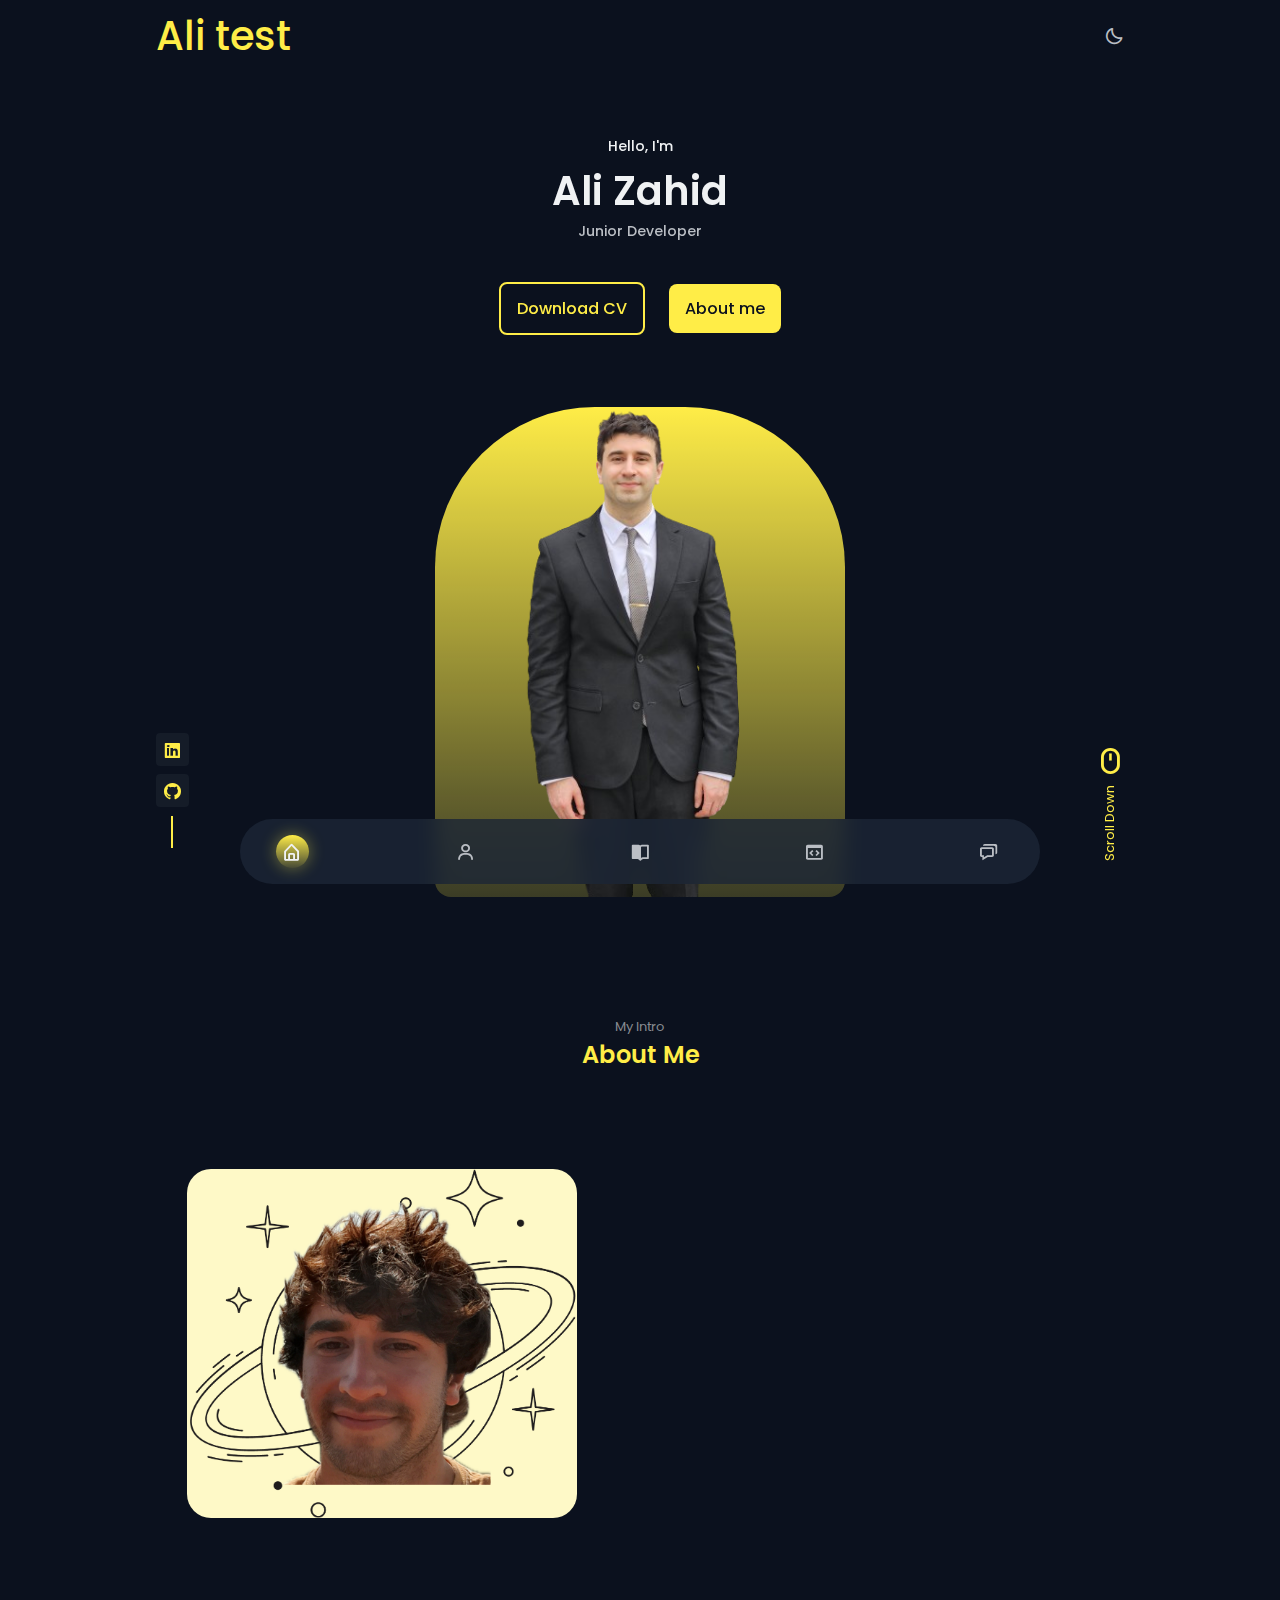
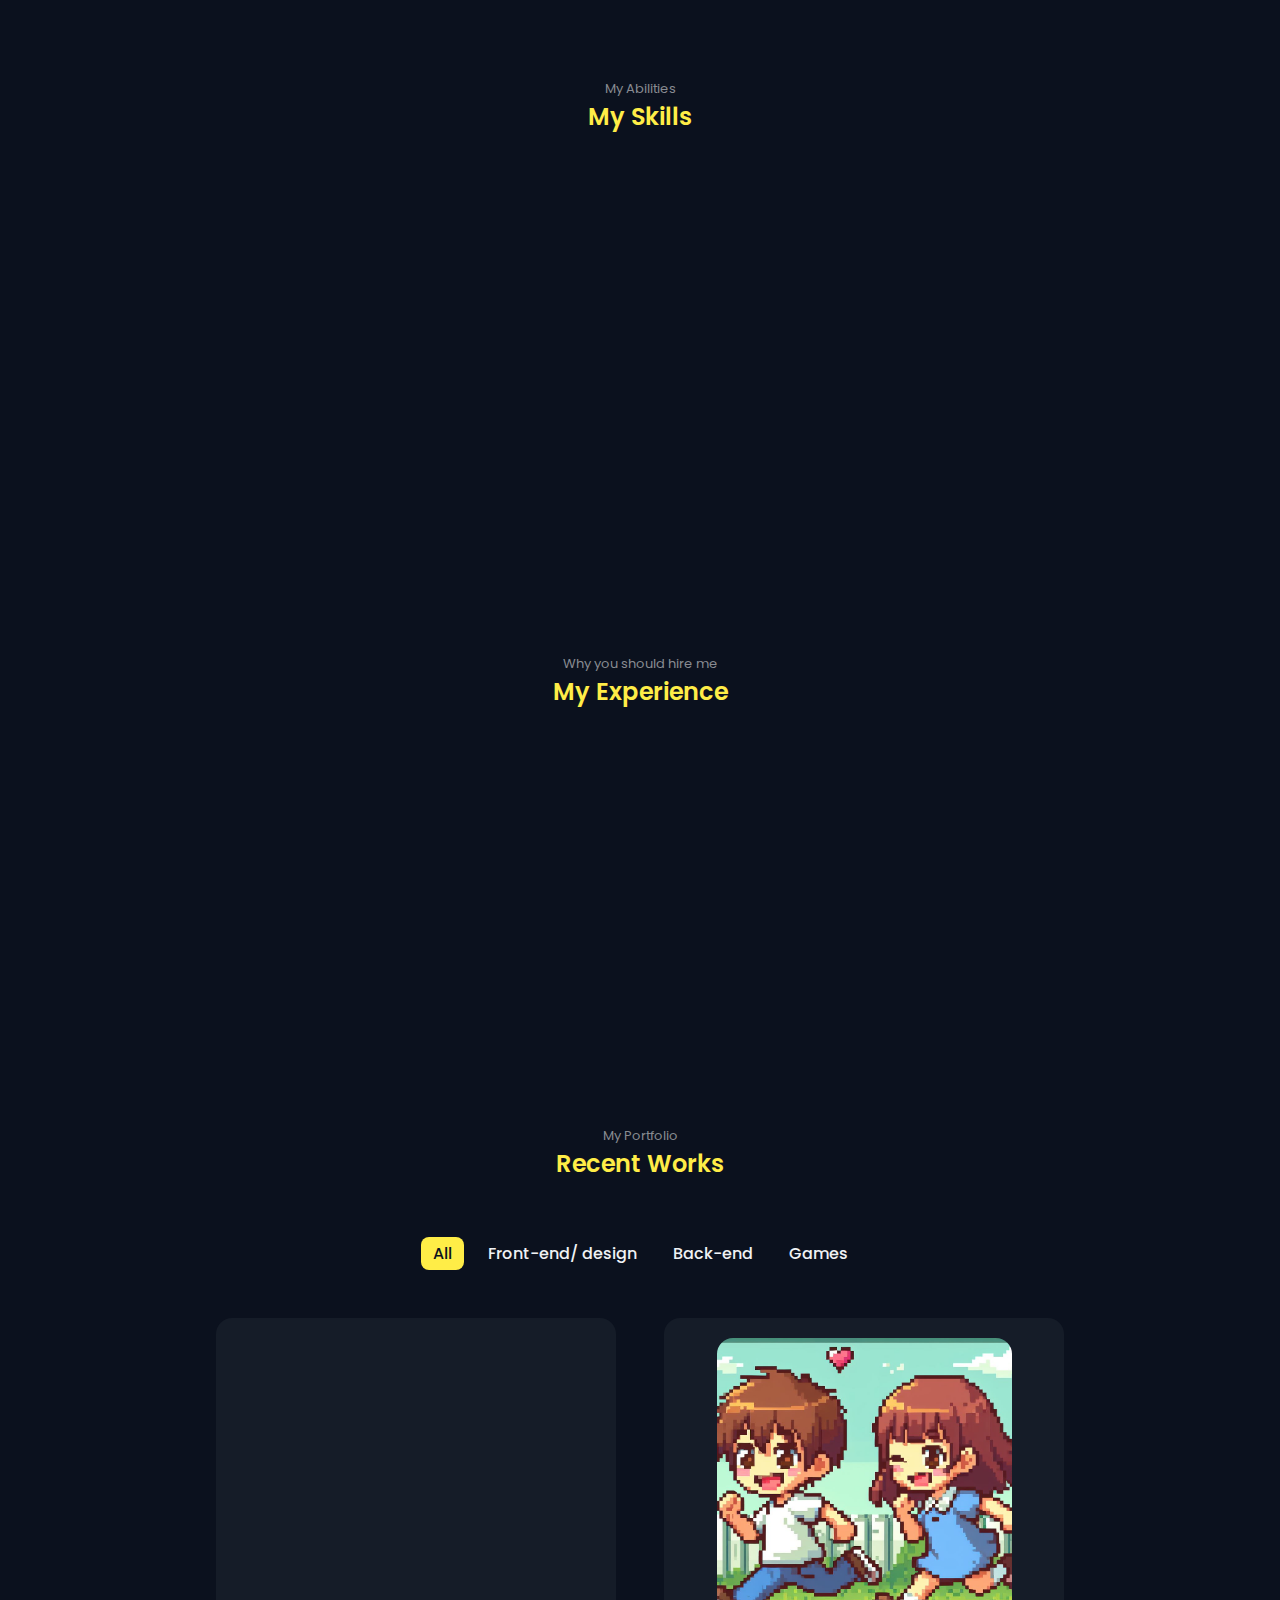
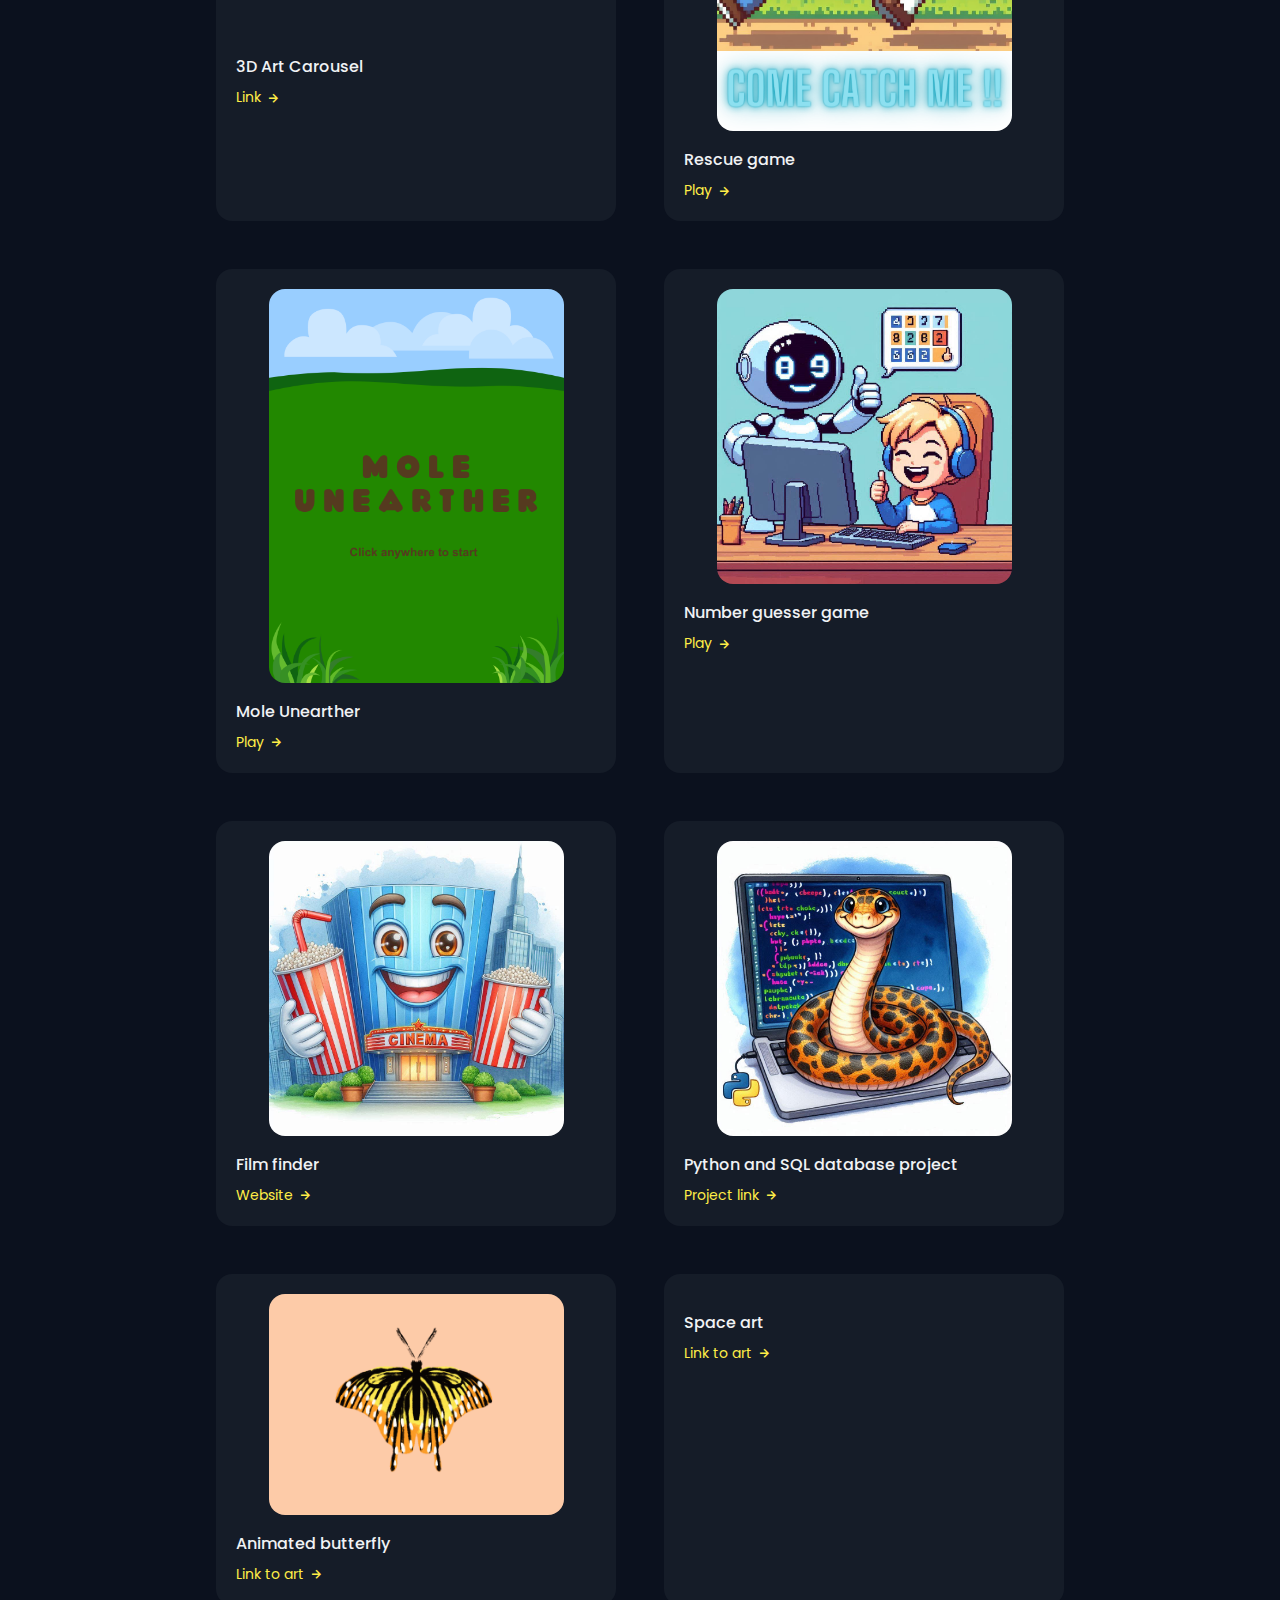
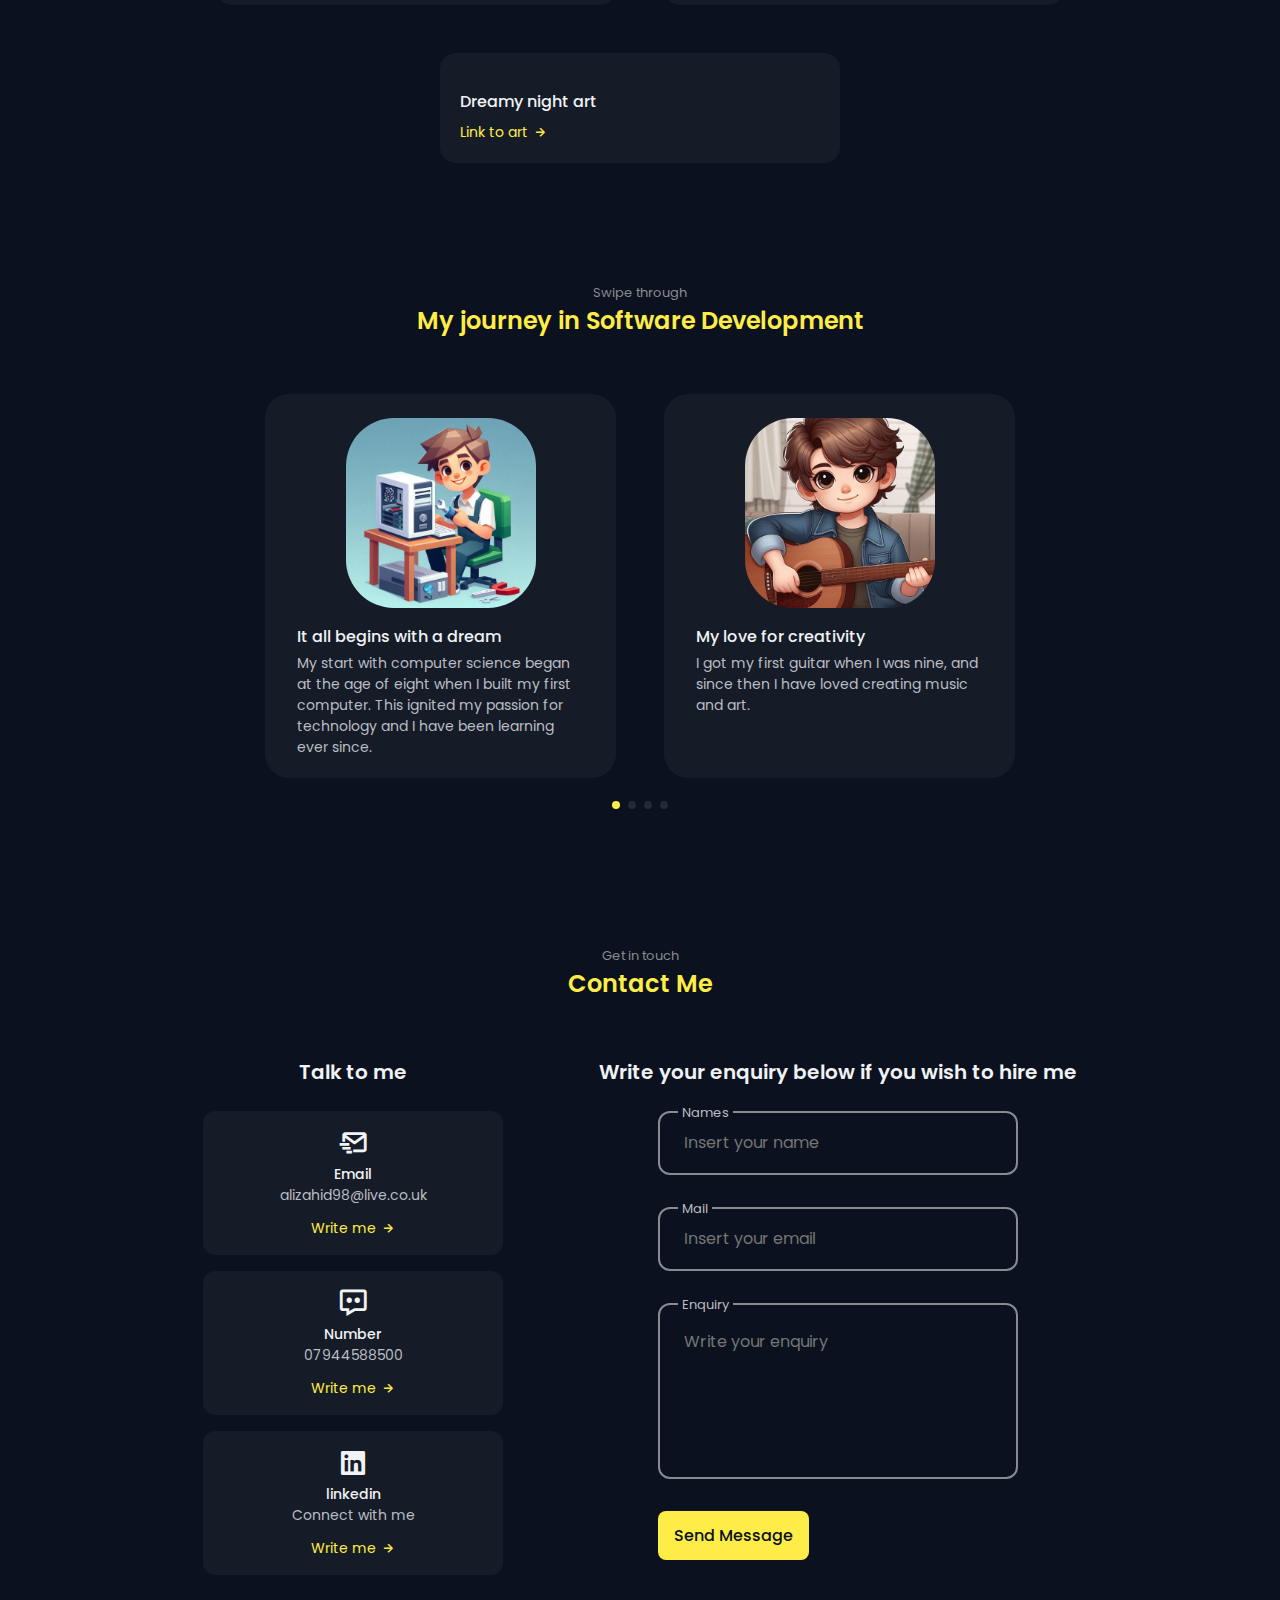
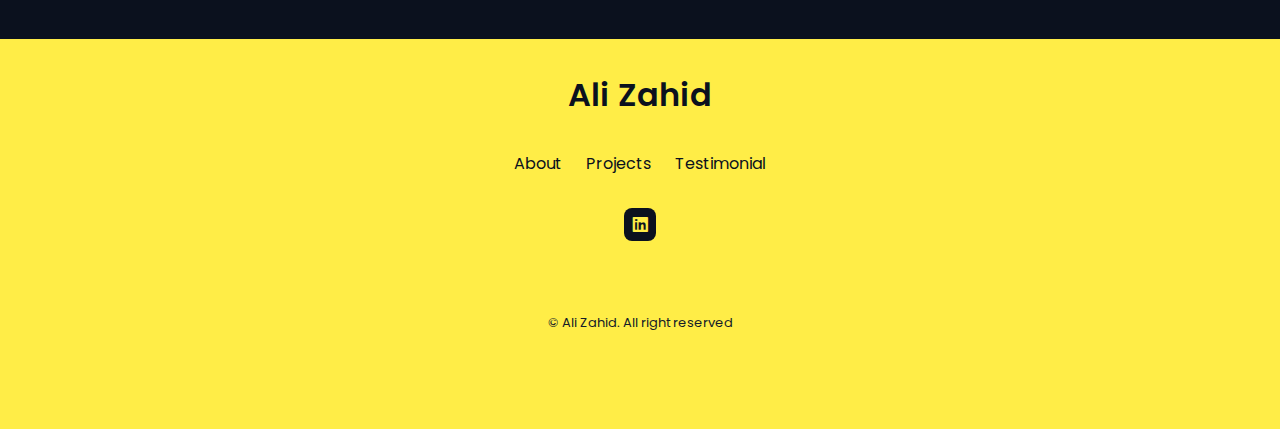
==== index.html @ b5743430 "test upload, to make sure files are all correct" ====
<!DOCTYPE html>
<html lang="en">

<head>
    <meta charset="UTF-8">
    <meta name="viewport" content="width=device-width, initial-scale=1.0">

    <!--=============== FAVICON ===============-->
    <link rel="shortcut icon" href="assets/img/favicon.ico" type="image/x-icon">

    <!--=============== BOXICONS ===============-->
    <link href='https://unpkg.com/boxicons@2.1.4/css/boxicons.min.css' rel='stylesheet'>


    <!--=============== SWIPER CSS ===============-->
    <link rel="stylesheet" href="assets/css/swiper-bundle.min.css">

    <!--=============== CSS ===============-->
    <link rel="stylesheet" href="assets/css/styles.css">

    <title>Ali Zahid Portfolio Website</title>
</head>

<body>
    <!--=============== HEADER ===============-->
    <header class="header" id="header">
        <nav class="nav container">
            <a href="#" class="nav__logo">Ali test</a>
            <div class="nav__menu">

                <ul class="nav__list">

                    <li class="nav__item">
                        <a href="#home" class="nav__link active-link">
                            <i class='bx bx-home-alt'></i>
                        </a>
                    </li>

                    <li class="nav__item">
                        <a href="#about" class="nav__link">
                            <i class='bx bx-user'></i>
                        </a>
                    </li>

                    <li class="nav__item">
                        <a href="#skills" class="nav__link">
                            <i class='bx bxs-book-open'></i>
                        </a>
                    </li>

                    <li class="nav__item">
                        <a href="#work" class="nav__link">
                            <i class='bx bx-code-block'></i>
                        </a>
                    </li>

                    <li class="nav__item">
                        <a href="#contact" class="nav__link">
                            <i class='bx bx-chat'></i>
                        </a>
                    </li>
                </ul>
            </div>
            <!-- Theme change button -->
            <i class='bx bx-moon change-theme' id="theme-button"></i>
        </nav>
    </header>

    <!--=============== MAIN ===============-->
    <main class="main">
        <!--=============== HOME ===============-->
        <section class="home section" id="home">
            <div class="home__container container grid">
                <div class="home__data">
                    <span class="home__greeting">Hello, I'm</span>
                    <h1 class="home__name">Ali Zahid</h1>
                    <h3 class="home__education">Junior Developer</h3>

                    <div class="home__buttons">
                        <a download="" href="assets/pdf/Ali_Zahid_CV.pdf" class="button button--ghost">
                            Download CV
                        </a>
                        <a href="#about" class="button">About me</a>
                    </div>
                </div>

                <div class="home__handle">
                    <img src="assets/img/My_photo.png" alt="" class="home__img">
                </div>

                <div class="home__social">
                    <a href="https://www.linkedin.com/in/ali-zahid-6a41262b8/" target="_blank"
                        class="home__social-link">
                        <i class='bx bxl-linkedin-square'></i>
                    </a>

                    <a href="https://github.com/AliZahid117?tab=repositories" target="_blank" class="home__social-link">
                        <i class='bx bxl-github'></i>
                    </a>
                </div>

                <a href="#about" class="home__scroll">
                    <i class='bx bx-mouse home__scroll-icon'></i>
                    <span class="home__scroll-name">Scroll Down</span>
                </a>
            </div>
        </section>

        <!--=============== ABOUT ===============-->
        <section class="about section" id="about">
            <span class="section__subtitle">My Intro</span>
            <h2 class="section__title">About Me</h2>

            <div class="about__container container grid">
                <img src="assets/img/My about photo.png" alt="" class="about__img">

                <div class="about__data">
                    <div class="about__info">
                        <div class="about__box">
                            <i class='bx bx-award about__icon'></i>
                            <h3 class="about__title">Experience</h3>
                            <span class="about__subtitle">1 year of development experience</span>
                        </div>

                        <div class="about__box">
                            <i class='bx bxs-briefcase-alt-2 about__icon'></i>
                            <h3 class="about__title">Completed</h3>
                            <span class="about__subtitle">20 + Projects</span>
                        </div>

                        <div class="about__box">
                            <i class='bx bx-support about__icon'></i>
                            <h3 class="about__title">Contact me for hiring</h3>
                            <span class="about__subtitle">Email or call me below</span>
                        </div>
                    </div>

                    <p class="about__description">
                        I am a junior developer with 1 year of experience in web development, python and machine
                        learning.
                        I am a hardworking and passionate about all things computer science related.
                        I enjoy making products that users will love and enjoy using.
                    </p>

                    <a href="#contact" class="button">Contact Me</a>
                </div>
            </div>
        </section>

        <!--=============== SKILLS ===============-->
        <section class="skills section" id="skills">
            <span class="section__subtitle">My Abilities</span>
            <h2 class="section__title">My Skills</h2>


            <div class="skills__container container grid">
                <!--!--------------Frontend skills below---------------------->
                <div class="skills__content">
                    <h3 class="skills__title">Front-end developer</h3>

                    <div class="skills__box">
                        <div class="skills__group">
                            <div class="skills__data">
                                <i class='bx bxs-badge-check'></i>

                                <div>
                                    <h3 class="skills__name">HTML</h3>
                                    <span class="skills__level">Advanced</span>
                                </div>
                            </div>

                            <div class="skills__data">
                                <i class='bx bxs-badge-check'></i>

                                <div>
                                    <h3 class="skills__name">CSS</h3>
                                    <span class="skills__level">Advanced</span>
                                </div>
                            </div>

                            <div class="skills__data">
                                <i class='bx bxs-badge-check'></i>

                                <div>
                                    <h3 class="skills__name">JavaScript</h3>
                                    <span class="skills__level">Advanced</span>
                                </div>
                            </div>
                        </div>

                        <div class="skills__group">
                            <div class="skills__data">
                                <i class='bx bxs-badge-check'></i>

                                <div>
                                    <h3 class="skills__name">Git</h3>
                                    <span class="skills__level">Advanced</span>
                                </div>
                            </div>

                            <div class="skills__data">
                                <i class='bx bxs-badge-check'></i>

                                <div>
                                    <h3 class="skills__name">React</h3>
                                    <span class="skills__level">Basic</span>
                                </div>
                            </div>

                            <div class="skills__data">
                                <i class='bx bxs-badge-check'></i>

                                <div>
                                    <h3 class="skills__name">GitHub</h3>
                                    <span class="skills__level">Advanced</span>
                                </div>
                            </div>
                        </div>
                    </div>
                </div>


                <!--!--------------Backend skills below---------------------->
                <div class="skills__content">
                    <h3 class="skills__title">Back-end developer</h3>

                    <div class="skills__box">
                        <div class="skills__group">
                            <div class="skills__data">
                                <i class='bx bxs-badge-check'></i>

                                <div>
                                    <h3 class="skills__name">Python</h3>
                                    <span class="skills__level">Advanced</span>
                                </div>
                            </div>

                            <div class="skills__data">
                                <i class='bx bxs-badge-check'></i>

                                <div>
                                    <h3 class="skills__name">SQL</h3>
                                    <span class="skills__level">Advanced</span>
                                </div>
                            </div>

                            <div class="skills__data">
                                <i class='bx bxs-badge-check'></i>

                                <div>
                                    <h3 class="skills__name">AI</h3>
                                    <span class="skills__level">Intermediate</span>
                                </div>
                            </div>
                        </div>

                        <div class="skills__group">
                            <div class="skills__data">
                                <i class='bx bxs-badge-check'></i>

                                <div>
                                    <h3 class="skills__name">Tensor flow</h3>
                                    <span class="skills__level">Advanced</span>
                                </div>
                            </div>

                            <div class="skills__data">
                                <i class='bx bxs-badge-check'></i>

                                <div>
                                    <h3 class="skills__name">Chatbot design</h3>
                                    <span class="skills__level">Basic</span>
                                </div>
                            </div>

                            <div class="skills__data">
                                <i class='bx bxs-badge-check'></i>

                                <div>
                                    <h3 class="skills__name">Machine learning</h3>
                                    <span class="skills__level">Advanced</span>
                                </div>
                            </div>
                        </div>
                    </div>
                </div>
            </div>
        </section>

        <!--=============== SERVICES / my skills  ===============-->
        <section class="services section">
            <span class="section__subtitle">Why you should hire me</span>
            <h2 class="section__title">My Experience</h2>

            <div class="services__container container grid">
                <!--!---------services card below, change later to my own data-->
                <div class="services__card">
                    <h3 class="services__title">Front-end <br> Developer</h3>

                    <span class="services__button">
                        See more <i class='bx bx-right-arrow-alt services__icon'></i>
                    </span>
                    <!--!-------------first set of services modal below card that pops up -->
                    <div class="services__modal">
                        <div class="services__modal-content">
                            <i class='bx bx-x services__modal-close'></i>

                            <h3 class="services__modal-title">Front-end Developer</h3>
                            <p class="services__modal-description">
                                1 year of experience with front-end technologies.
                            </p>

                            <ul class="services__modal-list">
                                <li class="services__modal-item">
                                    <i class='bx bx-check services__modal-icon'></i>
                                    <p class="services__modal-info">
                                        Experience in designing user interfaces
                                    </p>
                                </li>

                                <li class="services__modal-item">
                                    <i class='bx bx-check services__modal-icon'></i>
                                    <p class="services__modal-info">
                                        Front end stack skills
                                    </p>
                                </li>

                                <li class="services__modal-item">
                                    <i class='bx bx-check services__modal-icon'></i>
                                    <p class="services__modal-info">
                                        Experience in UX design
                                    </p>
                                </li>

                                <li class="services__modal-item">
                                    <i class='bx bx-check services__modal-icon'></i>
                                    <p class="services__modal-info">
                                        My expertise helps position your company brand
                                    </p>
                                </li>

                                <li class="services__modal-item">
                                    <i class='bx bx-check services__modal-icon'></i>
                                    <p class="services__modal-info">
                                        Design and mockups of products
                                    </p>
                                </li>
                            </ul>
                        </div>
                    </div>
                </div>

                <div class="services__card">
                    <h3 class="services__title">Back-end <br> Developer</h3>

                    <span class="services__button">
                        See more <i class='bx bx-right-arrow-alt services__icon'></i>
                    </span>

                    <!--!-------------second set of services modal below card that pops up  -->
                    <div class="services__modal">
                        <div class="services__modal-content">
                            <i class='bx bx-x services__modal-close'></i>

                            <h3 class="services__modal-title">Back-end Developer</h3>
                            <p class="services__modal-description">
                                Experience in backend development and machine learning.
                            </p>

                            <ul class="services__modal-list">
                                <li class="services__modal-item">
                                    <i class='bx bx-check services__modal-icon'></i>
                                    <p class="services__modal-info">
                                        proficient in python and SQL
                                    </p>
                                </li>

                                <li class="services__modal-item">
                                    <i class='bx bx-check services__modal-icon'></i>
                                    <p class="services__modal-info">
                                        Experience in AI and machine learning
                                    </p>
                                </li>

                                <li class="services__modal-item">
                                    <i class='bx bx-check services__modal-icon'></i>
                                    <p class="services__modal-info">
                                        Experience in Tensor flow and chatbot design
                                    </p>
                                </li>
                                <!--* Add back later with more skills
                                <li class="services__modal-item">
                                    <i class='bx bx-check services__modal-icon'></i>
                                    <p class="services__modal-info">
                                        
                                    </p>
                                </li> -->


                                <!--* Add back later with more skills
                                <li class="services__modal-item">
                                    <i class='bx bx-check services__modal-icon'></i>
                                    <p class="services__modal-info">
                                        
                                    </p>
                                </li> -->

                            </ul>
                        </div>
                    </div>
                </div>

                <div class="services__card">
                    <h3 class="services__title">My <br> Experience</h3>

                    <span class="services__button">
                        See more <i class='bx bx-right-arrow-alt services__icon'></i>
                    </span>

                    <!--!-------------third set of services modal below card that pops up  -->
                    <div class="services__modal">
                        <div class="services__modal-content">
                            <i class='bx bx-x services__modal-close'></i>

                            <h3 class="services__modal-title">My experience</h3>
                            <p class="services__modal-description">
                                More than 8 years of business management experience.
                            </p>

                            <ul class="services__modal-list">
                                <li class="services__modal-item">
                                    <i class='bx bx-check services__modal-icon'></i>
                                    <p class="services__modal-info">
                                        I ran a successful property management business for 8 years
                                    </p>
                                </li>

                                <li class="services__modal-item">
                                    <i class='bx bx-check services__modal-icon'></i>
                                    <p class="services__modal-info">
                                        Problem solving skills
                                    </p>
                                </li>

                                <li class="services__modal-item">
                                    <i class='bx bx-check services__modal-icon'></i>
                                    <p class="services__modal-info">
                                        Leadership and team management skills
                                    </p>
                                </li>

                                <li class="services__modal-item">
                                    <i class='bx bx-check services__modal-icon'></i>
                                    <p class="services__modal-info">
                                        Business development skills
                                    </p>
                                </li>

                                <li class="services__modal-item">
                                    <i class='bx bx-check services__modal-icon'></i>
                                    <p class="services__modal-info">
                                        Revenue growth and business strategy
                                    </p>
                                </li>
                            </ul>
                        </div>
                    </div>
                </div>
            </div>
        </section>

        <!--=============== WORK/ my portfolio ===============-->
        <section class="work section" id="work">
            <span class="section__subtitle">My Portfolio</span>
            <h2 class="section__title">Recent Works</h2>

            <div class="work__filters">
                <!--! These button act as the filter for the work cards .web for example will filter by web design cards-->
                <span class="work__item active-work" data-filter='all'>All</span>
                <span class="work__item" data-filter='.design'>Front-end/ design</span>
                <span class="work__item" data-filter='.back-end'>Back-end</span> <!--* .movil is for Backend-->
                <span class="work__item" data-filter='.web'>Games</span> <!--* .web is for games-->
                <!--* .design is for Front-end/ design-->
            </div>

            <div class="work__container container grid">
                <!--!-------work cards below, change later to my own data-->
                <!--! filter tags at the end correspond to above for examle .web will filter web from below-->
                <!--! 1st work card-->
                <div class="work__card mix design">
                    <!--<iframe src="http://127.0.0.1:3000/assets/Art%20carousel/index.html" class="work__img"
                        style="width:300px; height:350px;"></iframe> -->
                    <!--<img src="assets/Art carousel/second_image_preview.jpg" alt="" class="work__img">-->
                    <video width="300" height="300" autoplay muted loop class="work__img">
                        <source src="assets/Art carousel/Video_preview_2.mov" type="video/mp4">
                        Your browser does not support the video tag.
                    </video>
                    <h3 class="work__title">3D Art Carousel</h3>
                    <a href="assets/Art carousel/index.html" target="_blank" class="work__button">
                        Link <i class='bx bx-right-arrow-alt work__icon'></i>
                    </a>
                </div>
                <!--! 2nd work card-->
                <div class="work__card mix web">
                    <img src="assets/Games/Romeo and Juliet game/Start_screen_2.png" alt="" class="work__img">

                    <h3 class="work__title">Rescue game</h3>

                    <a href="assets/Games/Romeo and Juliet game/index.html" target="_blank" class="work__button">
                        Play <i class='bx bx-right-arrow-alt work__icon'></i>
                    </a>
                </div>
                <!--! 3rd work card-->
                <div class="work__card mix web">
                    <img src="assets/Games/Mole Game/Assets/start.webp" alt="" class="work__img">

                    <h3 class="work__title">Mole Unearther</h3>

                    <a href="assets/Games/Mole Game/index.html" target="_blank" class="work__button">
                        Play <i class='bx bx-right-arrow-alt work__icon'></i>
                    </a>
                </div>
                <!--! 4th work card-->
                <div class="work__card mix web">
                    <img src="assets/Games/Beat the computer game/Beat the computer art.jpeg" alt="" class="work__img">

                    <h3 class="work__title">Number guesser game</h3>

                    <a href="assets/Games/Beat the computer game/index.html" target="_blank" class="work__button">
                        Play <i class='bx bx-right-arrow-alt work__icon'></i>
                    </a>
                </div>
                <!--! 5th work card-->
                <div class="work__card mix back-end">
                    <img src="assets/Film finder/Film finder art.JPG" alt="" class="work__img">

                    <h3 class="work__title">Film finder</h3>

                    <a href="assets/Film finder/index.html" target="_blank" class="work__button">
                        Website <i class='bx bx-right-arrow-alt work__icon'></i>
                    </a>
                </div>
                <!--! 6th work card-->
                <div class="work__card mix back-end">
                    <img src="assets/Python and SQL project/IMG_0009.JPG" alt="" class="work__img">

                    <h3 class="work__title">Python and SQL database project</h3>

                    <a href="https://replit.com/@alizahid98/Python-SQL-database-menu-project#main.py" target="_blank"
                        class="work__button">
                        Project link <i class='bx bx-right-arrow-alt work__icon'></i>
                    </a>
                </div>
                <!--! 7th work card-->
                <div class="work__card mix design">
                    <img src="assets/Art/Animated butterfly.GIF" alt="" class="work__img">

                    <h3 class="work__title">Animated butterfly</h3>

                    <a href="assets/Art/Animated butterfly.GIF" target="_blank" class="work__button">
                        Link to art <i class='bx bx-right-arrow-alt work__icon'></i>
                    </a>
                </div>
                <!--! 8th work card-->
                <div class="work__card mix design">
                    <img src="assets/Art/space art.PNG" alt="" class="work__img">

                    <h3 class="work__title">Space art</h3>

                    <a href="assets/Art/space art.PNG" target="_blank" class="work__button">
                        Link to art <i class='bx bx-right-arrow-alt work__icon'></i>
                    </a>
                </div>
                <!--! 9th work card-->
                <div class="work__card mix design">
                    <img src="assets/Art/Dream art.PNG" alt="" class="work__img">

                    <h3 class="work__title">Dreamy night art</h3>

                    <a href="assets/Art/Dream art.PNG" target="_blank" class="work__button">
                        Link to art <i class='bx bx-right-arrow-alt work__icon'></i>
                    </a>
                </div>
            </div>
        </section>

        <!--=============== TESTIMONIALS/ My journey ===============-->
        <section class="testimonial section">
            <span class="section__subtitle">Swipe through</span>
            <h2 class="section__title"> My journey in Software Development</h2>

            <div class="testimonial__container container swiper">
                <div class="swiper-wrapper">
                    <!--! Testimonial cards below, change later to my own data-->
                    <!--! first testimonial card-->
                    <div class="testimonial__card swiper-slide">
                        <img src="assets/My journey art/My journey art 1.JPG" alt="" class="testimonial__img">

                        <h3 class="testimonial__name">It all begins with a dream</h3>
                        <p class="testimonial__description">
                            My start with computer science began at the age of eight when I built my first computer.
                            This ignited my passion for technology and I have been learning ever since.
                        </p>
                    </div>
                    <!--! second testimonial card-->
                    <div class="testimonial__card swiper-slide">
                        <img src="assets/My journey art/Creative picture.JPG" alt="" class="testimonial__img">
                        <h3 class="testimonial__name">My love for creativity</h3>
                        <p class="testimonial__description">
                            I got my first guitar when I was nine, and since then I have loved creating music and art.
                        </p>
                    </div>
                    <!--! third testimonial card-->
                    <div class="testimonial__card swiper-slide">
                        <img src="assets/My journey art/Business picture.JPG" alt="" class="testimonial__img">
                        <h3 class="testimonial__name">Its just business</h3>
                        <p class="testimonial__description">
                            I ran a successful property management business for 8 years before deciding to pursue a
                            career in
                            software development. This allowed me to develop my leadership and business skills.
                        </p>
                    </div>
                    <!--! fourth testimonial card-->
                    <div class="testimonial__card swiper-slide">
                        <img src="assets/My journey art/Combining picture.JPG" alt="" class="testimonial__img">
                        <h3 class="testimonial__name">Enlightenment - putting it all together</h3>
                        <p class="testimonial__description">
                            The final stage in my journey was to combine my love for technology and creativity to become
                            a software developer.
                        </p>
                    </div>
                </div>

                <div class="swiper-pagination"></div>
            </div>
        </section>

        <!--=============== CONTACT ===============-->
        <section class="contact section" id="contact">
            <span class="section__subtitle">Get in touch</span>
            <h2 class="section__title">Contact Me</h2>

            <div class="contact__container container grid">
                <!--! contact info below-->
                <div class="contact__content">
                    <h3 class="contact__title">Talk to me</h3>

                    <div class="contact__info">
                        <!--! contact card 1-->
                        <div class="contact__card">
                            <i class='bx bx-mail-send contact__card-icon'></i>
                            <h3 class="contact__card-title">Email</h3>
                            <span class="contact__card-data">alizahid98@live.co.uk</span>
                            <!--! Will open the users email client and to send me an email-->
                            <a href="mailto:alizahid98@live.co.uk" target="_blank" class="contact__button">
                                Write me <i class='bx bx-right-arrow-alt contact__button-icon'></i>
                            </a>
                        </div>
                        <!--! contact card 2-->
                        <div class="contact__card">
                            <i class='bx bx-message-dots contact__card-icon'></i>
                            <h3 class="contact__card-title">Number</h3>
                            <span class="contact__card-data">07944588500</span>
                            <!--! Will open whatsapp for the user and message me-->
                            <a href="https://api.whatsapp.com/send?phone=+447944588500&text=Hello, I would like some information about you."
                                target="_blank" class="contact__button">
                                Write me <i class='bx bx-right-arrow-alt contact__button-icon'></i>
                            </a>
                        </div>
                        <!--! contact card 3-->
                        <div class="contact__card">
                            <i class='bx bxl-linkedin-square contact__card-icon'></i>
                            <h3 class="contact__card-title">linkedin</h3>
                            <span class="contact__card-data">Connect with me</span>
                            <a href="https://www.linkedin.com/in/ali-zahid-6a41262b8/" target="_blank"
                                class="contact__button">
                                Write me <i class='bx bx-right-arrow-alt contact__button-icon'></i>
                            </a>
                        </div>
                    </div>
                </div>

                <!--! contact form below-->
                <div class="contact__content">
                    <h3 class="contact__title">Write your enquiry below if you wish to hire me</h3>
                    <form action="https://formspree.io/f/mrbzzgwj" method="post" class="contact__form">
                        <div class="contact__form-div">
                            <label for="name" class="contact__form-tag">Names</label>
                            <input type="text" name="name" placeholder="Insert your name" class="contact__form-input">
                        </div>

                        <div class="contact__form-div">
                            <label for="email" class="contact__form-tag">Mail</label>
                            <input type="email" name="email" placeholder="Insert your email"
                                class="contact__form-input">
                        </div>

                        <div class="contact__form-div contact__form-area">
                            <label for="enquiry" class="contact__form-tag">Enquiry</label>
                            <textarea name="enquiry" id="" cols="30" rows="10" placeholder="Write your enquiry"
                                class="contact__form-input"></textarea>
                        </div>

                        <button type="submit" class="button">Send Message</button>
                    </form>
                </div>
            </div>
        </section>
    </main>

    <!--=============== FOOTER ===============-->
    <footer class="footer">
        <div class="footer__container container">
            <h1 class="footer__title">Ali Zahid</h1>

            <ul class="footer__list">
                <li>
                    <a href="#about" class="footer__link">About</a>
                </li>

                <li>
                    <a href="#work" class="footer__link">Projects</a>
                </li>

                <li>
                    <a href="#testimonial" class="footer__link">Testimonial</a>
                </li>
            </ul>
            <!--! Social media links below-->
            <ul class="footer__social">
                <a href="https://www.linkedin.com/in/ali-zahid-6a41262b8/" target="_blank" class="footer__social-link">
                    <i class='bx bxl-linkedin-square'></i>
                </a>
                <!--! Add other social media links here/ remove if needed below-->
                <!--
                <a href="https://www.instagram.com/" target="_blank" class="footer__social-link">
                    <i class='bx bxl-instagram'></i>
                </a>

                <a href="https://x.com/?lang=en" target="_blank" class="footer__social-link">
                    <i class='bx bxl-twitter'></i>
                </a>
                !-->
            </ul>

            <span class="footer__copy">
                &copy; Ali Zahid. All right reserved
            </span>
        </div>
    </footer>

    <!--=============== SCROLLREVEAL ===============-->
    <script src="assets/js/scrollreveal.min.js"></script>

    <!--=============== SWIPER JS ===============-->
    <script src="assets/js/swiper-bundle.min.js"></script>

    <!--=============== MIXITUP FILTER ===============-->
    <script src="assets/js/mixitup.min.js"></script>

    <!--=============== MAIN JS ===============-->
    <script src="assets/js/main.js"></script>
</body>

</html>
---- assets/css/styles.css ----
/*=============== GOOGLE FONTS ===============*/
@import url('https://fonts.googleapis.com/css2?family=Poppins:wght@400;500;600&display=swap');

/*=============== VARIABLES CSS ===============*/
:root {
  --header-height: 3.5rem;

  /*========== Colors ==========*/
  /*Adjust when I want to change the theme*/
  /*Color mode HSL(hue, saturation, lightness)*/
  /*               
        Purple: hsl(250, 66%, 75%)
        Blue: hsl(207, 90%, 72%)
        Pink: hsl(356, 66%, 75%)
        Teal: hsl(174, 63%, 62%)
        Yellow: hsl(48, 100%, 64%)
  */
  /*! first-hue, sat, lig match above to change color*/
  --first-hue: 54;
  --sat: 100%;
  --lig: 64%;
  /** -4% the lig number value from the first-color-alt percentage below */
  --second-hue: 219;
  --first-color: hsl(var(--first-hue), var(--sat), var(--lig));
  --first-color-alt: hsl(var(--first-hue), var(--sat), 60%);
  /** -4% the end percentage*/
  /** -4% above to whatever lig value is set to for example lig: 64% will make the above end number into 60% */
  --title-color: hsl(var(--second-hue), 15%, 95%);
  --text-color: hsl(var(--second-hue), 8%, 75%);
  --text-color-light: hsl(var(--second-hue), 4%, 55%);
  --body-color: hsl(var(--second-hue), 48%, 8%);
  --container-color: hsl(var(--second-hue), 32%, 12%);

  /*========== Font and typography ==========*/
  /*.5rem = 8px | 1rem = 16px ...*/
  --body-font: 'Poppins', sans-serif;
  --biggest-font-size: 1.75rem;
  --h1-font-size: 1.5rem;
  --h2-font-size: 1.25rem;
  --h3-font-size: 1rem;
  --normal-font-size: .938rem;
  --small-font-size: .813rem;
  --smaller-font-size: .75rem;
  --tiny-font-size: .625rem;

  /*========== Font weight ==========*/
  --font-medium: 500;
  --font-semibold: 600;

  /*========== z index ==========*/
  --z-tooltip: 10;
  --z-fixed: 100;
  --z-modal: 1000;
}

/* Responsive typography */
@media screen and (min-width: 968px) {
  :root {
    --biggest-font-size: 2.5rem;
    --h1-font-size: 2.25rem;
    --h2-font-size: 1.5rem;
    --h3-font-size: 1.25rem;
    --normal-font-size: 1rem;
    --small-font-size: .875rem;
    --smaller-font-size: .813rem;
  }
}

/*=============== BASE ===============*/
* {
  box-sizing: border-box;
  padding: 0;
  margin: 0;
}

html {
  scroll-behavior: smooth;
}

body,
button,
input,
textarea {
  font-family: var(--body-font);
  font-size: var(--normal-font-size);
}

body {
  background-color: var(--body-color);
  color: var(--text-color);
  transition: .4s;
  /* for light mode animation */
}

h1,
h2,
h3 {
  color: var(--title-color);
  font-weight: var(--font-semibold);
}

ul {
  list-style: none;
}

a {
  text-decoration: none;
}

button {
  cursor: pointer;
  border: none;
  outline: none;
}

img {
  max-width: 100%;
  height: auto;
}

/*=============== THEME ===============*/
.change-theme {
  font-size: 1.25rem;
  cursor: pointer;
  transition: .3s;
}

.change-theme:hover {
  color: var(--first-color);
}

/*========== Variables Light theme ==========*/
body.light-theme {
  --title-color: hsl(var(--second-hue), 15%, 15%);
  --text-color: hsl(var(--second-hue), 8%, 35%);
  --body-color: hsl(var(--second-hue), 100%, 99%);
  --container-color: #fff;
}


/*========== 
    Color changes in some parts of 
    the website, in light theme
==========*/
.light-theme .scroll-header {
  box-shadow: 0 2px 4px hsla(0, 0%, 1%, .1);
}

.light-theme .nav__menu {
  background-color: hsla(var(--second-hue), 32%, 90%, .8);
}

.light-theme .section__subtitle {
  color: var(--text-color);
}

.light-theme .home__social-link {
  box-shadow: 0 2px 8px hsla(var(--second-hue), 48%, 8%, .1);
}

.light-theme .home__social::after,
.light-theme .footer__social-link {
  background-color: var(--title-color);
}

.light-theme .home__social-link,
.light-theme .home__scroll,
.light-theme .button,
.light-theme .button:hover,
.light-theme .active-work,
.light-theme .footer__title,
.light-theme .footer__link,
.light-theme .footer__copy {
  color: var(--title-color);
}

.light-theme .about__box {
  box-shadow: 0 2px 8px hsla(var(--second-hue), 48%, 8%, .1);
}

.light-theme .skills__content,
.light-theme .services__card,
.light-theme .work__card,
.light-theme .testimonial__card,
.light-theme .contact__card {
  box-shadow: 0 2px 16px hsla(var(--second-hue), 48%, 8%, .1);
}

.light-theme::-webkit-scrollbar {
  background-color: hsla(var(--second-hue), 8%, 66%);
}

.light-theme::-webkit-scrollbar-thumb {
  background-color: hsla(var(--second-hue), 8%, 54%);
}

.light-theme::-webkit-scrollbar-thumb:hover {
  background-color: hsla(var(--second-hue), 8%, 44%);
}

/*=============== REUSABLE CSS CLASSES ===============*/
/*! container class below will adjust all container widths so I can center each element */
.container {
  max-width: 968px;
  margin-left: 1rem;
  margin-right: 1rem;
}

.grid {
  display: grid;
  gap: 1.25rem;
}

.main {
  overflow: hidden;
}

.section {
  padding: 4.5rem 0 1rem;
}

.section__title,
.section__subtitle {
  text-align: center;
}

.section__title {
  font-size: var(--h2-font-size);
  color: var(--first-color);
  margin-bottom: 2rem;
}

.section__subtitle {
  display: block;
  font-size: var(--smaller-font-size);
  color: var(--text-color-light);
}

/*=============== HEADER & NAV===============*/
.header {
  position: fixed;
  top: 0;
  left: 0;
  width: 100%;
  background-color: var(--body-color);
  z-index: var(--z-fixed);
  transition: .4s;
  /* for light mode animation */
}

.nav {
  height: var(--header-height);
  display: flex;
  justify-content: space-between;
  align-items: center;
}

.nav__logo {
  color: var(--first-color);
  font-weight: var(--font-medium);
  transition: .4s;
  font-size: var(--biggest-font-size);
}

.nav__logo:hover {
  color: var(--first-color-alt);
}

.nav__menu {
  position: fixed;
  bottom: 1rem;
  background-color: hsla(var(--second-hue), 32%, 16%, .8);
  width: 90%;
  border-radius: 4rem;
  padding: 1rem 2.25rem;
  backdrop-filter: blur(10px);
  transition: .4s;
  /* for light mode animation */
}

.nav__list {
  display: flex;
  justify-content: space-between;
  align-items: center;
}

.nav__link {
  color: var(--text-color);
  font-size: 1.25rem;
  padding: .4rem;
  display: flex;
  border-radius: 5rem;
}

/*? Active link */
/* The active link is what controls the menu  */
.active-link {
  background: linear-gradient(180deg, hsla(var(--first-hue), var(--sat), var(--lig), 1), hsla(var(--first-hue), var(--sat), var(--lig), .2));

  box-shadow: 0 0 16px hsla(var(--first-hue), var(--sat), var(--lig), .4);
  color: var(--title-color);
}

/* Change background header */
.scroll-header {
  box-shadow: 0 4px 4px hsla(0, 0%, 4%, .3);
}


/*=============== HOME ===============*/
.home__container {
  position: relative;
  row-gap: 4.5rem;
  padding-top: 2rem;
}

/* experimnental code to center home container, but not needed anymore*/
/*
#home{
  display: grid;
  place-content: center;
}
 */

.home__data {
  text-align: center;
}

.home__greeting,
.home__education {
  font-size: var(--small-font-size);
  font-weight: var(--font-medium);
}

.home__greeting {
  display: block;
  color: var(--title-color);
  margin-bottom: .25rem;
}

.home__education {
  color: var(--text-color);
  margin-bottom: 2.5rem;
}

.home__name {
  font-size: var(--biggest-font-size);
}

.home__img {
  width: 290px;
}

.home__handle {
  justify-self: center;
  width: 290px;
  height: 350px;
  background: linear-gradient(180deg, hsla(var(--first-hue), var(--sat), var(--lig), 1), hsla(var(--first-hue), var(--sat), var(--lig), .2));
  border-radius: 10rem 10rem 1rem 1rem;
  display: flex;
  align-items: flex-end;
  justify-content: center;
  overflow: hidden;
}

.home__buttons {
  display: flex;
  justify-content: center;
  align-items: center;
  gap: 1.5rem;
}

.home__social,
.home__scroll {
  position: absolute;
}

.home__social {
  bottom: 5rem;
  left: 0;
  display: grid;
  row-gap: .5rem;
}

.home__social-link {
  width: max-content;
  background-color: var(--container-color);
  color: var(--first-color);
  padding: .25rem;
  border-radius: .25rem;
  display: flex;
  font-size: 1rem;
  transition: .4s;
}

.home__social-link:hover {
  background-color: var(--first-color);
  color: #fff;
}

.home__social::after {
  content: '';
  width: 32px;
  height: 2px;
  background-color: var(--first-color);
  transform: rotate(90deg) translate(16px, 3px);
}

.home__scroll {
  color: var(--first-color);
  right: -1.5rem;
  bottom: 4rem;
  display: grid;
  row-gap: 2.25rem;
  justify-items: center;
}

.home__scroll-icon {
  font-size: 1.25rem;
}

.home__scroll-name {
  font-size: var(--smaller-font-size);
  transform: rotate(-90deg);
}

/*=============== BUTTONS ===============*/
.button {
  display: inline-block;
  background-color: var(--first-color);
  color: var(--body-color);
  padding: .75rem 1rem;
  border-radius: .5rem;
  font-weight: var(--font-medium);
  transition: .4s;
}

.button:hover {
  background-color: var(--first-color-alt);
  color: var(--body-color);
}

.button--ghost {
  background-color: transparent;
  border: 2px solid var(--first-color);
  color: var(--first-color);
}

/*=============== ABOUT ===============*/
.about__container {
  row-gap: 2.5rem;
}

.about__img {
  width: 320px;
  border-radius: 1.5rem;
  justify-self: center;
}

.about__data {
  text-align: center;
}

.about__info {
  display: grid;
  grid-template-columns: repeat(3, 1fr);
  gap: .5rem;
  margin-bottom: 2rem;
}

.about__box {
  background-color: var(--container-color);
  border-radius: .75rem;
  padding: .75rem .5rem;
}

.about__icon {
  font-size: 1.5rem;
  color: var(--first-color);
  margin-bottom: .5rem;
}

.about__title {
  font-size: var(--small-font-size);
}

.about__subtitle {
  font-size: var(--tiny-font-size);
}

.about__description {
  margin-top: 2rem;
}

/*=============== SKILLS ===============*/
.skills__container {
  row-gap: 2rem;
  padding-top: 1rem;
}

.skills__content {
  background-color: var(--container-color);
  padding: 1.5rem;
  border-radius: 1.25rem;
}

.skills__title {
  font-size: var(--normal-font-size);
  font-weight: var(--font-medium);
  color: var(--first-color);
  text-align: center;
  margin-bottom: 1.5rem;
}

.skills__box {
  display: flex;
  justify-content: center;
  column-gap: 2.5rem;
}

.skills__group {
  display: grid;
  align-content: flex-start;
  row-gap: 1rem;
}

.skills__data {
  display: flex;
  column-gap: .5rem;
}

.skills .bxs-badge-check {
  font-size: 1rem;
  color: var(--first-color);
}

.skills__name {
  font-size: var(--normal-font-size);
  font-weight: var(--font-medium);
  line-height: 18px;
}

.skills__level {
  font-size: var(--tiny-font-size);
}

/*=============== SERVICES ===============*/
.services__container {
  grid-template-columns: repeat(2, 1fr);
  gap: 1.5rem;
  padding-top: 1rem;
}

.services__card {
  background-color: var(--container-color);
  padding: 3rem 1.5rem 1.5rem;
  border-radius: 1rem;
}

.services__title {
  font-size: var(--h3-font-size);
  margin-bottom: 2.5rem;
}

.services__button {
  color: var(--first-color);
  font-size: var(--small-font-size);
  display: flex;
  align-items: center;
  column-gap: .25rem;
  cursor: pointer;
}

.services__button:hover .services__icon {
  transform: translateX(.25rem);
}

.services__icon {
  font-size: 1rem;
  transition: .4s;
}

/** Services modal */
.services__modal {
  position: fixed;
  inset: 0;
  background-color: hsla(var(--second-hue), 28%, 16%, .7);
  padding: 2rem 1rem;
  display: grid;
  place-items: center;
  visibility: hidden;
  opacity: 0;
  transition: .4s;
  z-index: var(--z-modal);
}

.services__modal-content {
  position: relative;
  background-color: var(--body-color);
  padding: 4.5rem 1.5rem 2.5rem;
  border-radius: 1.5rem;
}

.services__modal-title,
.services__modal-description {
  text-align: center;
}

.services__modal-title {
  font-size: var(--h3-font-size);
  color: var(--first-color);
  margin-bottom: 1rem;
}

.services__modal-description {
  font-size: var(--small-font-size);
  margin-bottom: 2rem;
}

.services__modal-list {
  display: grid;
  row-gap: .75rem;
}

.services__modal-item {
  display: flex;
  align-items: flex-start;
  column-gap: .5rem;
}

.services__modal-icon {
  font-size: 1.5rem;
  color: var(--first-color);
}

.services__modal-info {
  font-size: var(--small-font-size);
}

.services__modal-close {
  position: absolute;
  top: 1.5rem;
  right: 1.5rem;
  color: var(--first-color);
  font-size: 2.0rem;
  cursor: pointer;
}

/** JS services animation*/
/** Active modal*/
.active-modal {
  opacity: 1;
  visibility: visible;
}


/*=============== WORK ===============*/
.work__container {
  padding-top: 1rem;
  display: flex;
  /* Add this */
  justify-content: center;
  /* Add this */
  flex-wrap: wrap;
  /* Add this */
}

.work__filters {
  display: flex;
  justify-content: center;
  align-items: center;
  column-gap: .75rem;
  margin-bottom: 2rem;
}

.work__item {
  cursor: pointer;
  color: var(--title-color);
  padding: .25rem .75rem;
  font-weight: var(--font-medium);
  border-radius: .5rem;
}

.work__card {
  background-color: var(--container-color);
  padding: 1rem;
  border-radius: 1rem;
  overflow-wrap: break-word;
  width: 400px;
  /* Adjust this value as needed */
  white-space: normal;
}

.work__img {
  border-radius: 1rem;
  display: block;
  /* Add this */
  margin: 0 auto .75rem auto;
  /* Adjust this */
}


.work__title {
  font-size: var(--normal-font-size);
  font-weight: var(--font-medium);
  margin-bottom: .25rem;
}

.work__button {
  width: max-content;
  color: var(--first-color);
  font-size: var(--small-font-size);
  display: flex;
  align-items: center;
  column-gap: .25rem;
}

.work__button:hover .work__icon {
  transform: translateX(.25rem);
}

.work__icon {
  font-size: 1rem;
  transition: .4s;
}

/** Active item work*/
.active-work {
  background-color: var(--first-color);
  color: var(--body-color);
}

/*=============== TESTIMONIAL ===============*/
.testimonial__card {
  background-color: var(--container-color);
  padding: 1.25rem 1.5rem;
  border-radius: 1.5rem;
  margin-bottom: 3rem;
  height: 24rem;
  /*! to adjust the hight of the card, this gives it a fixed hight */
}

.testimonial__img {
  display: block;
  margin-left: auto;
  margin-right: auto;
  /*? remove margin left, right and display to un center image, going back to default */
  width: 190px;
  border-radius: 3rem;
  margin-bottom: 1rem;
}

.testimonial__name {
  font-size: var(--normal-font-size);
  font-weight: var(--font-medium);
  margin-bottom: .25rem;
}

.testimonial__description {
  font-size: var(--small-font-size);
}

/* Swiper animation class */
.swiper-pagination-bullet {
  background-color: var(--text-color-light);
}

.swiper-pagination-bullet-active {
  background-color: var(--first-color);
}

/*=============== CONTACT ===============*/
.contact__container {
  row-gap: 3rem;
  padding-bottom: 3rem;
}

.contact__title {
  text-align: center;
  font-size: var(--h3-font-size);
  margin-bottom: 1.5rem;
}

.contact__info {
  display: grid;
  gap: 1rem;
}

.contact__card {
  background-color: var(--container-color);
  padding: 1rem;
  border-radius: .75rem;
  text-align: center;
}

.contact__card-icon {
  font-size: 2rem;
  color: var(--title-color);
  margin-bottom: .25rem;
}

.contact__card-title,
.contact__card-data {
  font-size: var(--small-font-size);
}

.contact__card-title {
  font-weight: var(--font-medium);
}

.contact__card-data {
  display: block;
  margin-bottom: .75rem;
}

.contact__button {
  color: var(--first-color);
  font-size: var(--small-font-size);
  display: flex;
  align-items: center;
  justify-content: center;
  column-gap: .25rem;
}

.contact__button:hover .contact__button-icon {
  transform: translateX(.25rem);
}

.contact__button-icon {
  font-size: 1rem;
  transition: .4s;
}

.contact__form-div {
  position: relative;
  margin-bottom: 2rem;
  height: 4rem;
}

.contact__form-input {
  position: absolute;
  top: 0;
  left: 0;
  width: 100%;
  height: 100%;
  border: 2px solid var(--text-color-light);
  background: none;
  color: var(--text-color);
  outline: none;
  padding: 1.5rem;
  border-radius: .75rem;
  z-index: 1;
}

.contact__form-tag {
  position: absolute;
  top: -.75rem;
  left: 1.25rem;
  font-size: var(--smaller-font-size);
  padding: .25rem;
  background-color: var(--body-color);
  z-index: 10;
}

.contact__form-area {
  height: 11rem;
}

.contact__form-area textarea {
  resize: none;
}

/*=============== FOOTER ===============*/
.footer {
  background-color: var(--first-color);
}

.footer__container {
  padding: 2rem 0 6rem;
}

.footer__title,
.footer__link {
  color: var(--body-color);
}

.footer__title {
  text-align: center;
  margin-bottom: 2rem;
}

.footer__list {
  display: flex;
  justify-content: center;
  column-gap: 1.5rem;
  margin-bottom: 2rem;
}

.footer__social {
  display: flex;
  justify-content: center;
  column-gap: 1.25rem;
}

.footer__social-link {
  background-color: var(--body-color);
  color: var(--first-color);
  padding: .25rem;
  border-radius: .25rem;
  font-size: 1rem;
  display: inline-flex;
}

.footer__copy {
  display: block;
  margin-top: 4.5rem;
  color: var(--container-color);
  text-align: center;
  font-size: var(--smaller-font-size);
}

/*=============== SCROLL BAR ===============*/
::-webkit-scrollbar {
  width: .6rem;
  border-radius: .5rem;
  background-color: hsla(var(--second-hue), 8%, 38%);
}

::-webkit-scrollbar-thumb {
  background-color: hsla(var(--second-hue), 8%, 26%);
  border-radius: .5rem;
}

::-webkit-scrollbar-thumb:hover {
  background-color: hsla(var(--second-hue), 8%, 20%);
}

/*!=============== BREAKPOINTS/ Media screens ===============*/
/*? For small devices */
@media screen and (max-width: 320px) {
  .nav__menu {
    padding: 1rem 1.5rem;
  }

  .home__buttons {
    flex-direction: column;
  }

  /** to adjust the home image*/
  .home__handle {
    width: 230px;
    height: 290px;
  }

  /** .home__img{
        width: 150px;
      }  If I want to adjust the size of my home screen image*/

  .about__info {
    grid-template-columns: repeat(2, 1fr);
  }

  .skills__box {
    column-gap: 1rem;
  }

  .skills__name {
    font-size: var(--small-font-size);
  }

  .services__container {
    grid-template-columns: 145px;
    justify-content: center;
  }

  .work__item {
    font-size: var(--small-font-size);
  }

  .work__filters {
    column-gap: .25rem;
  }
}

/*? For medium devices */
@media screen and (min-width:576px) {
  .nav__menu {
    width: 328px;
    left: 0;
    right: 0;
    margin: 0 auto;
  }

  .about__info {
    grid-template-columns: repeat(3, 140px);
    justify-content: center;
  }

  .about__description {
    padding: 0 5rem;
  }

  .skills__container {
    justify-content: center;
  }

  .skills__content {
    padding: 2rem 4rem;
  }

  .services__container {
    grid-template-columns: repeat(2, 160px);
    justify-content: center;
  }

  .services__modal-content {
    width: 500px;
    padding: 4.5rem 2.5rem 2.5rem;
  }

  .services__modal-description {
    padding: 0 3.5rem;
  }

  .work__container {
    justify-content: center;
  }

  .work__img {
    width: 295px;
  }

  .contact__info {
    grid-template-columns: 300px;
    justify-content: center;
  }

  .contact__form {
    width: 360px;
    margin: 0 auto;
  }
}

@media screen and (min-width: 767px) {
  .work__container {
    grid-template-columns: repeat(2, max-content);
  }

  .contact__container {
    grid-template-columns: repeat(2, max-content);
    justify-content: center;
    column-gap: 3rem;
  }
}

/*? For large devices */
@media screen and (min-width: 992px) {
  .container {
    margin-left: auto;
    margin-right: auto;
  }

  .nav__menu {
    width: 800px;
  }

  .section {
    padding: 6.5rem 0 1rem;
  }

  .section__title {
    margin-bottom: 3.5rem;
  }

  .nav {
    height: calc(var(--header-height) + 1rem);
  }

  /** adjust bottom two to change image size */
  .home__handle {
    width: 410px;
    height: 490px;
  }

  .home__img {
    width: 410px;
  }

  .home__social-link {
    padding: .4rem;
    font-size: 1.25rem;
  }

  .home__social::after {
    transform: rotate(90deg) translate(16px, 0px);
  }

  .home__scroll-icon {
    font-size: 2rem;
  }

  .about__container {
    grid-template-columns: repeat(2, 1fr);
    align-items: center;
    column-gap: 4rem;
  }

  .about__img {
    width: 390px;
  }

  .about__data {
    text-align: initial;
  }

  .about__info {
    justify-content: initial;
  }

  .about__box {
    text-align: center;
    padding: 1rem 1.25rem;
  }

  .about__description {
    padding: 0 4rem 0 0;
    margin-bottom: 2.5rem;
  }

  .skills__container {
    grid-template-columns: repeat(2, 350px);
    column-gap: 3rem;
  }

  .services__container {
    grid-template-columns: repeat(3, 192px);
    column-gap: 3rem;
  }

  .services__card {
    padding: 5rem 2rem 1.5rem;
  }

  .work__container {
    gap: 3rem;
  }

  .work__card {
    padding: 1.25rem;
  }

  /*! adjust this to change portfolio work size cards - but set for a larger screen */
  .work__img {
    margin-bottom: 1rem;
  }

  .work__title {
    margin-bottom: .5rem;
  }

  .testimonial__container {
    width: 750px;
  }

  .testimonial__card {
    padding: 1.5rem 2rem;
  }

  .contact__container {
    column-gap: 6rem;
  }

  .footer__social-link {
    font-size: 1.25rem;
    padding: .4rem;
    border-radius: .5rem;
  }
}
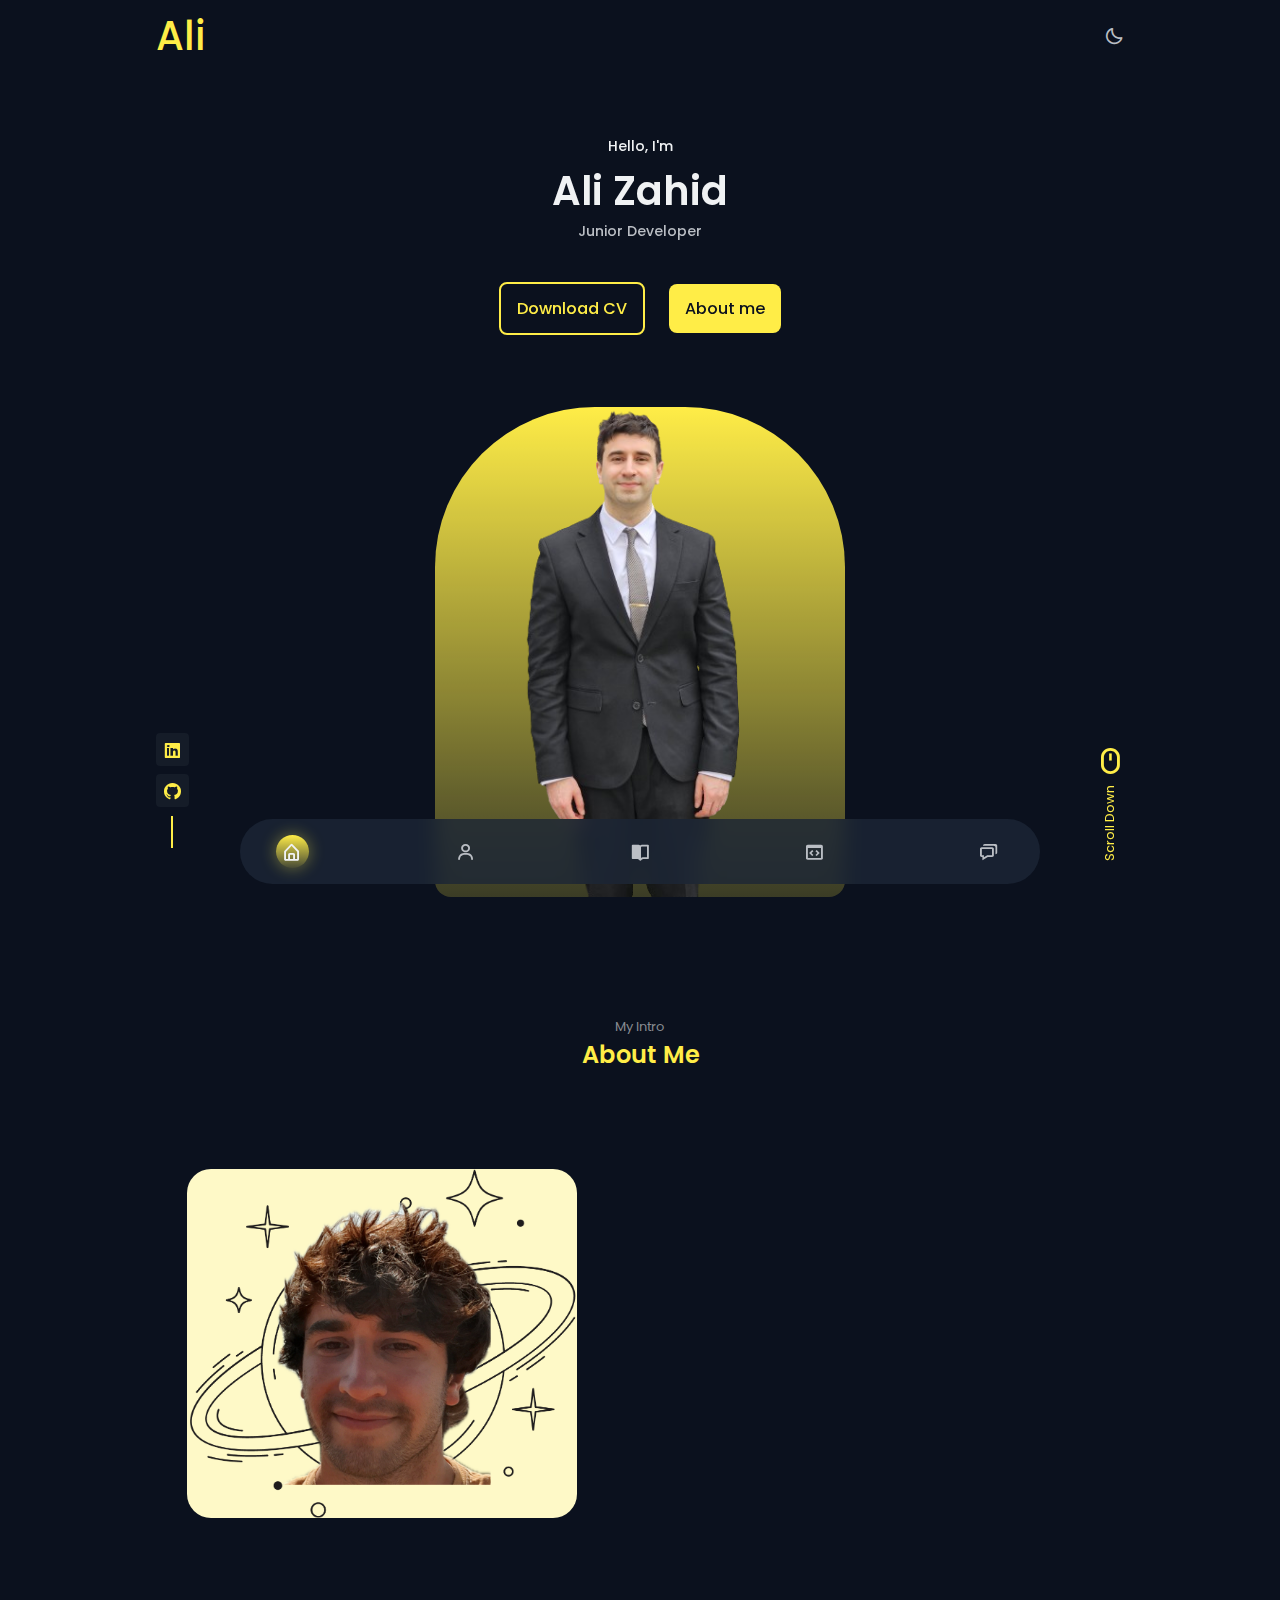
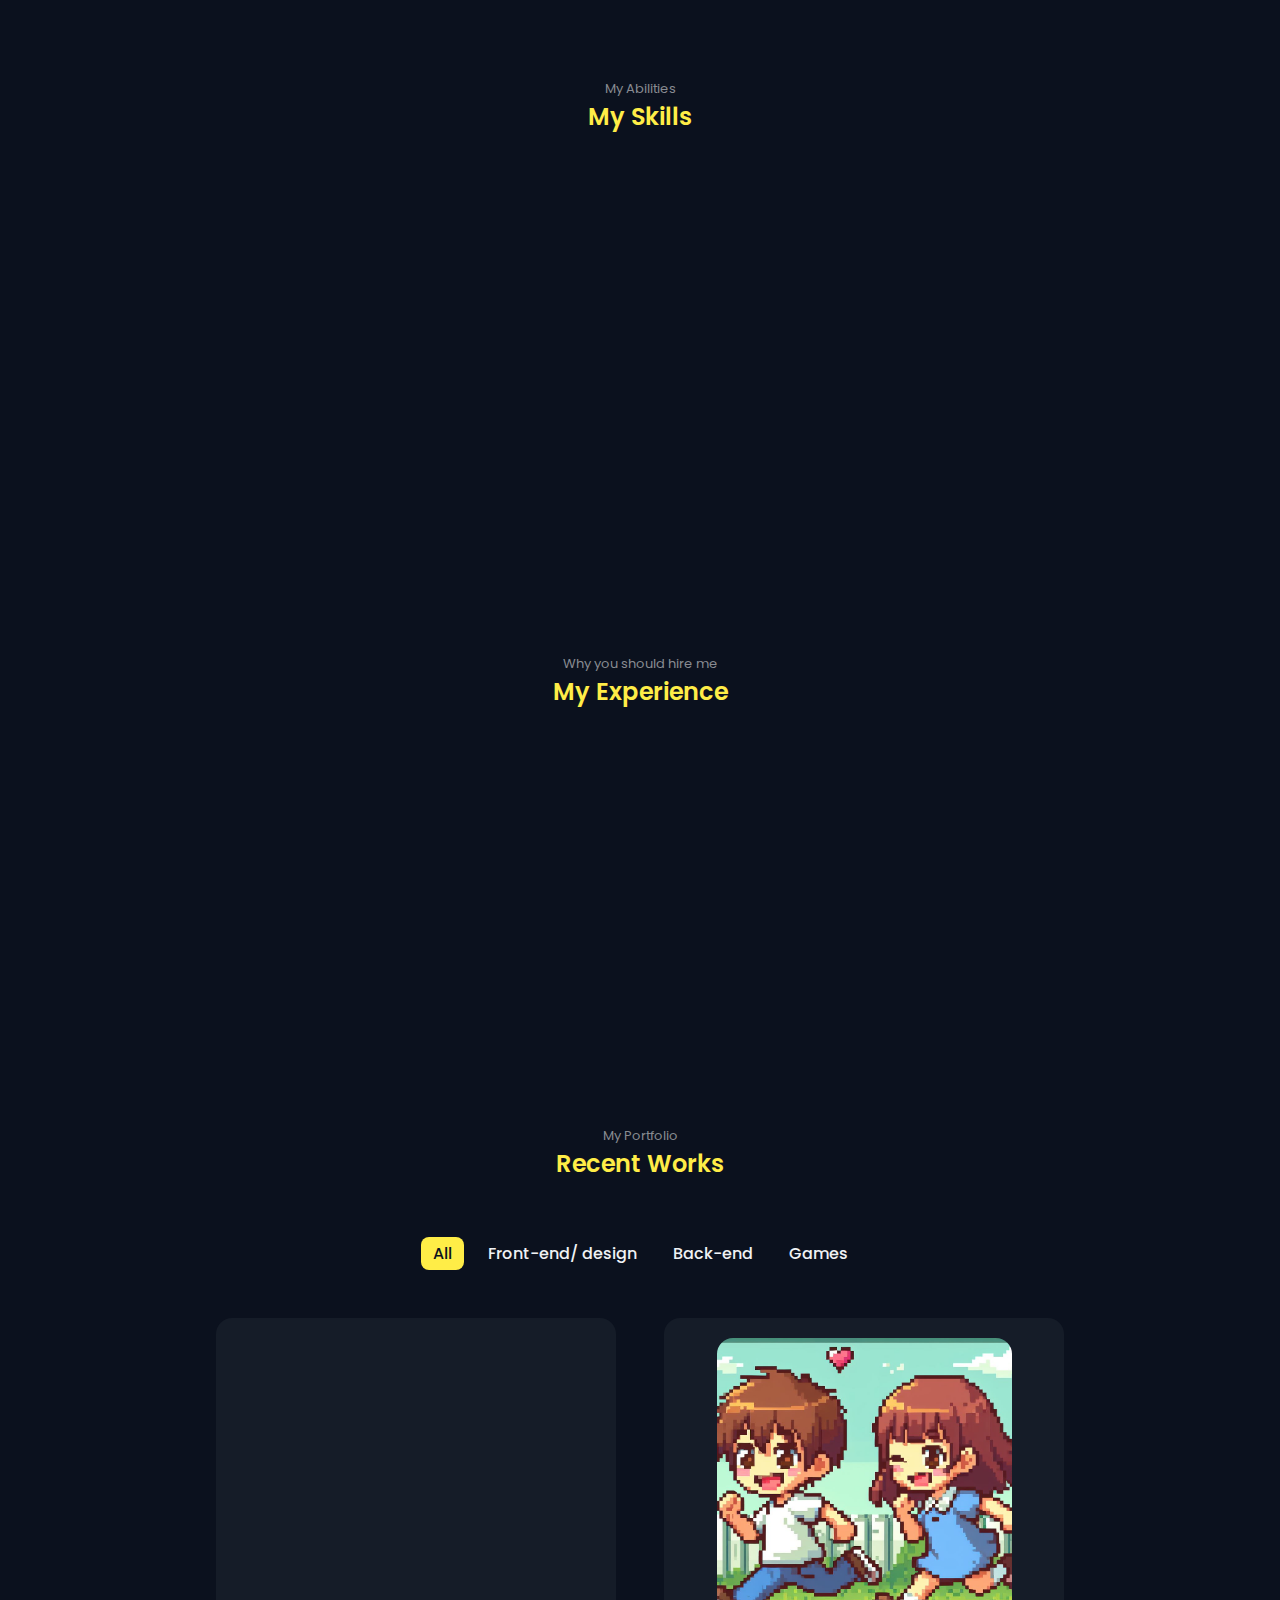
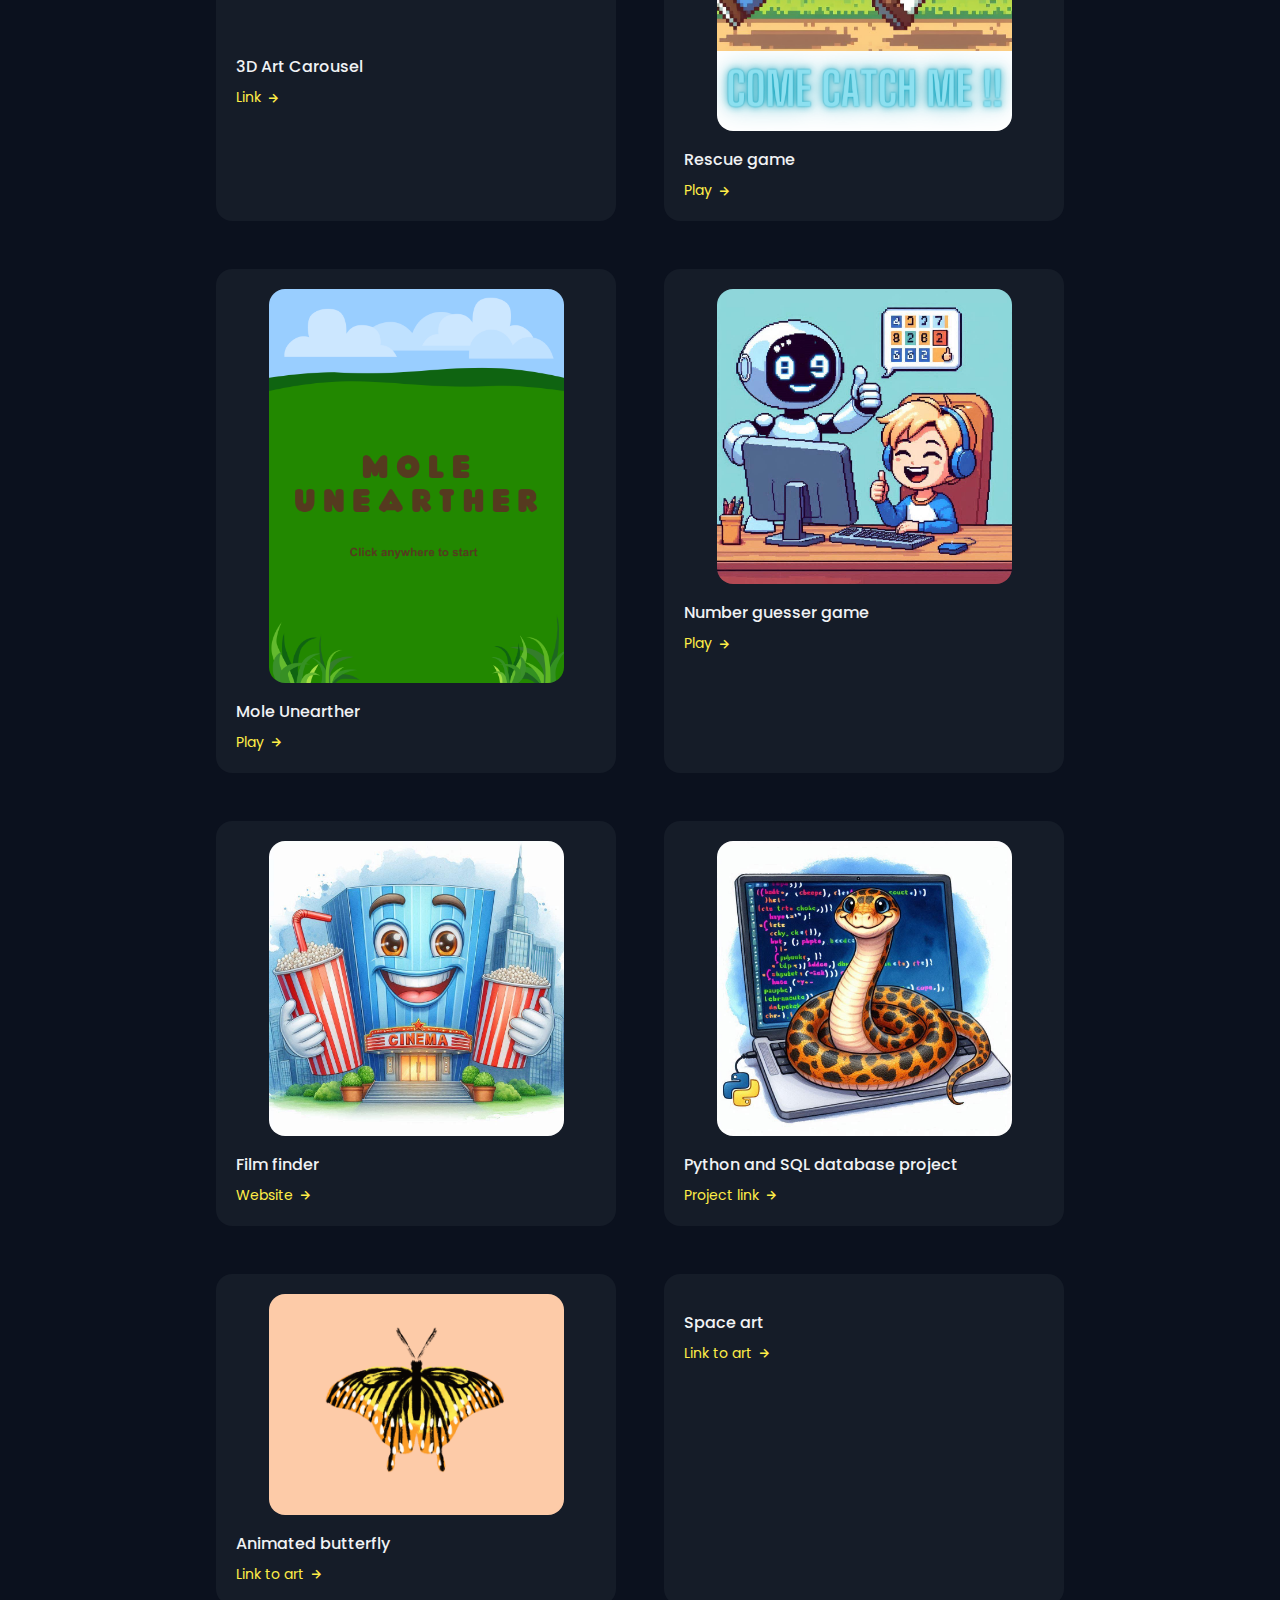
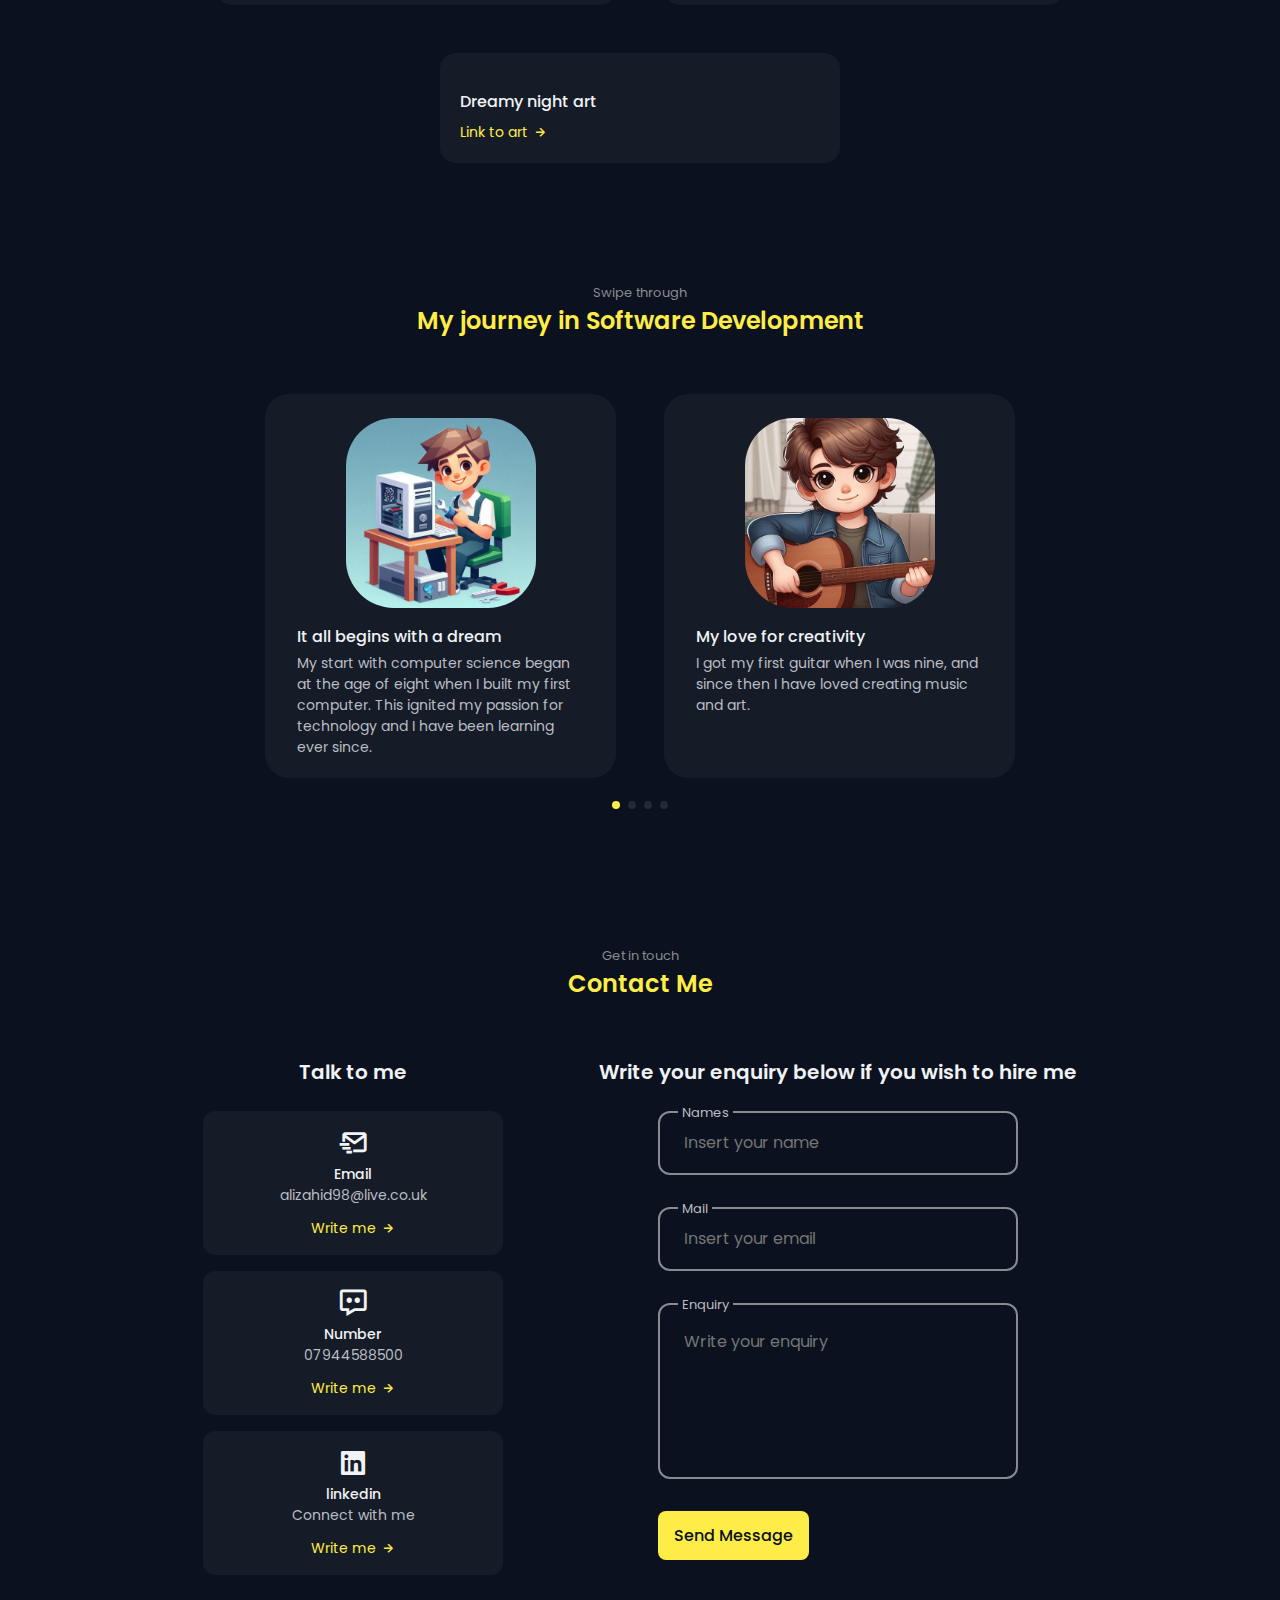
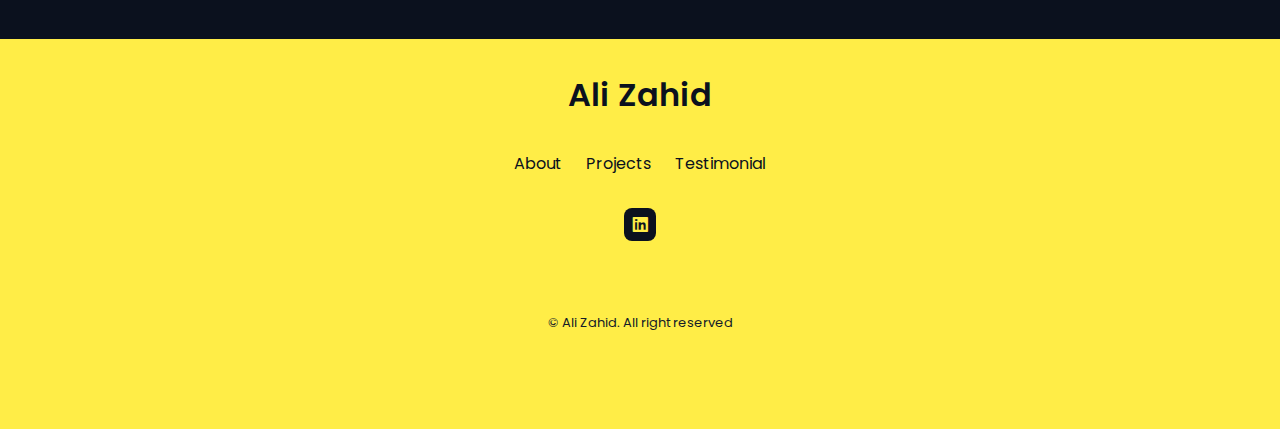
==== commit 5f37a00b: "Test complete" ====
--- a/index.html
+++ b/index.html
@@ -25,7 +25,7 @@
     <!--=============== HEADER ===============-->
     <header class="header" id="header">
         <nav class="nav container">
-            <a href="#" class="nav__logo">Ali test</a>
+            <a href="#" class="nav__logo">Ali</a>
             <div class="nav__menu">
 
                 <ul class="nav__list">
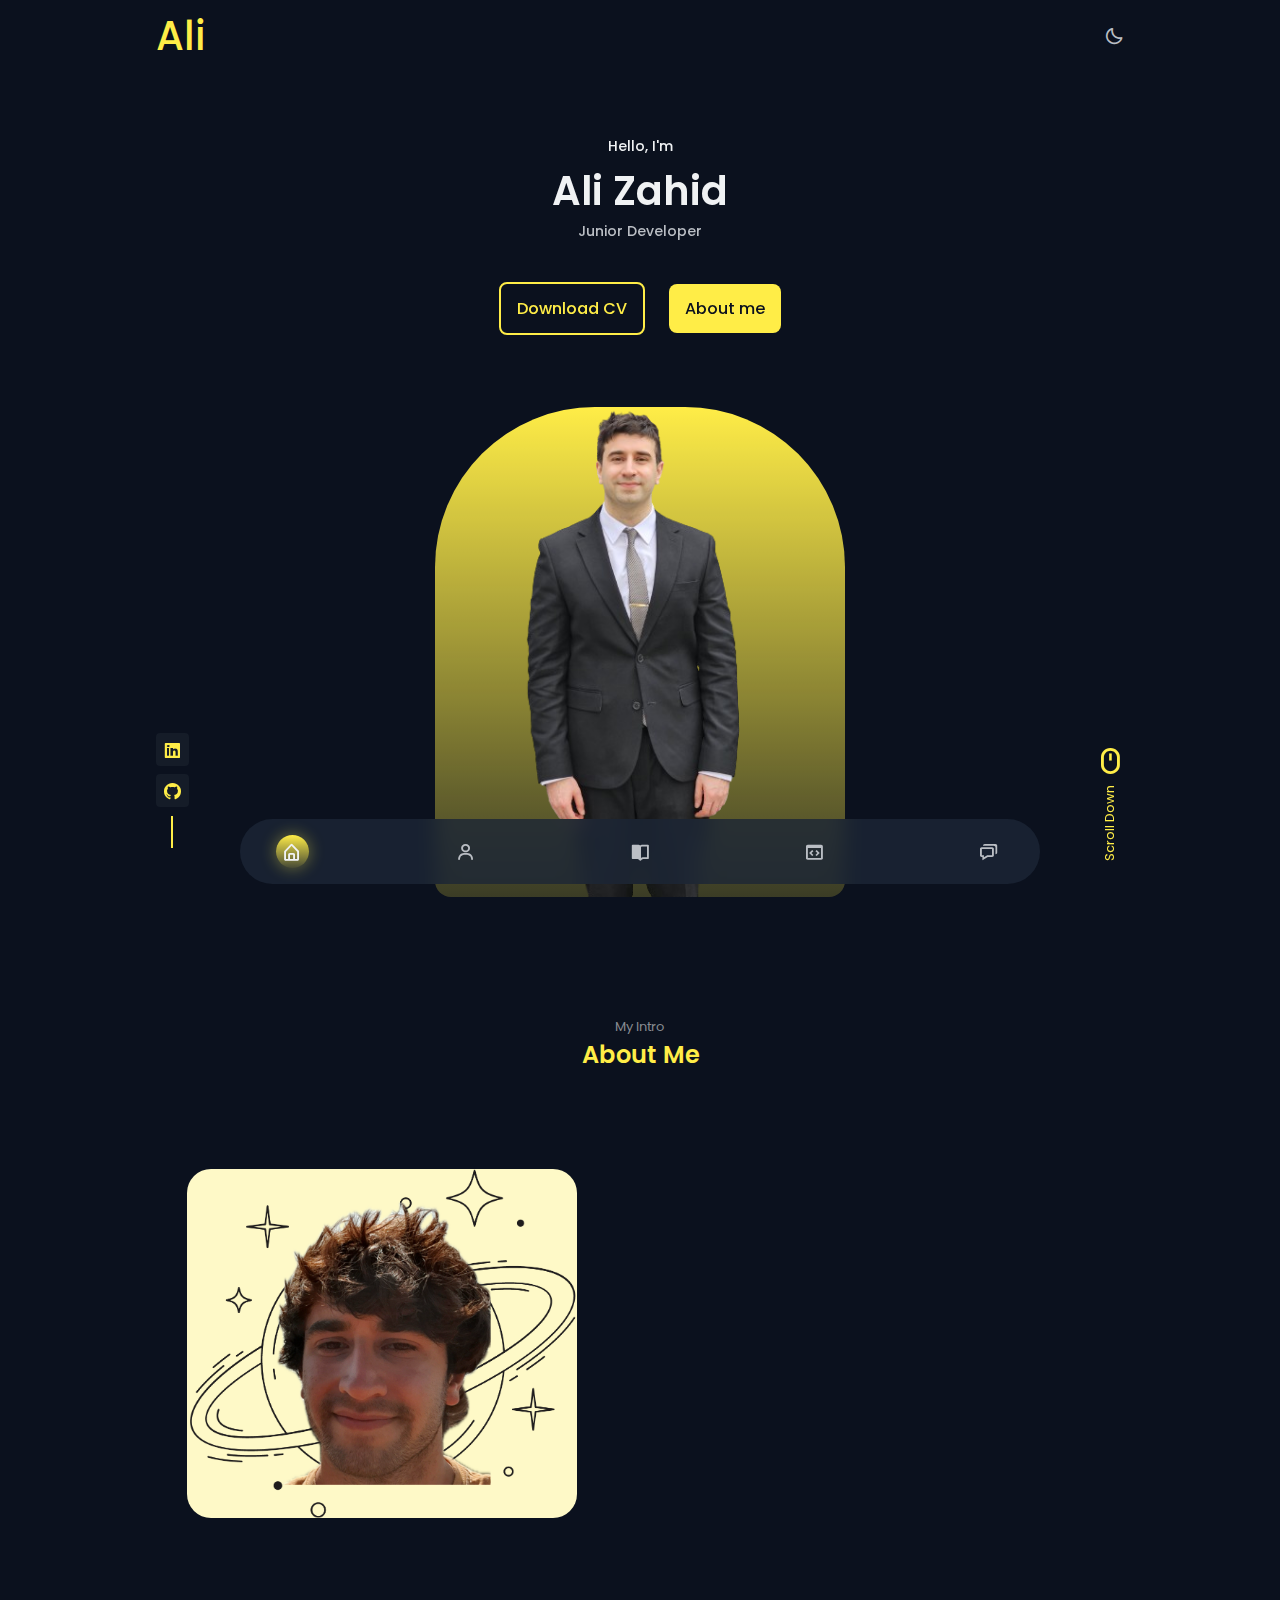
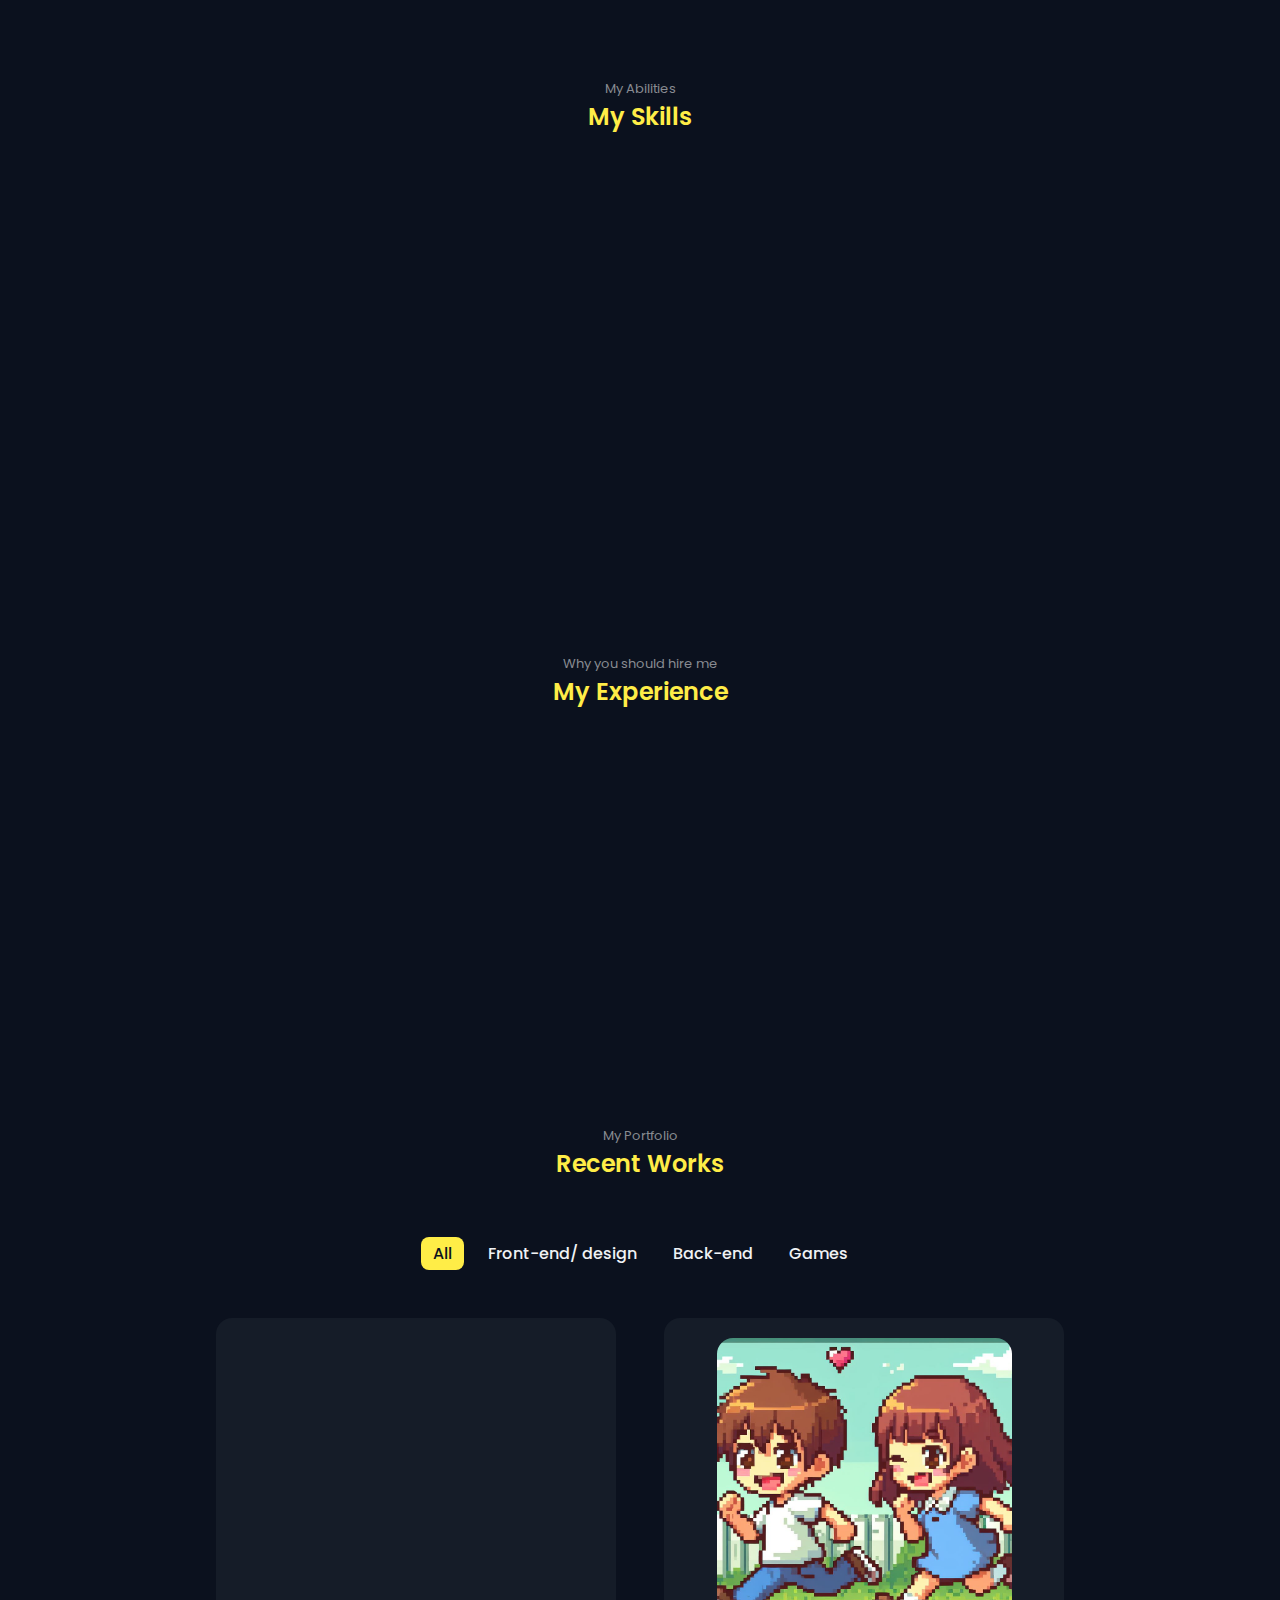
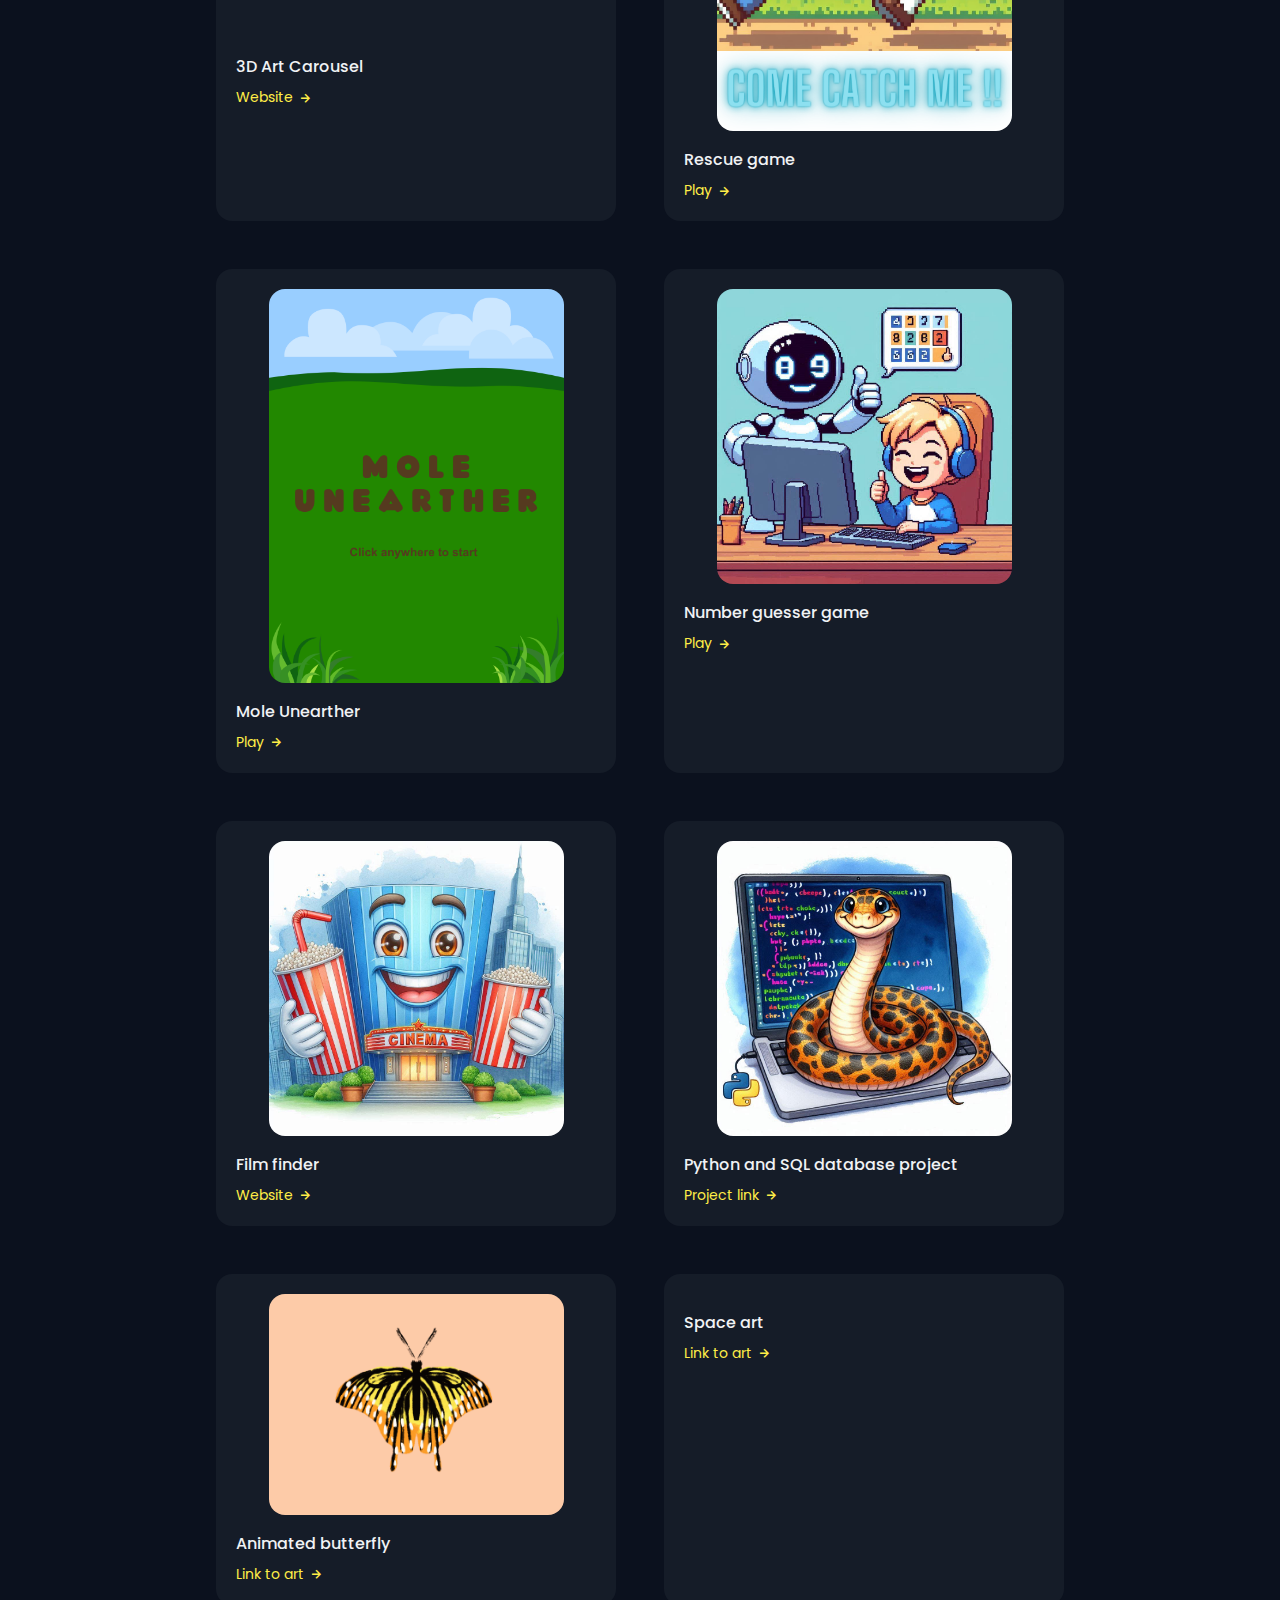
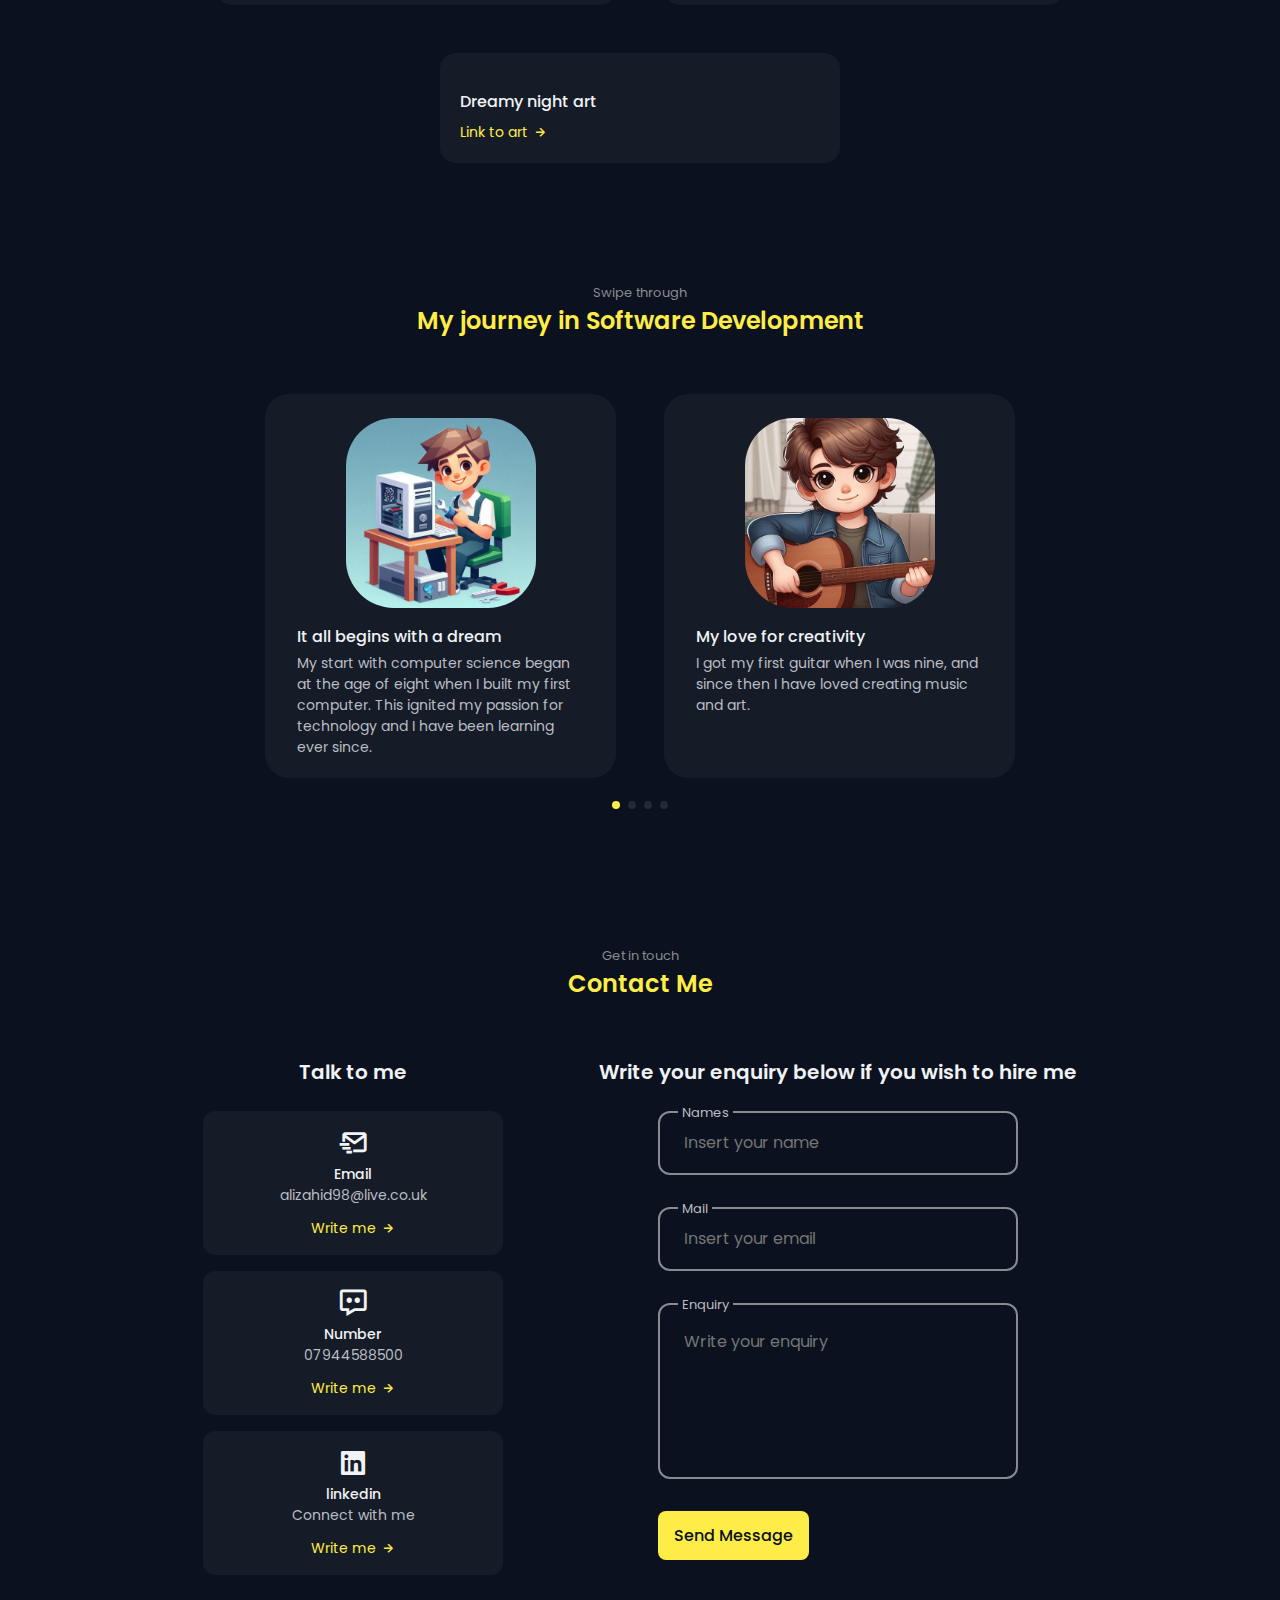
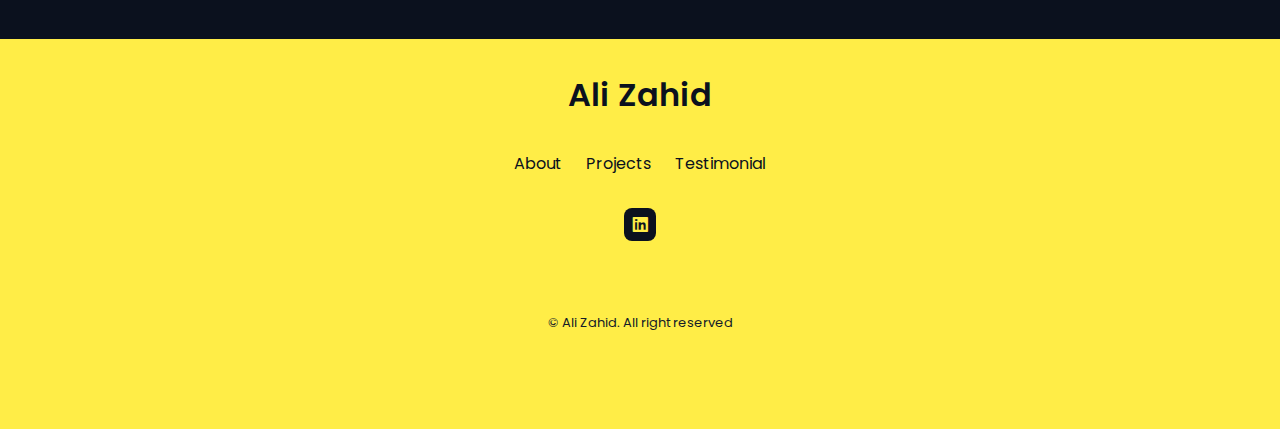
==== commit 82e0e748: "Update link text in Art carousel project" ====
--- a/index.html
+++ b/index.html
@@ -497,7 +497,7 @@
                     </video>
                     <h3 class="work__title">3D Art Carousel</h3>
                     <a href="assets/Art carousel/index.html" target="_blank" class="work__button">
-                        Link <i class='bx bx-right-arrow-alt work__icon'></i>
+                        Website <i class='bx bx-right-arrow-alt work__icon'></i>
                     </a>
                 </div>
                 <!--! 2nd work card-->
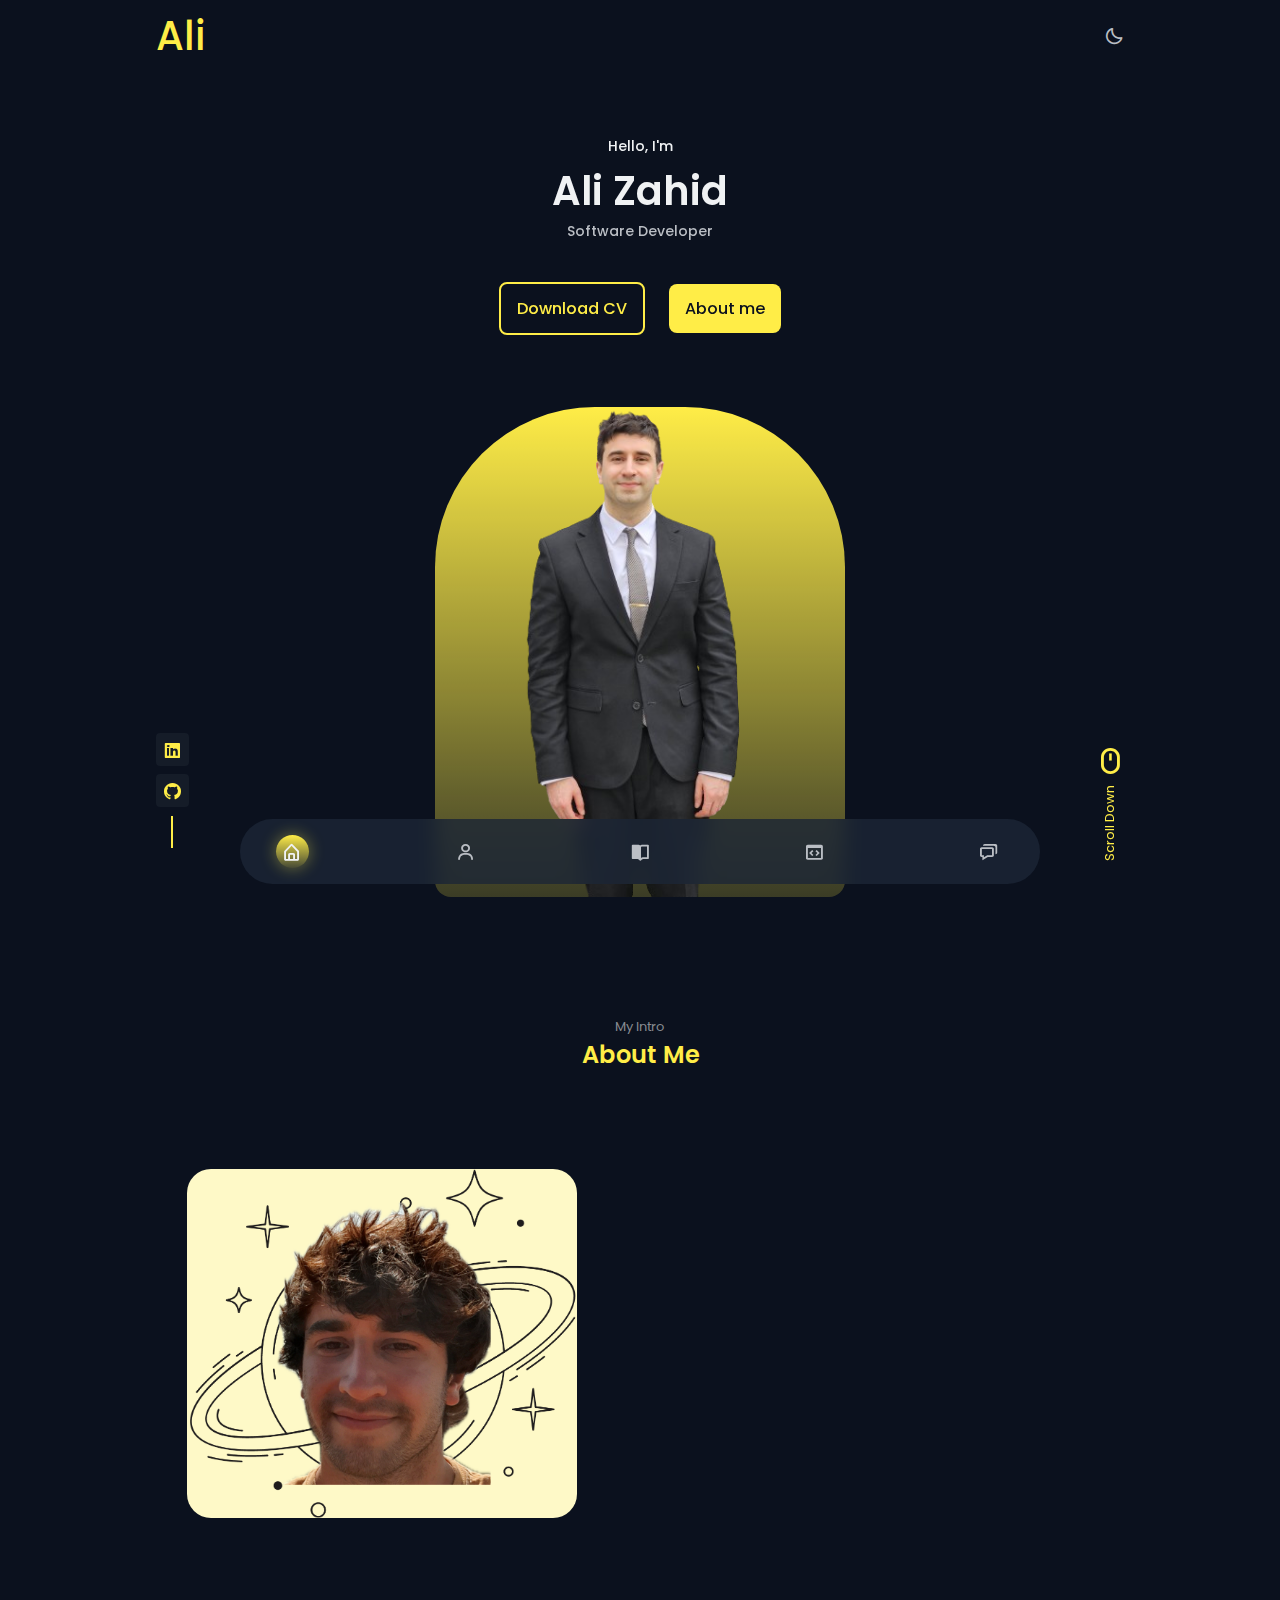
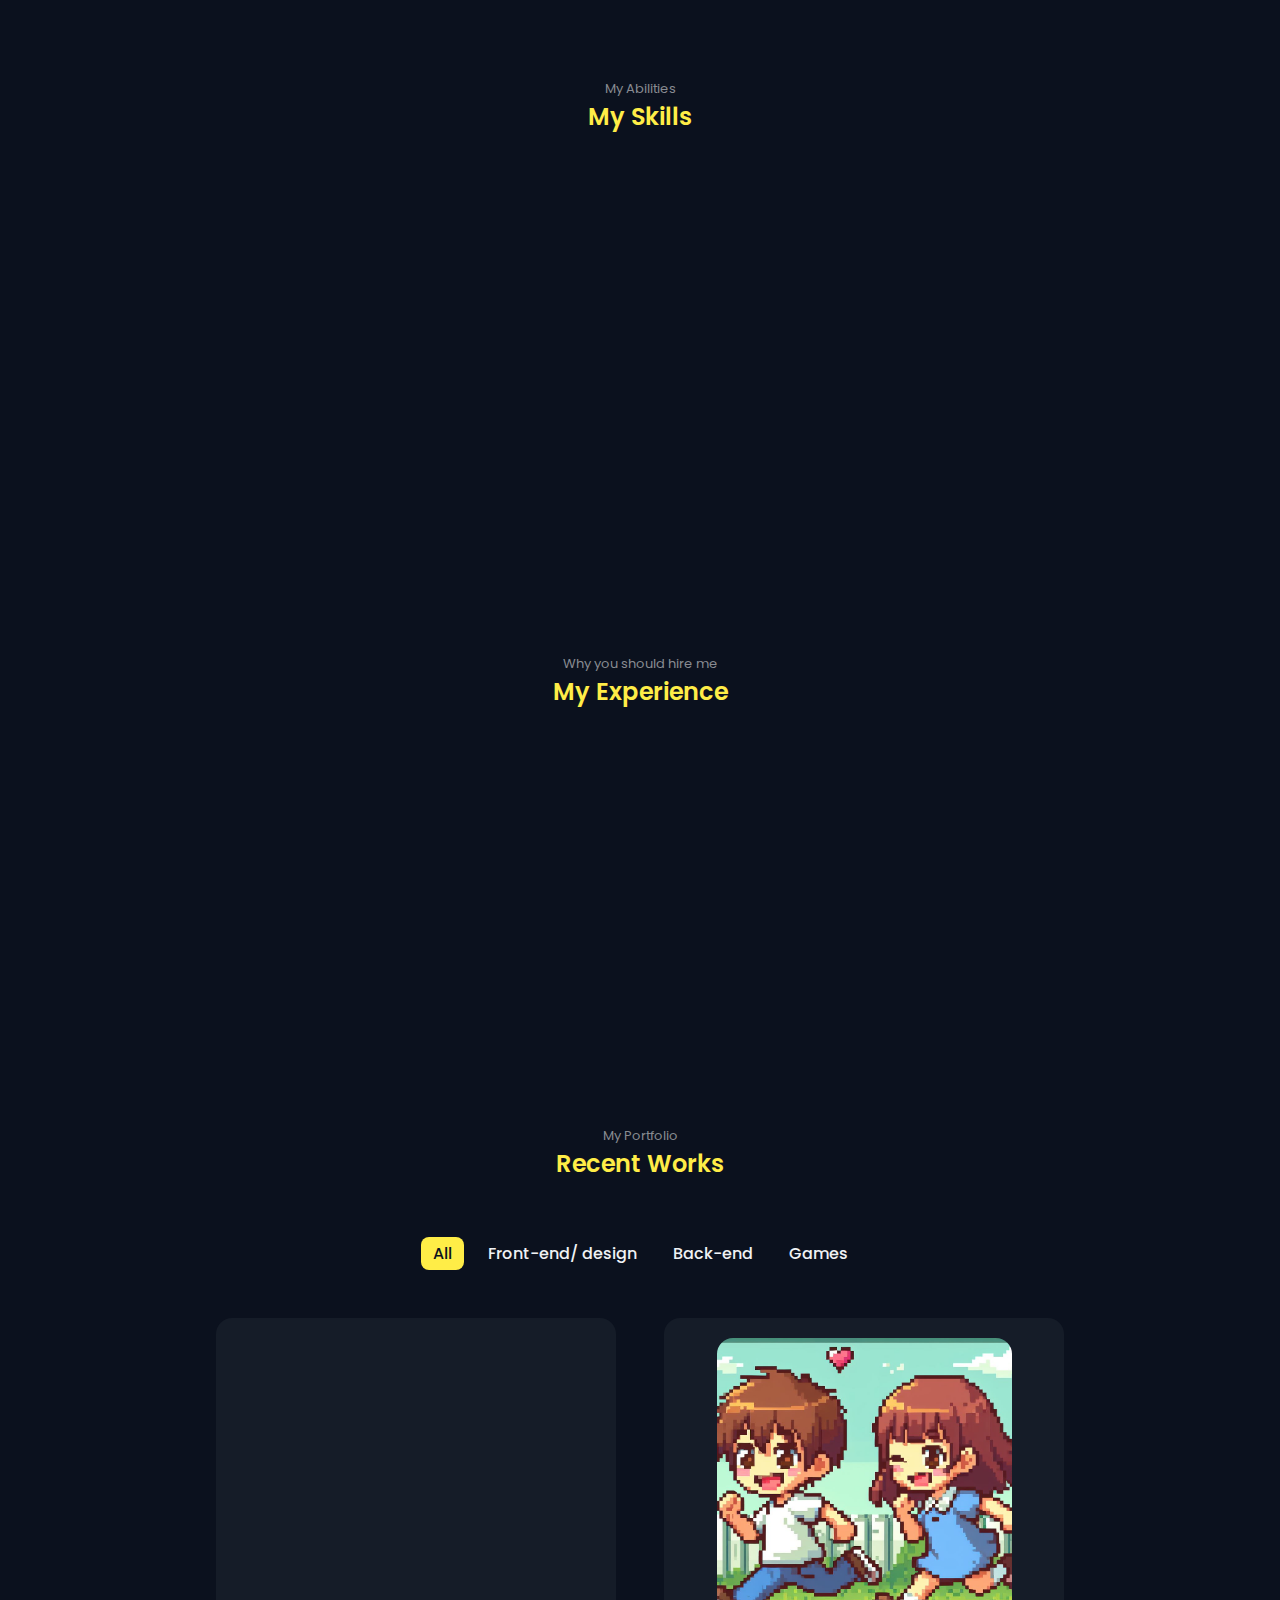
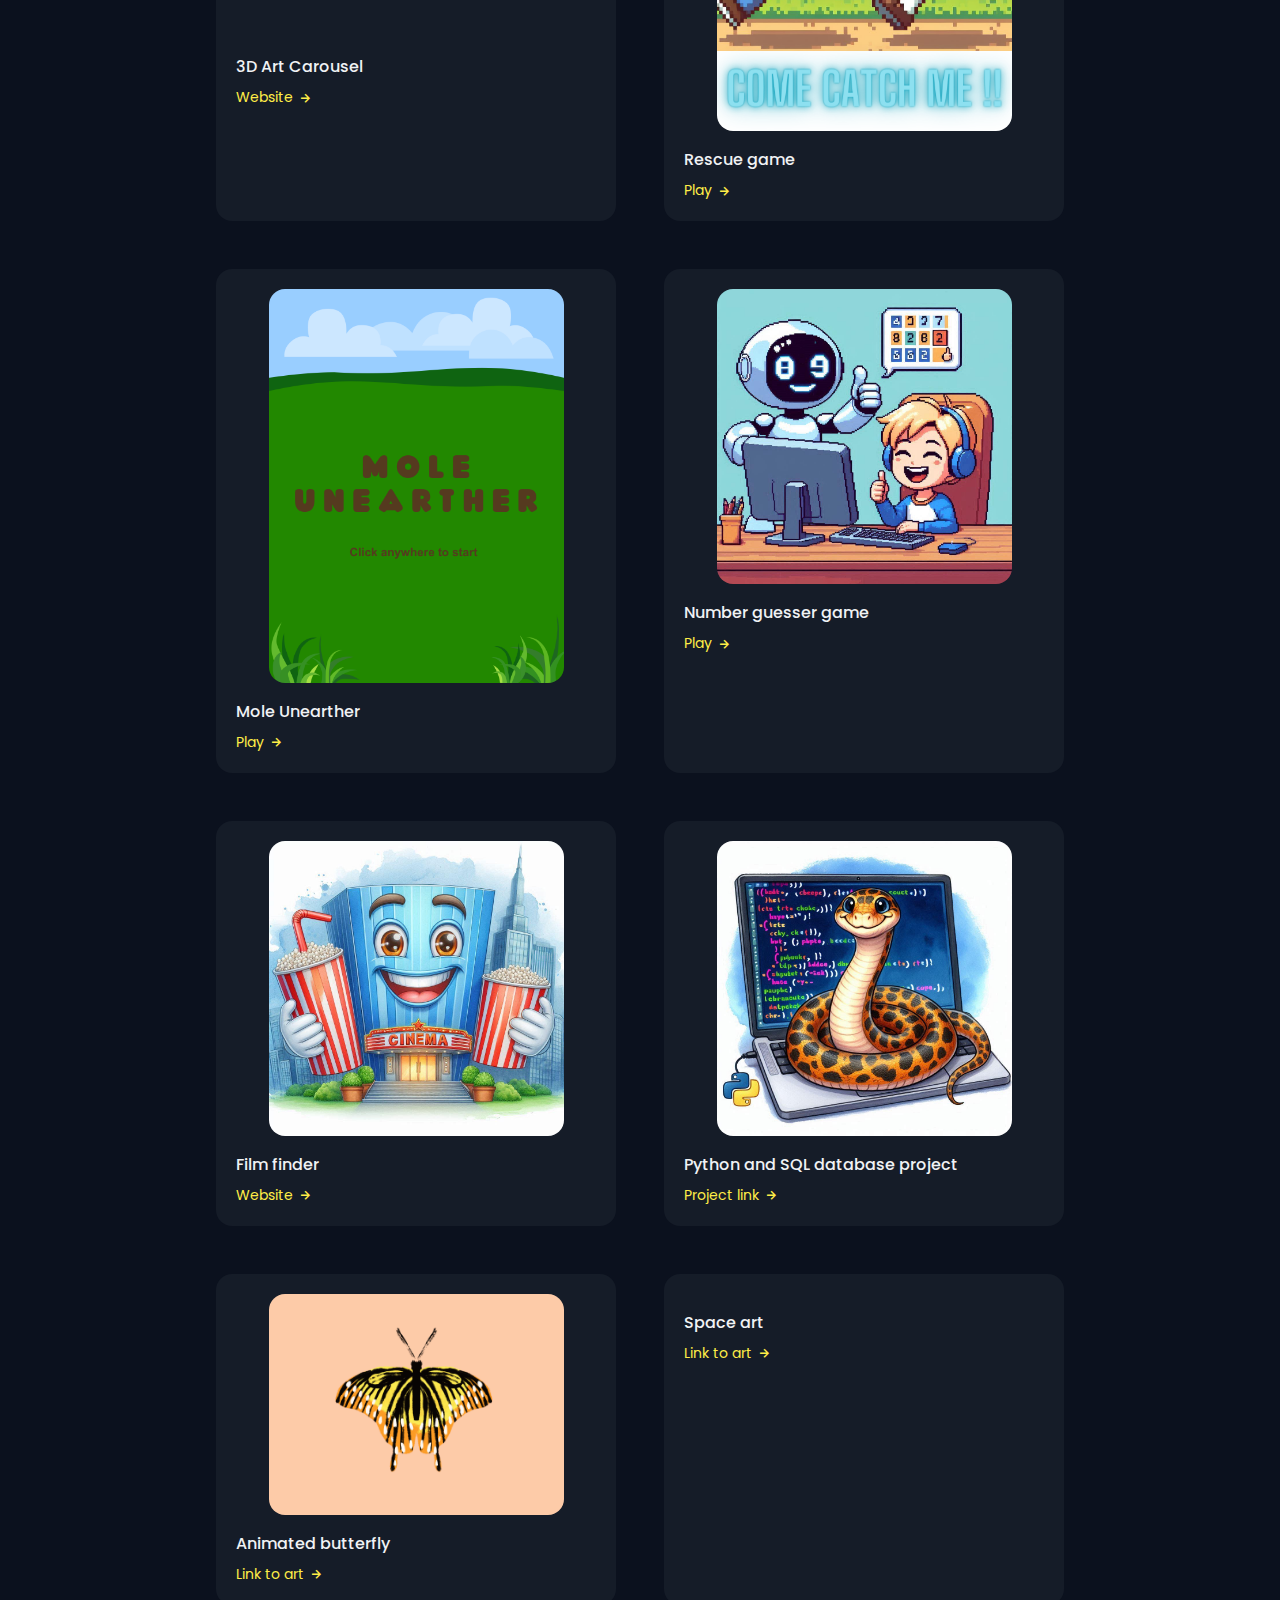
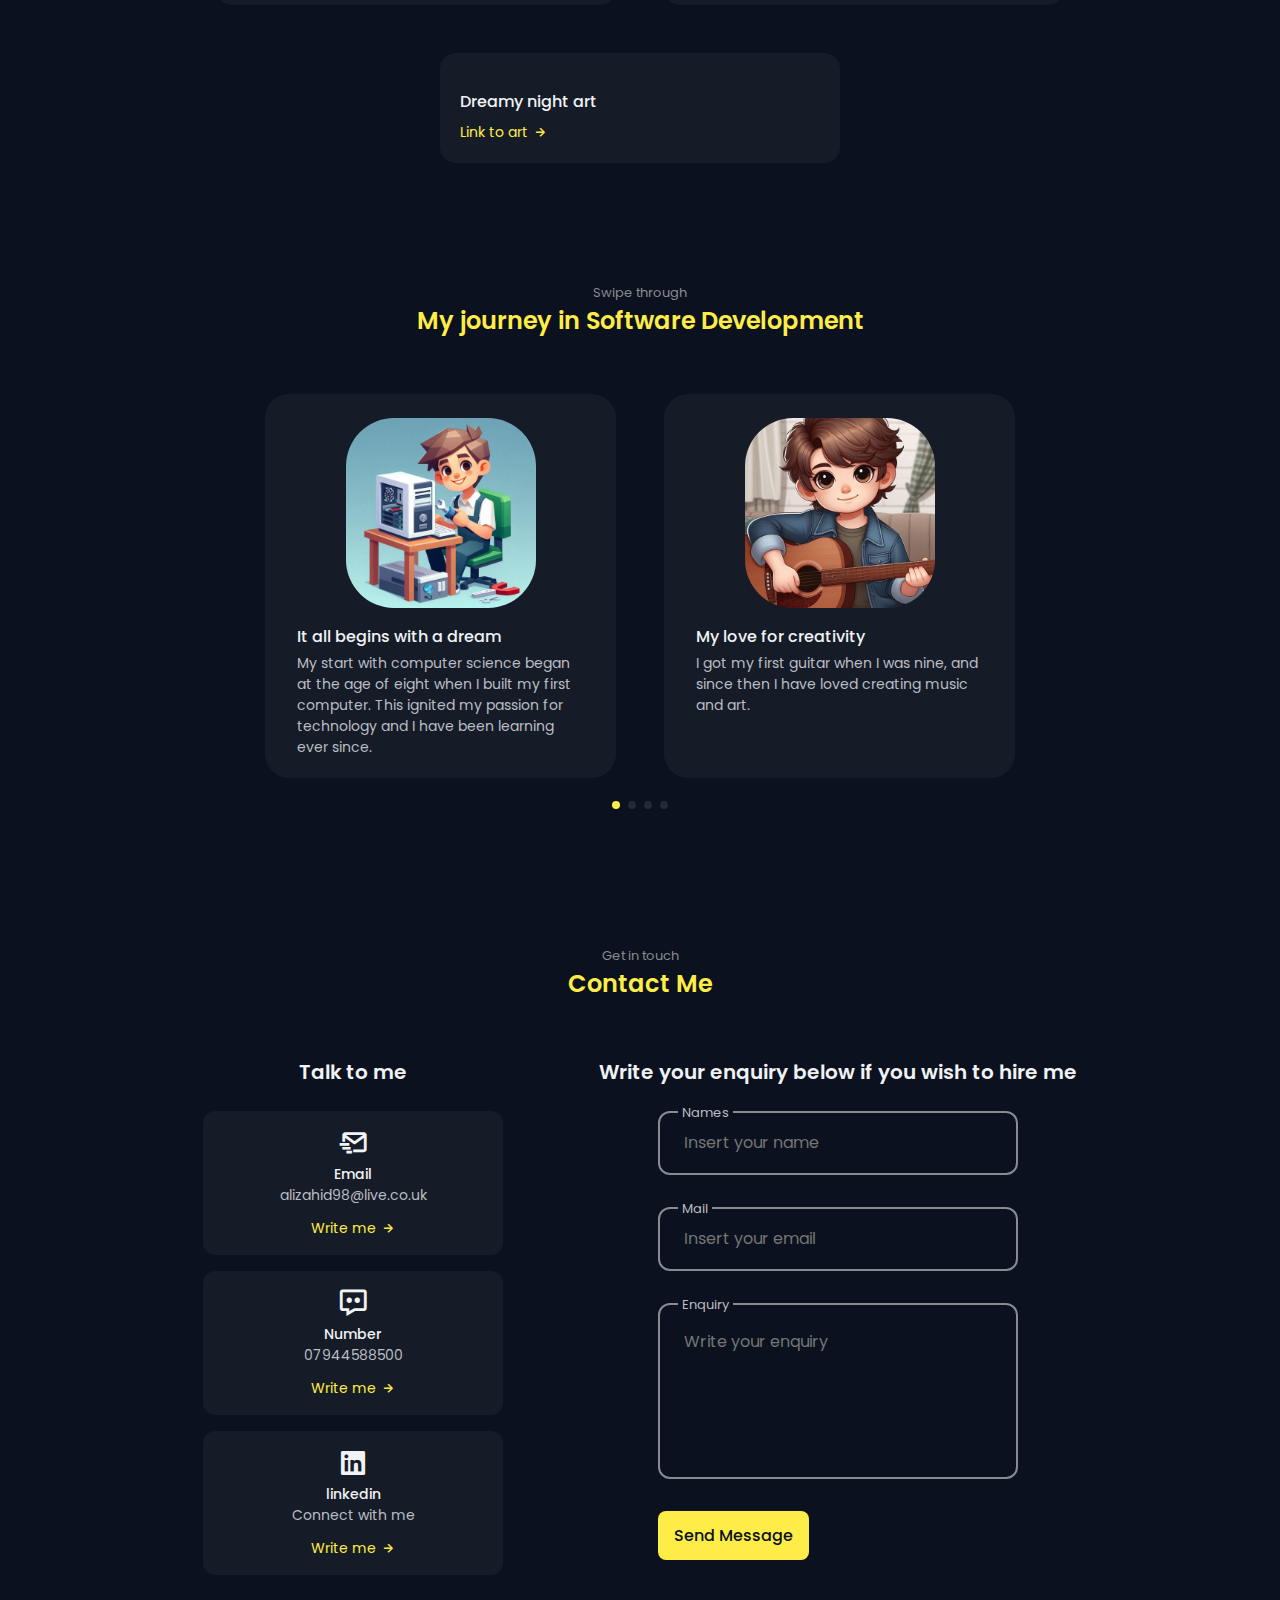
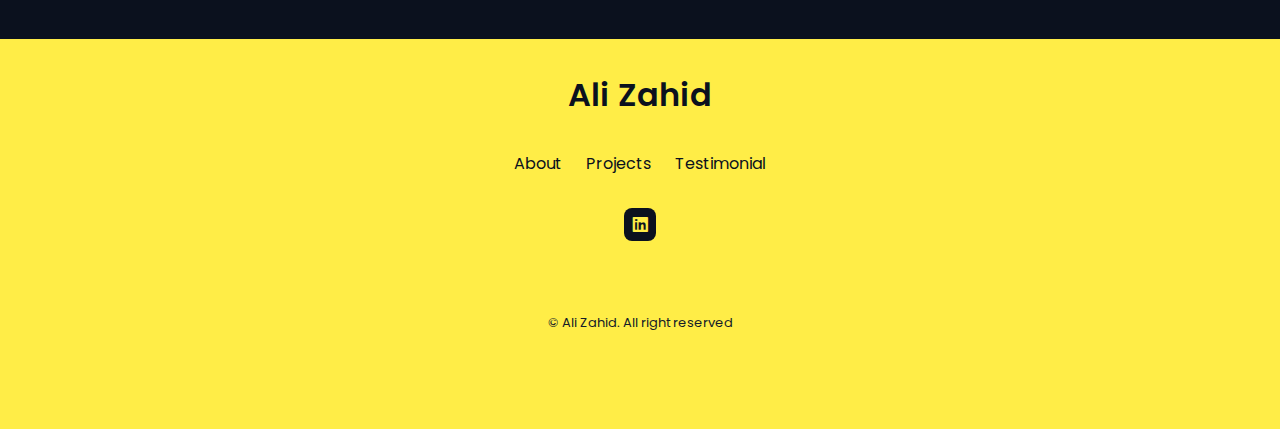
==== commit cd8bd72c: "chore: Update education title in index.html" ====
--- a/index.html
+++ b/index.html
@@ -74,7 +74,7 @@
                 <div class="home__data">
                     <span class="home__greeting">Hello, I'm</span>
                     <h1 class="home__name">Ali Zahid</h1>
-                    <h3 class="home__education">Junior Developer</h3>
+                    <h3 class="home__education">Software Developer</h3>
 
                     <div class="home__buttons">
                         <a download="" href="assets/pdf/Ali_Zahid_CV.pdf" class="button button--ghost">
@@ -136,7 +136,7 @@
                     </div>
 
                     <p class="about__description">
-                        I am a junior developer with 1 year of experience in web development, python and machine
+                        I am a software developer with 1 year of experience in web development, python and machine
                         learning.
                         I am a hardworking and passionate about all things computer science related.
                         I enjoy making products that users will love and enjoy using.
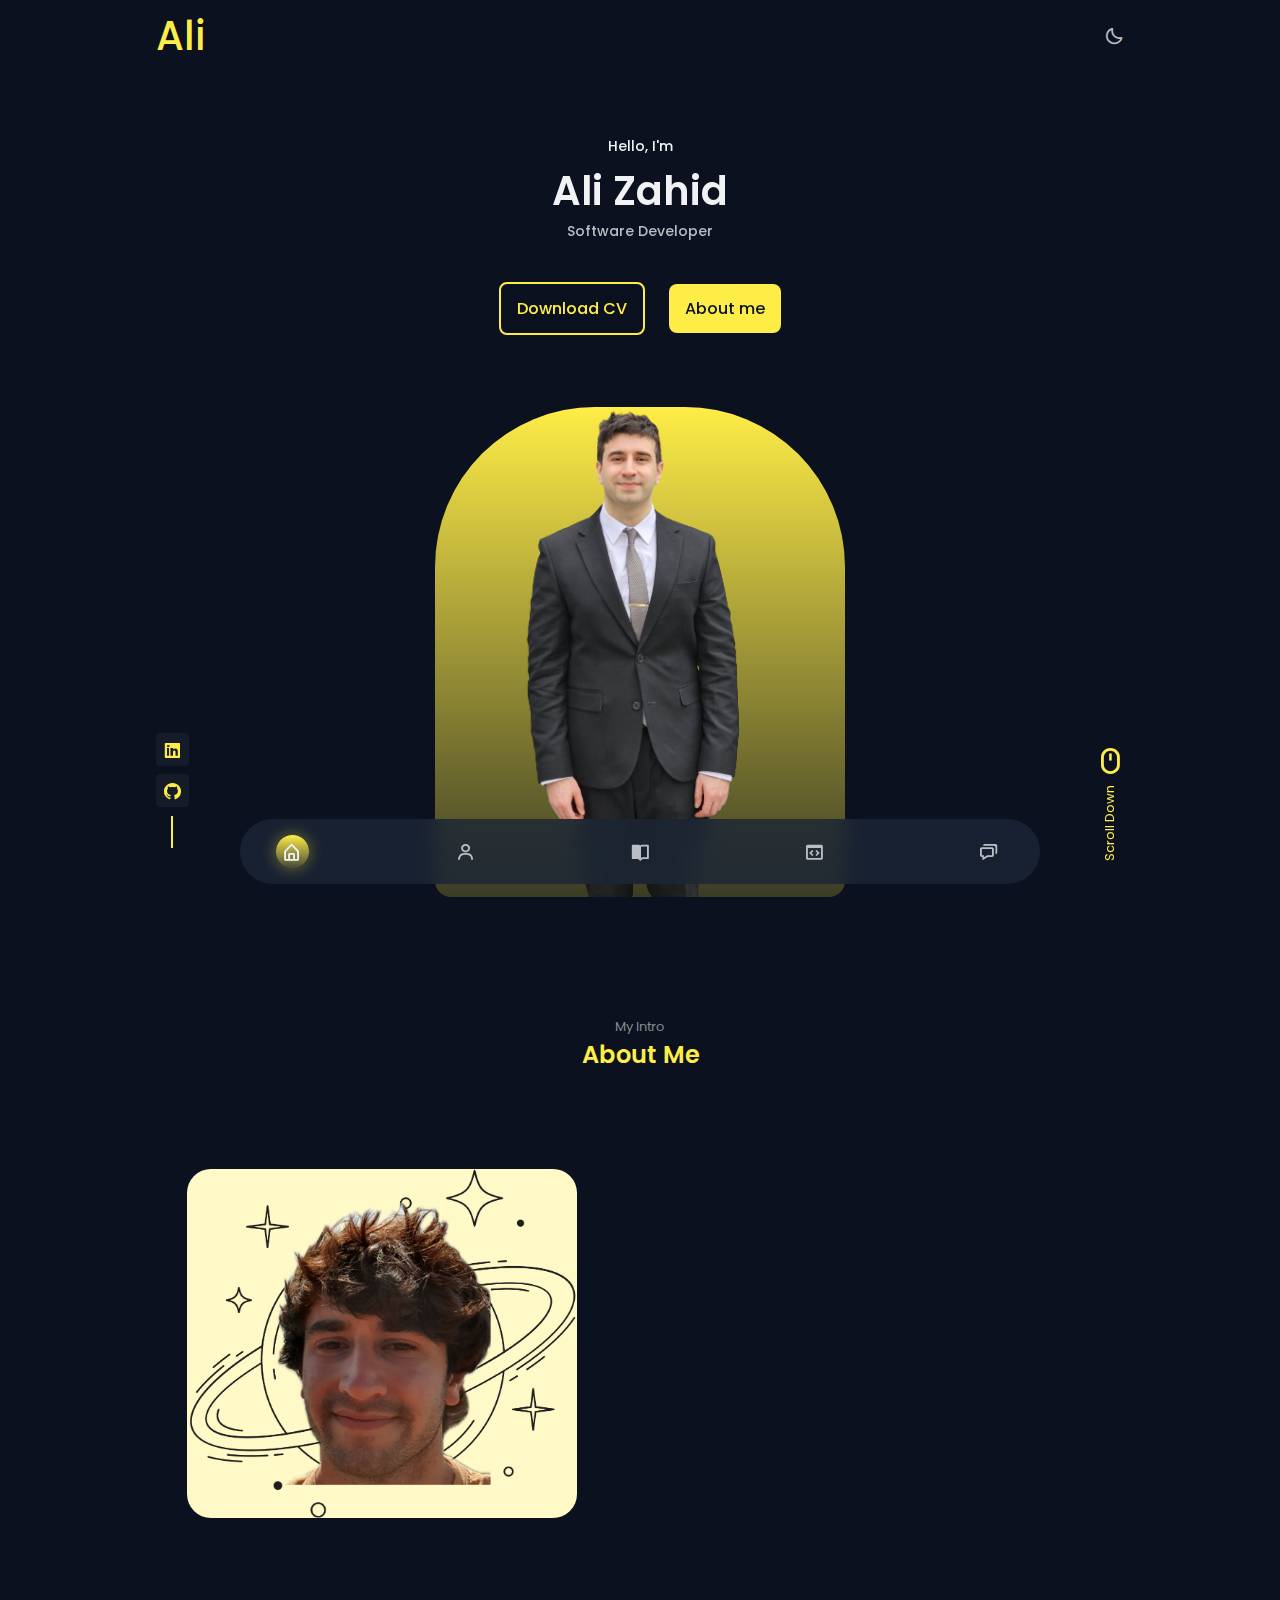
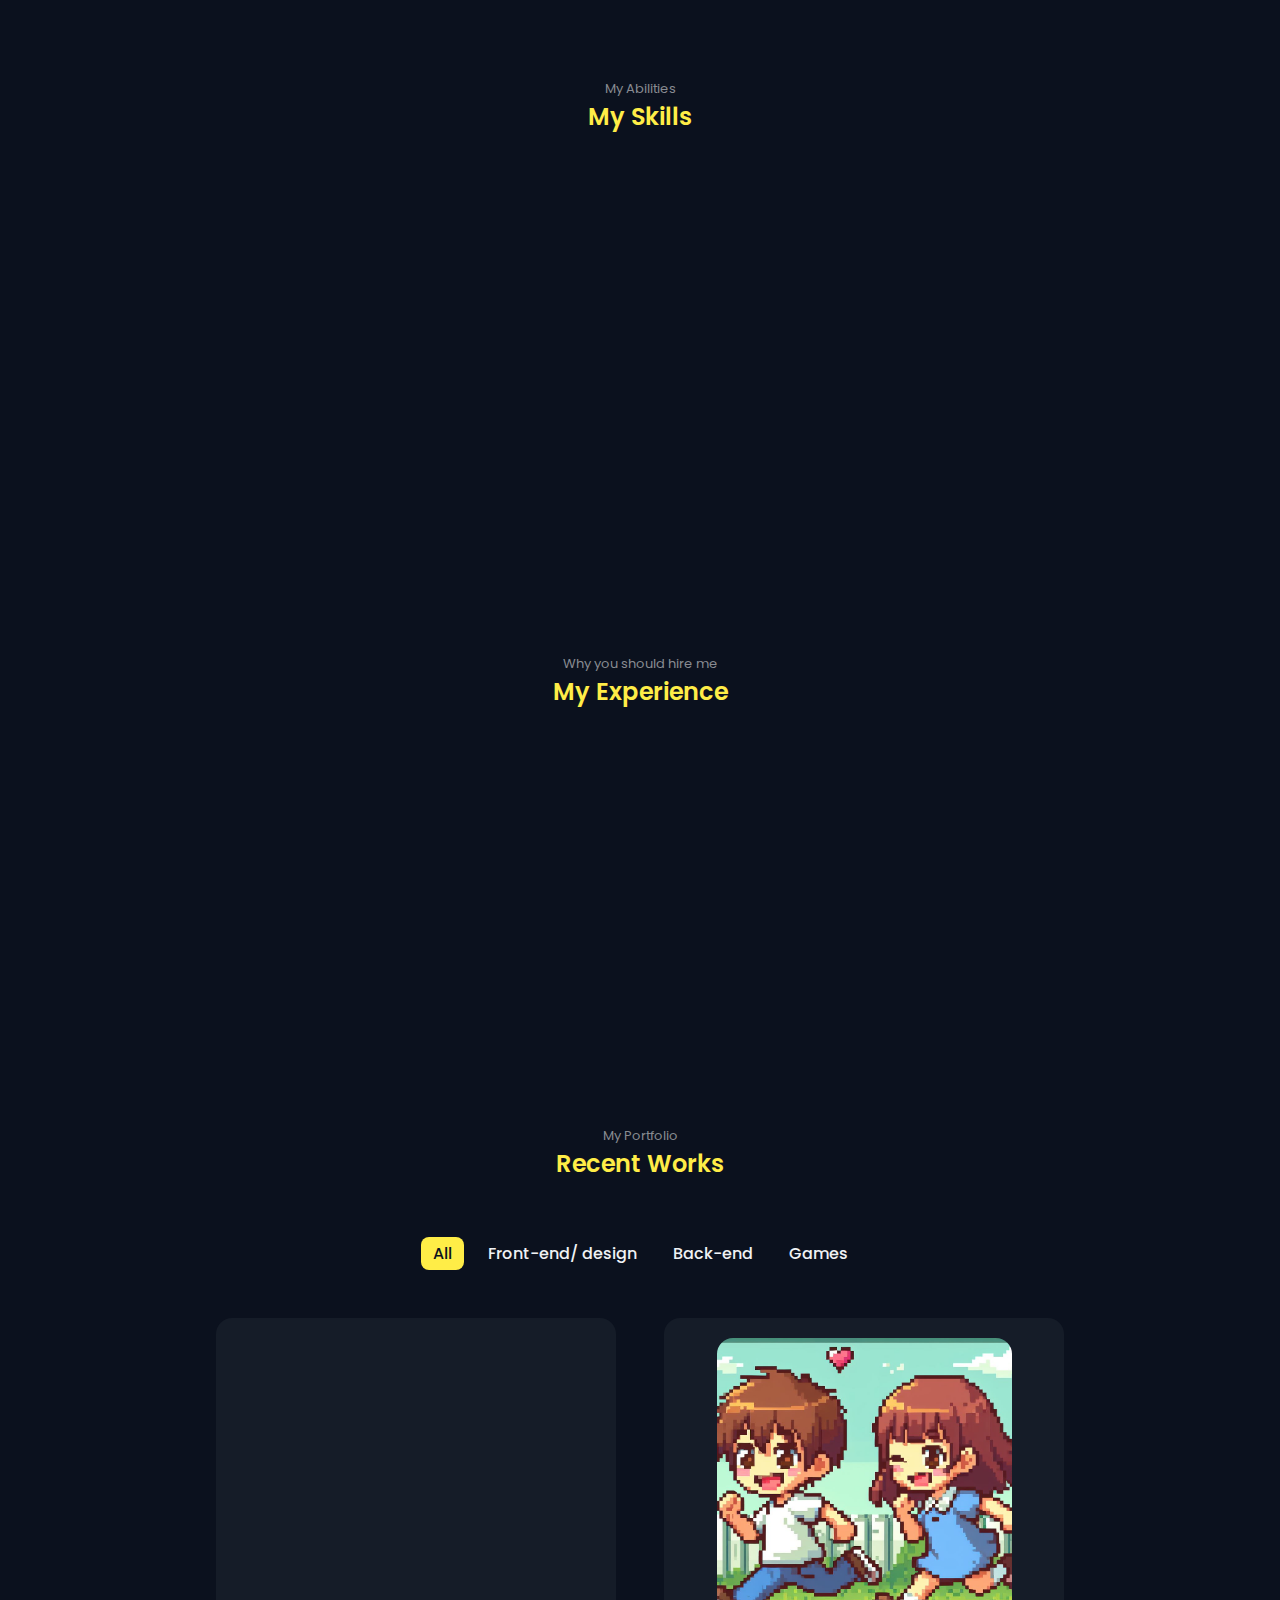
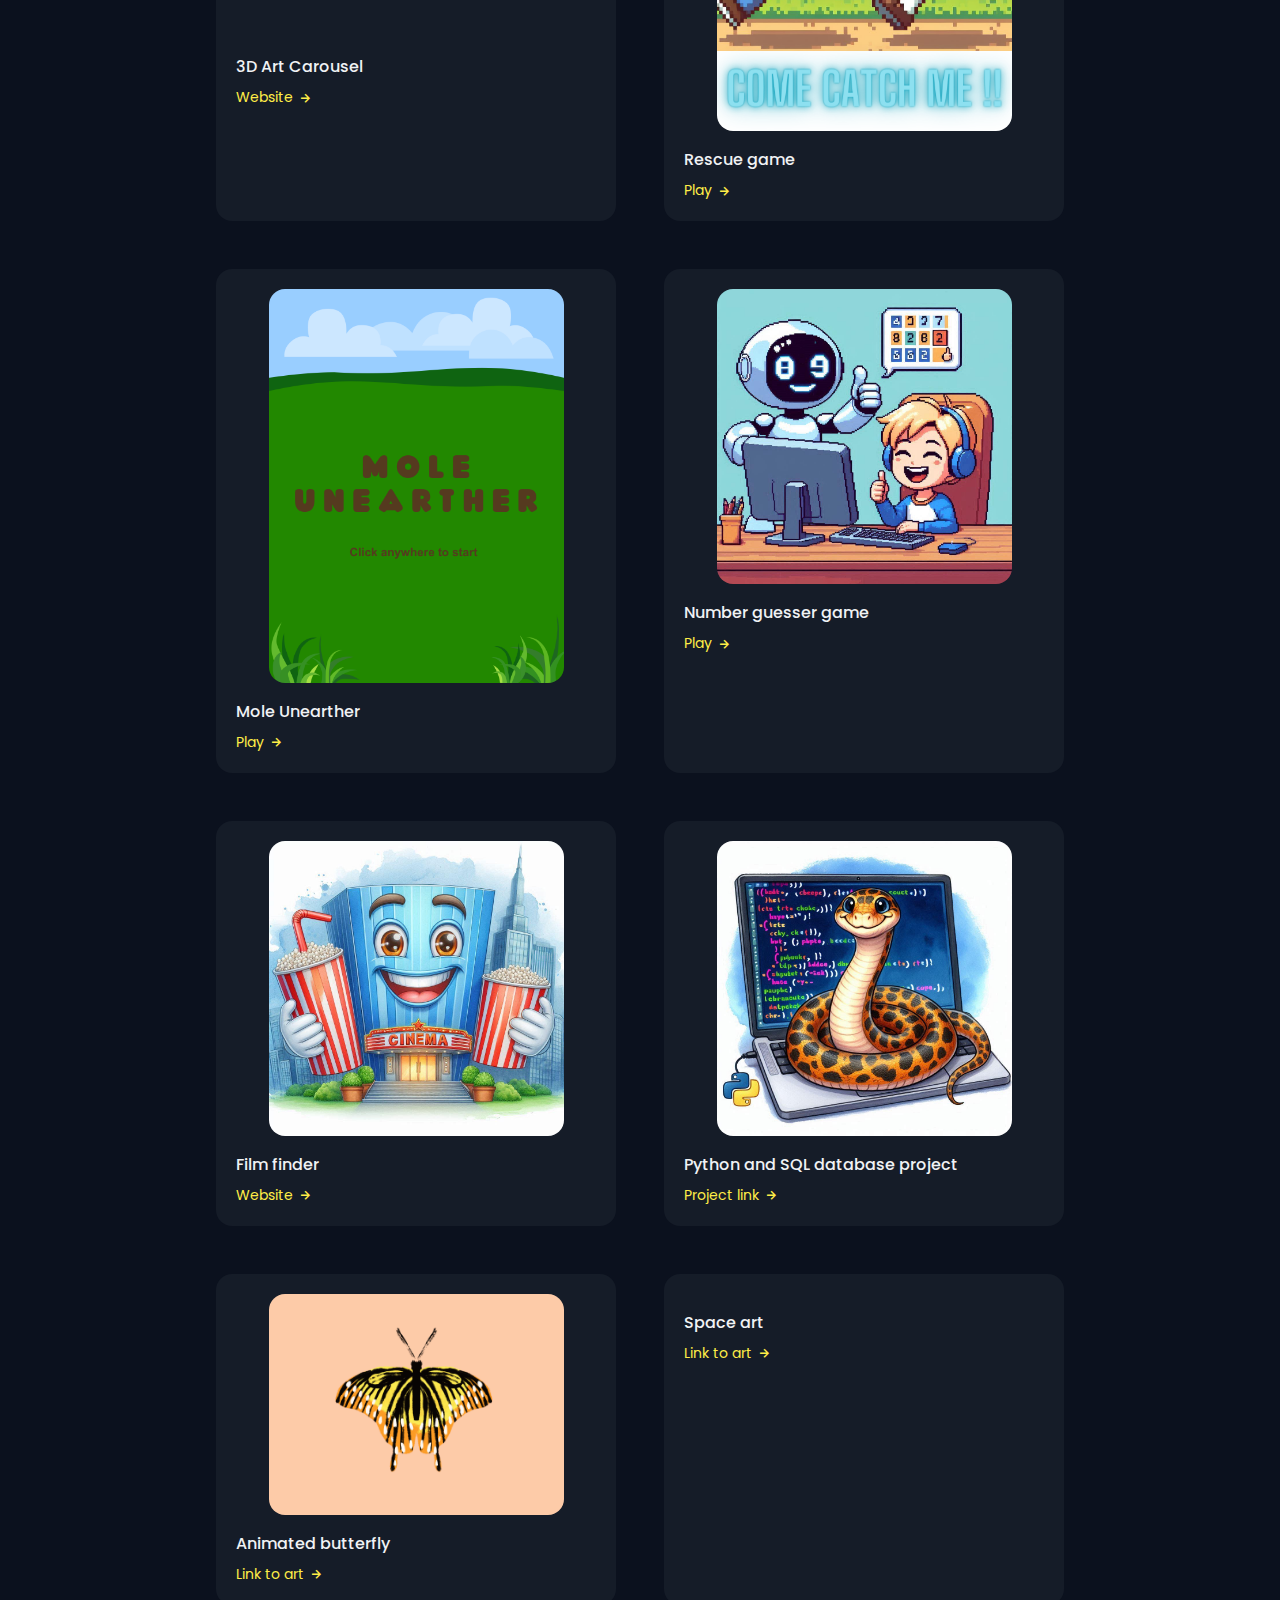
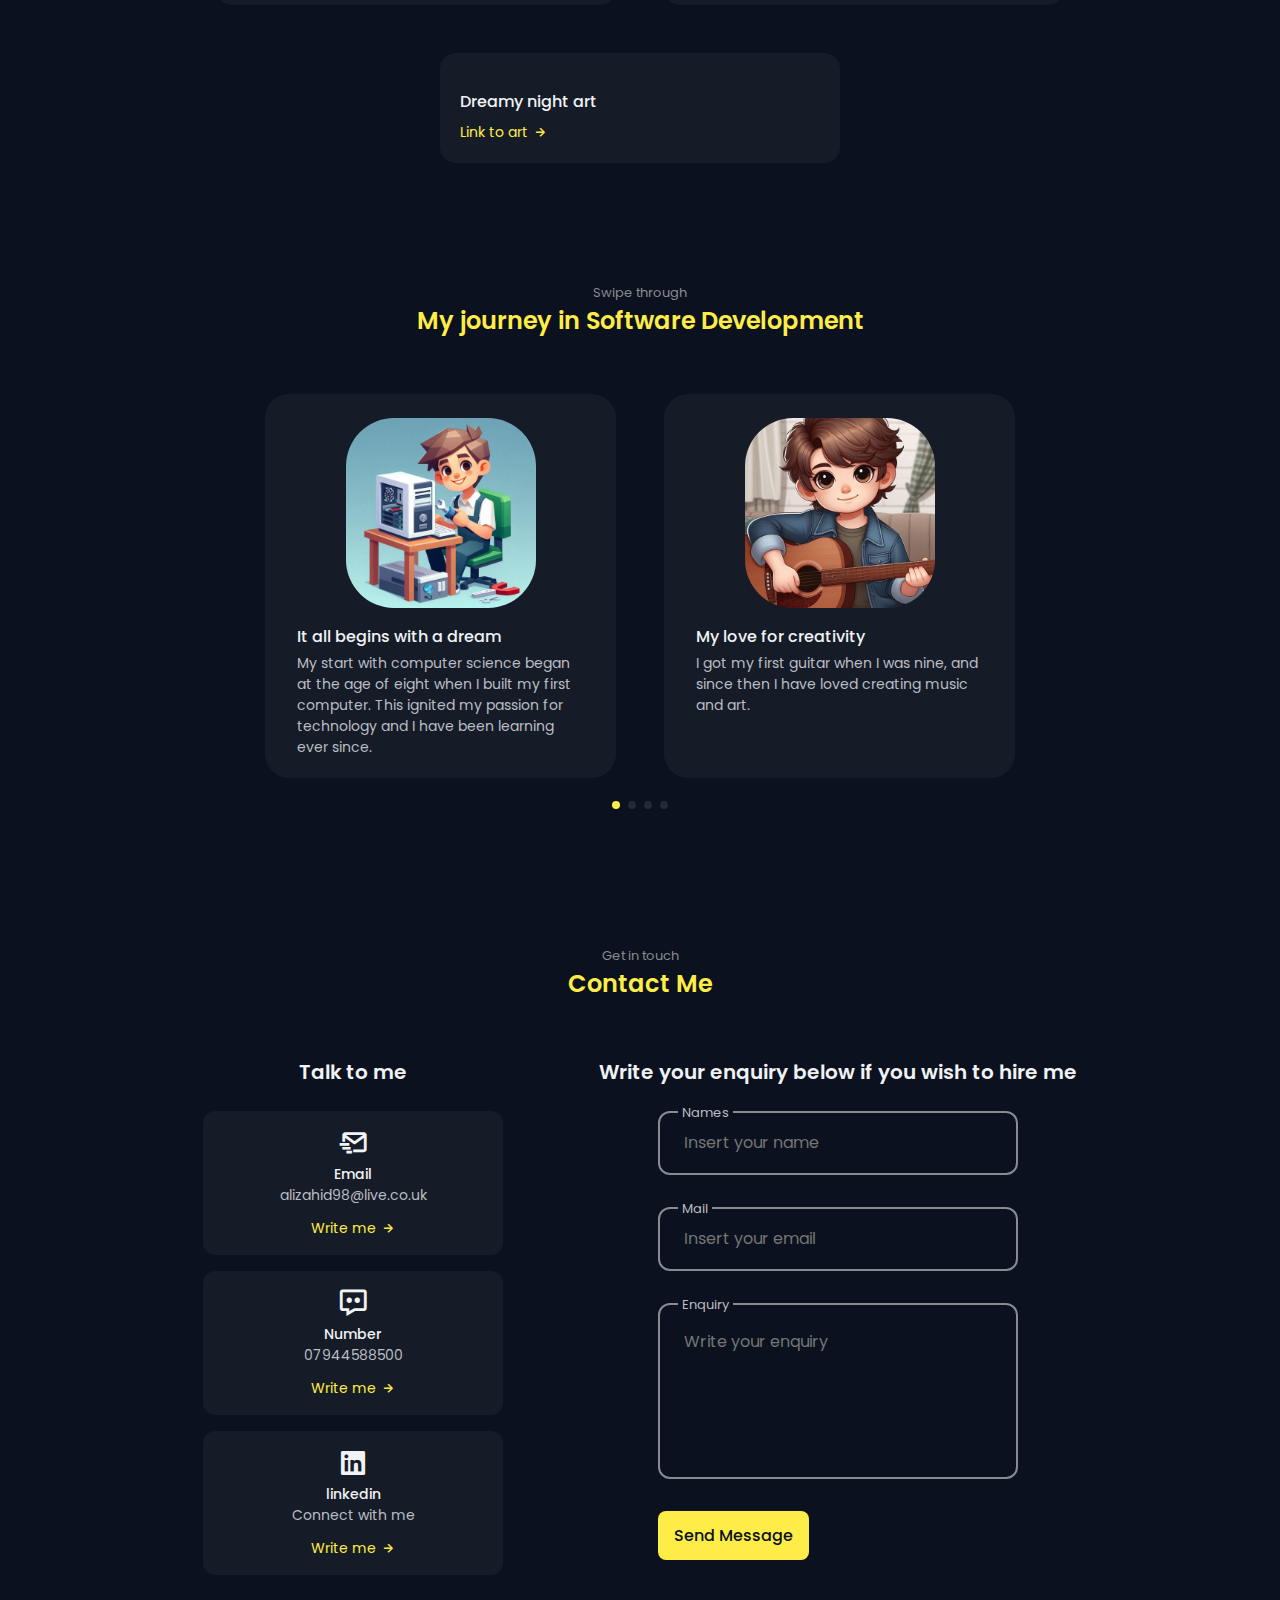
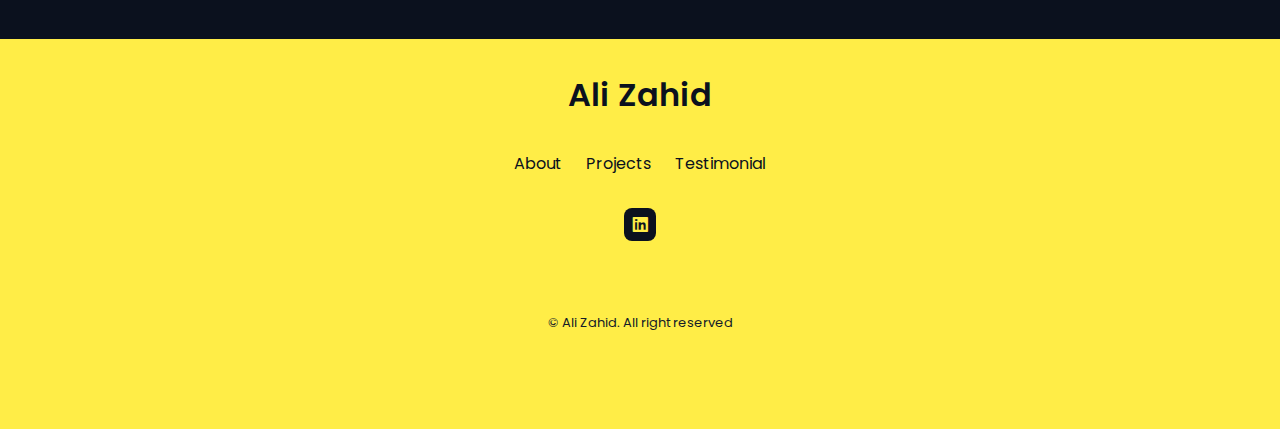
==== commit 1285cf5e: "Update about section in index.html" ====
--- a/index.html
+++ b/index.html
@@ -138,7 +138,7 @@
                     <p class="about__description">
                         I am a software developer with 1 year of experience in web development, python and machine
                         learning.
-                        I am a hardworking and passionate about all things computer science related.
+                        I am hardworking and passionate about all things computer science related.
                         I enjoy making products that users will love and enjoy using.
                     </p>
 
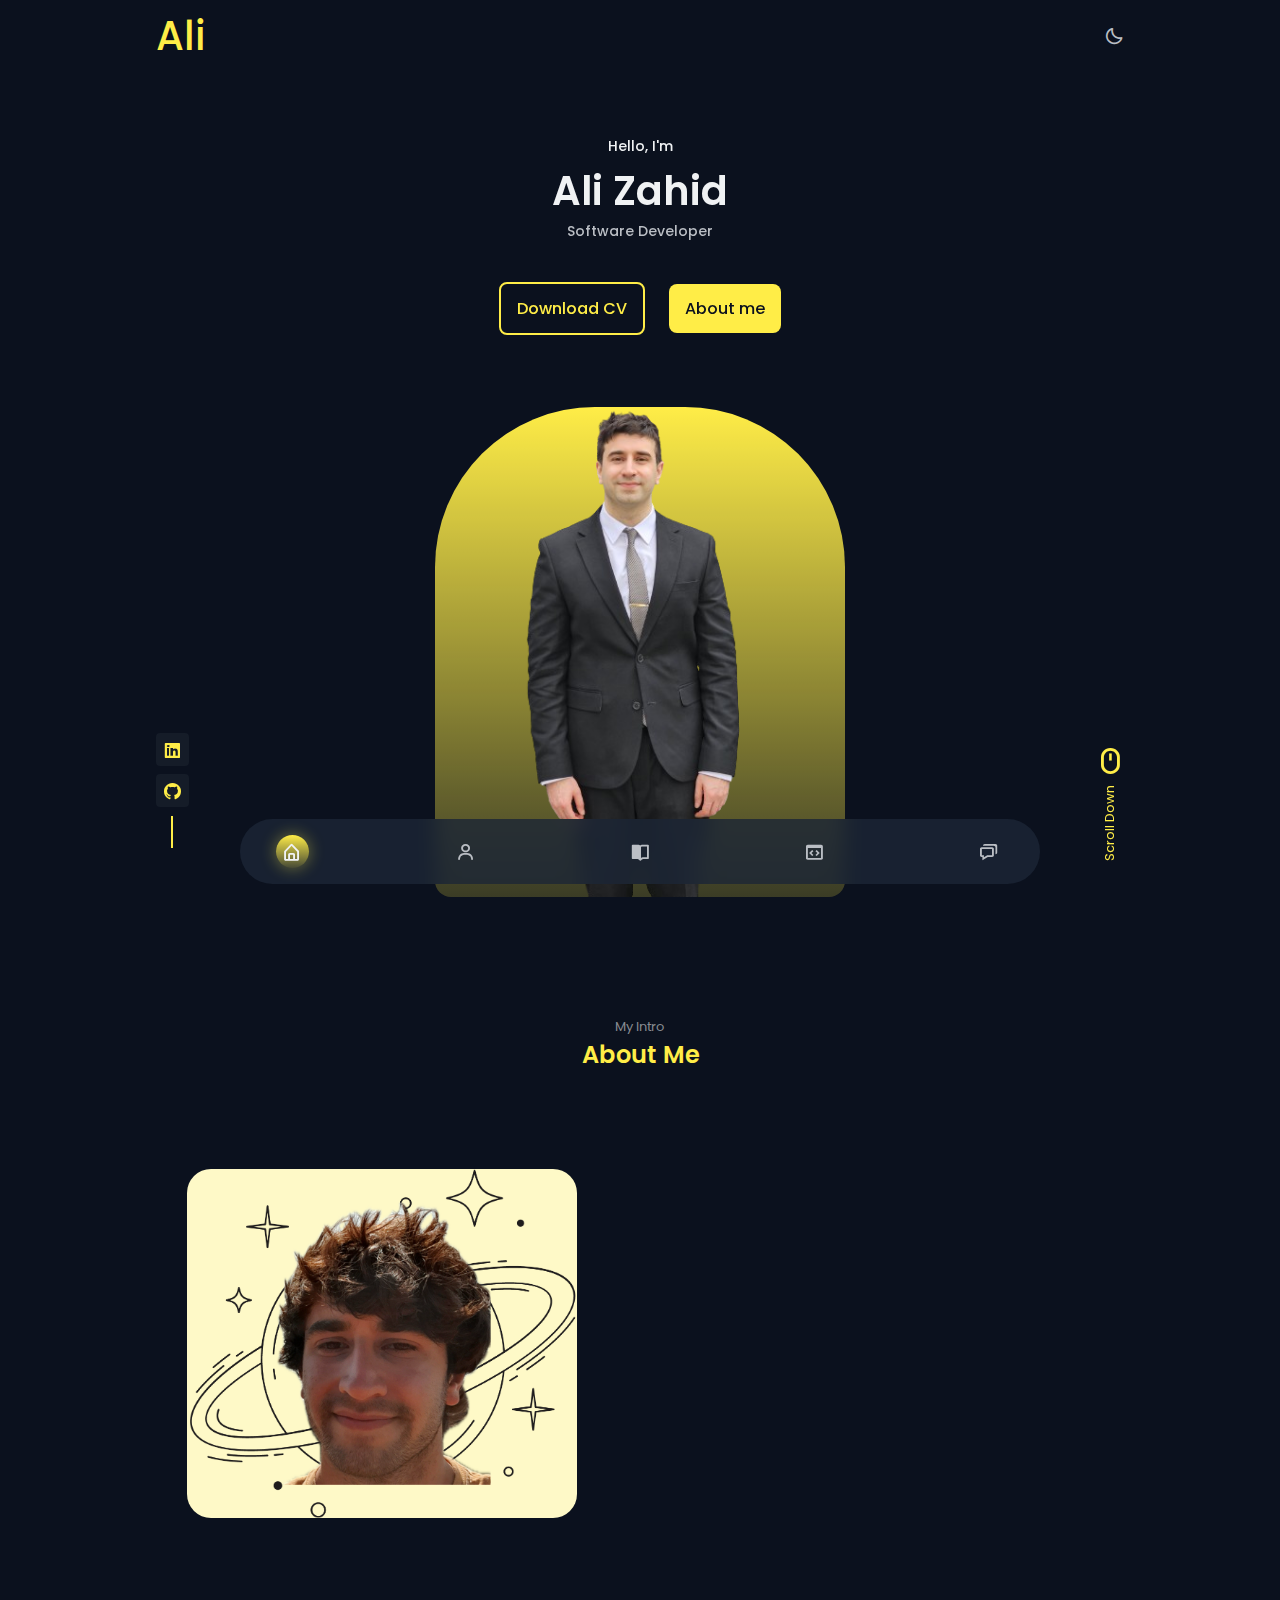
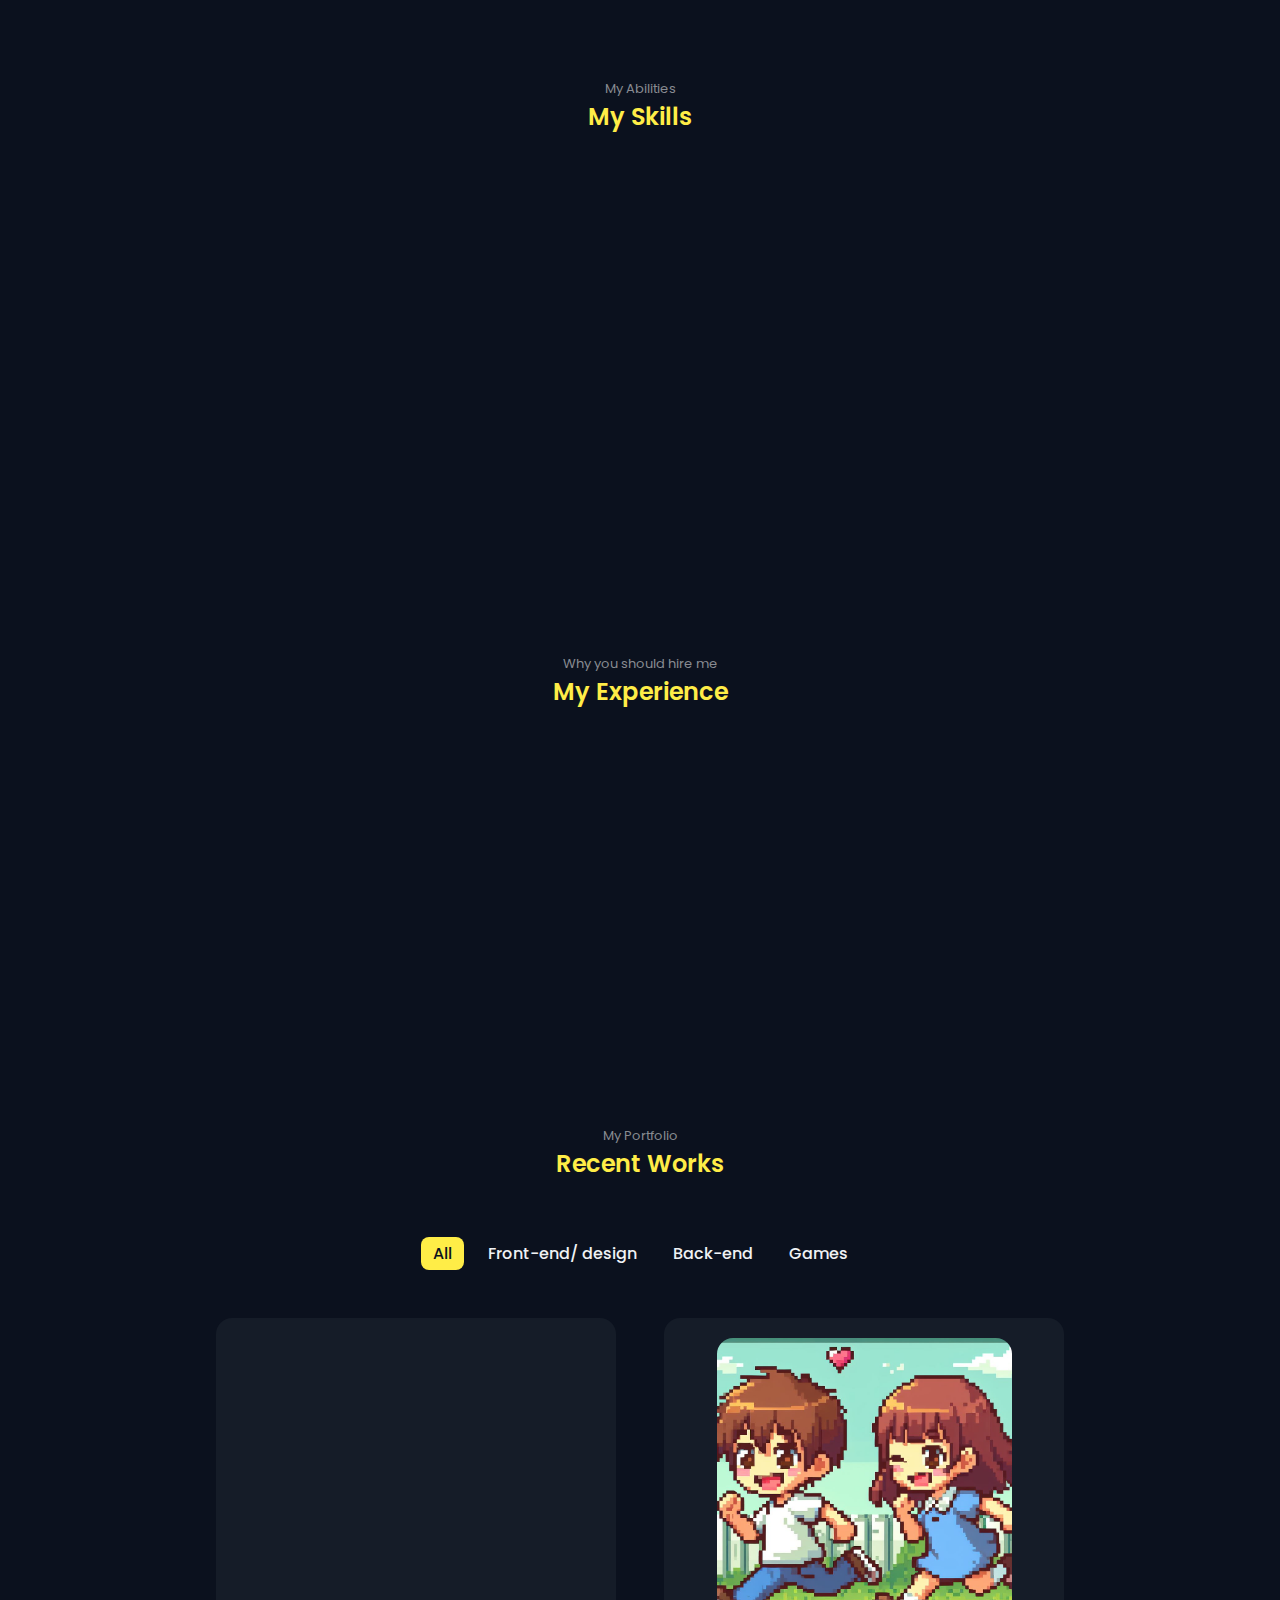
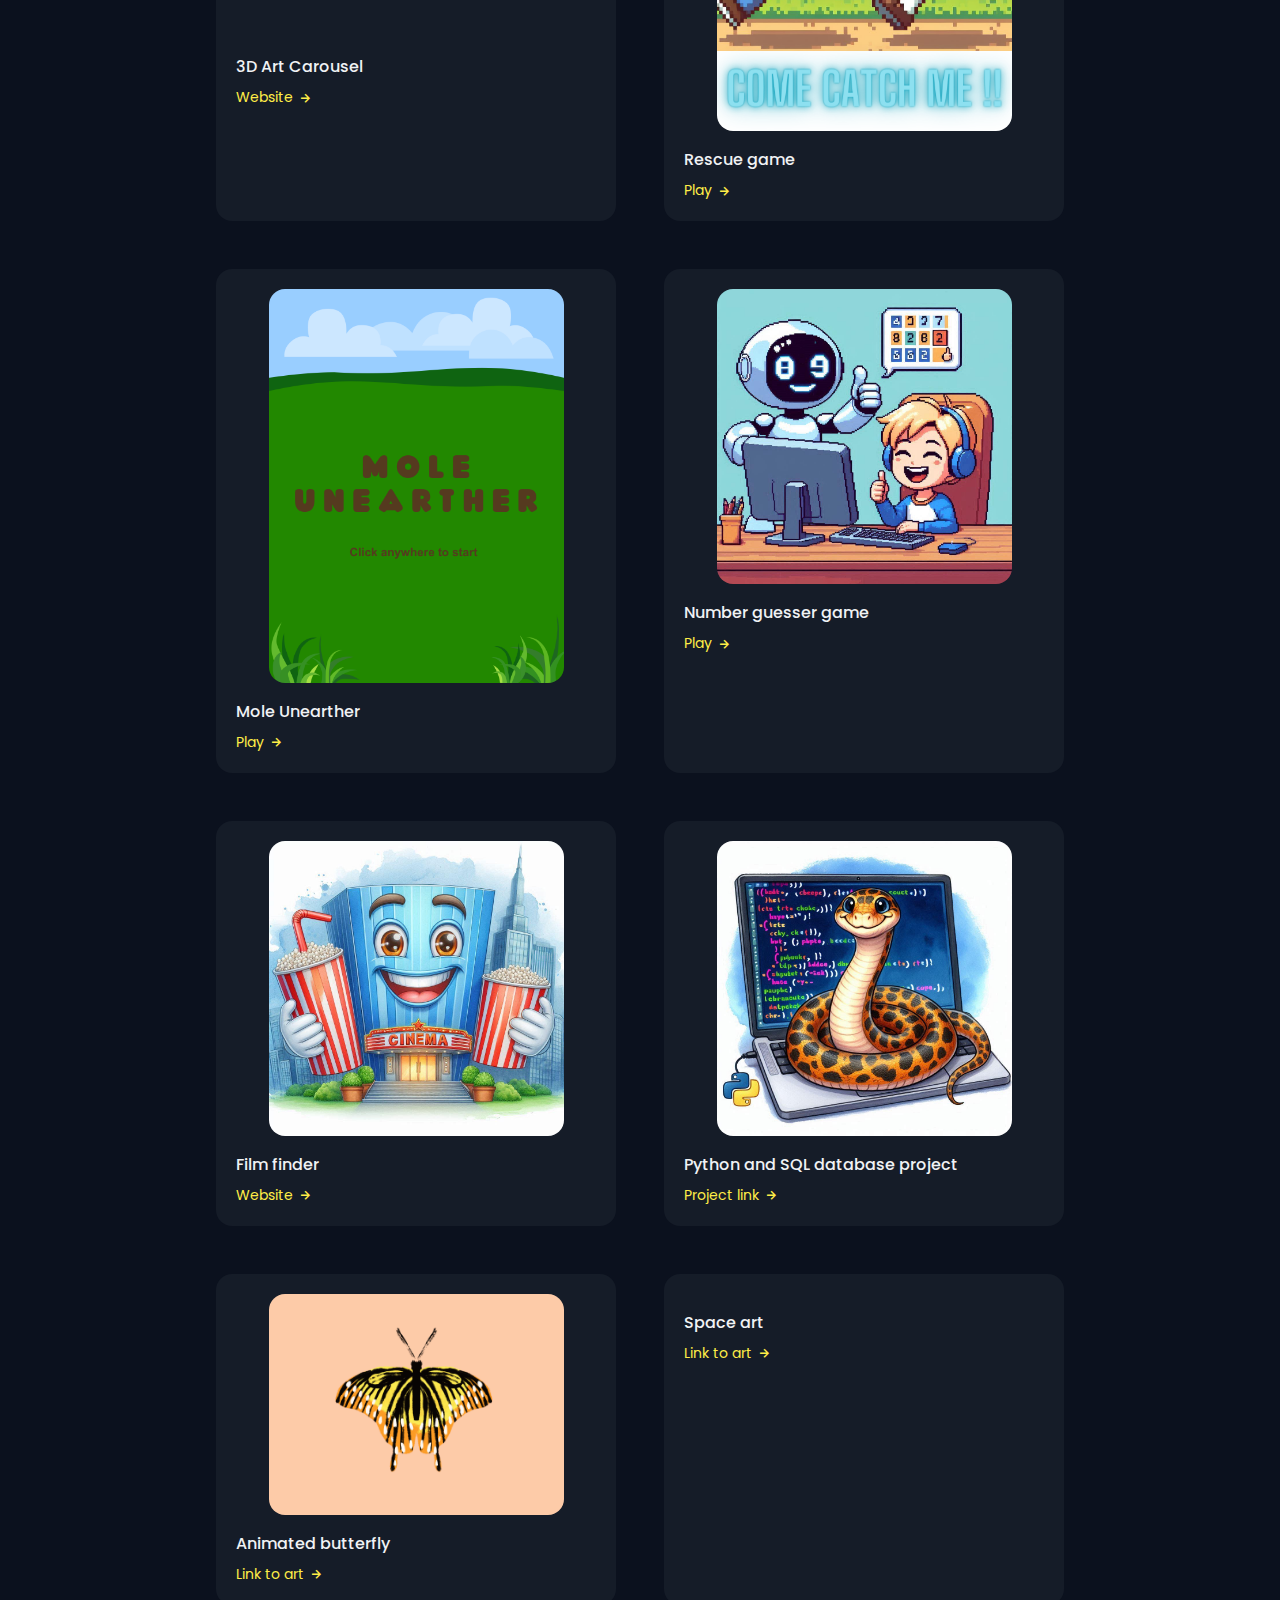
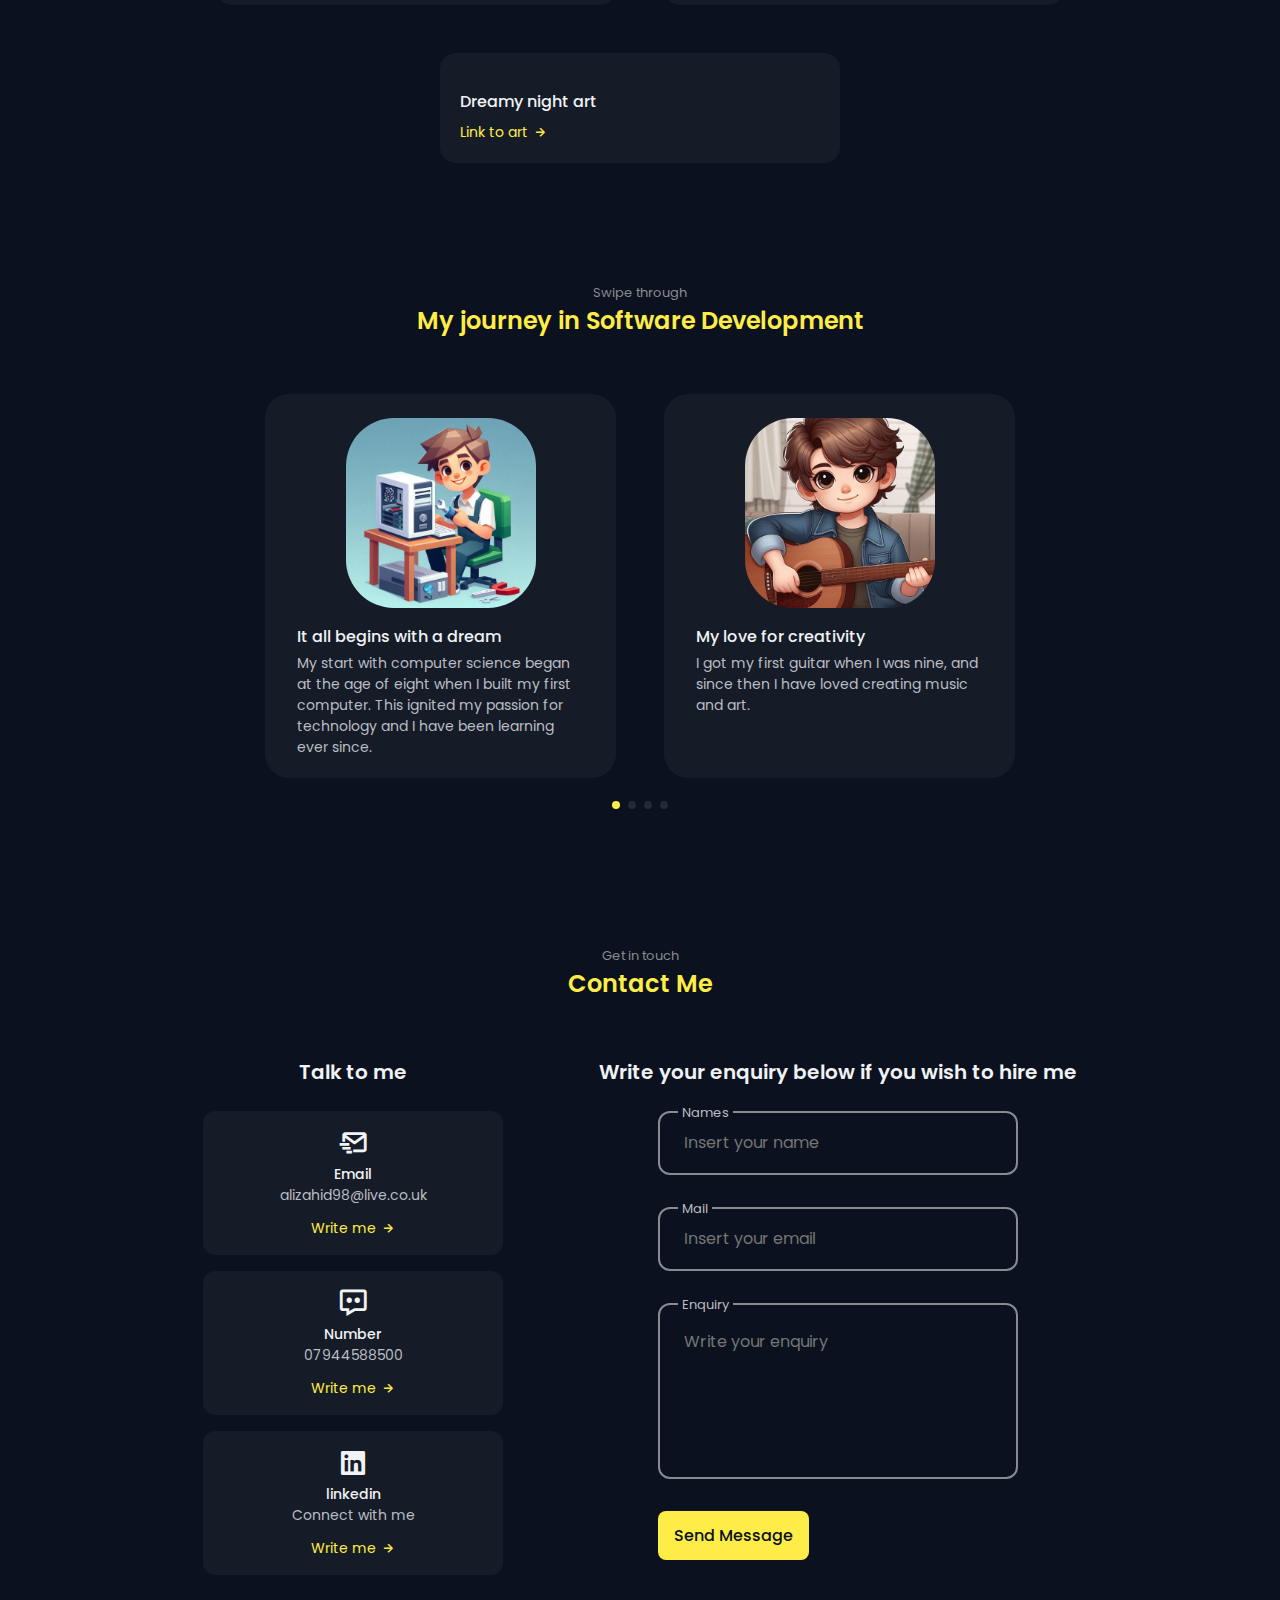
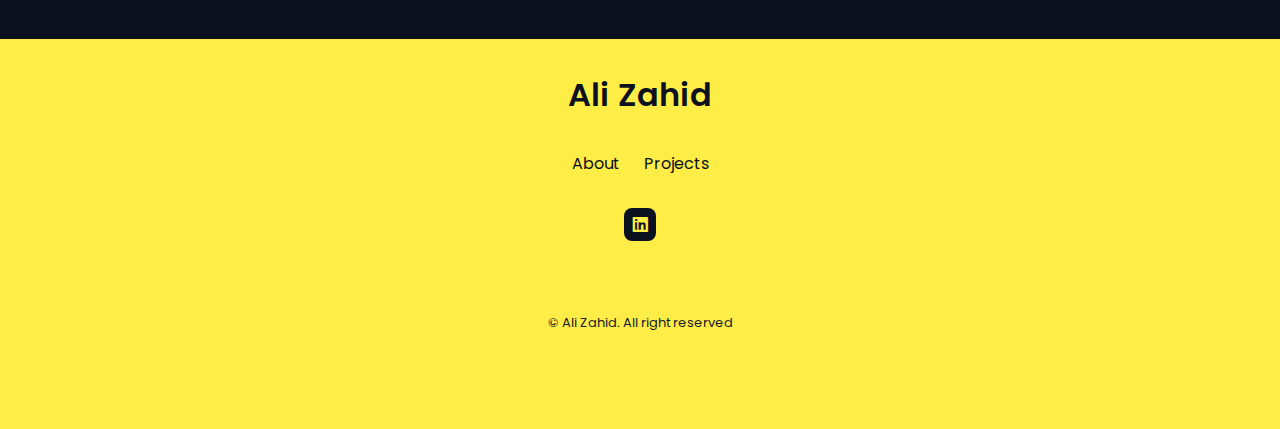
==== commit 82c0cbd5: "chore: Remove commented out code for testimonial link in footer" ====
--- a/index.html
+++ b/index.html
@@ -721,10 +721,11 @@
                 <li>
                     <a href="#work" class="footer__link">Projects</a>
                 </li>
-
+                <!--
                 <li>
                     <a href="#testimonial" class="footer__link">Testimonial</a>
                 </li>
+                -->
             </ul>
             <!--! Social media links below-->
             <ul class="footer__social">
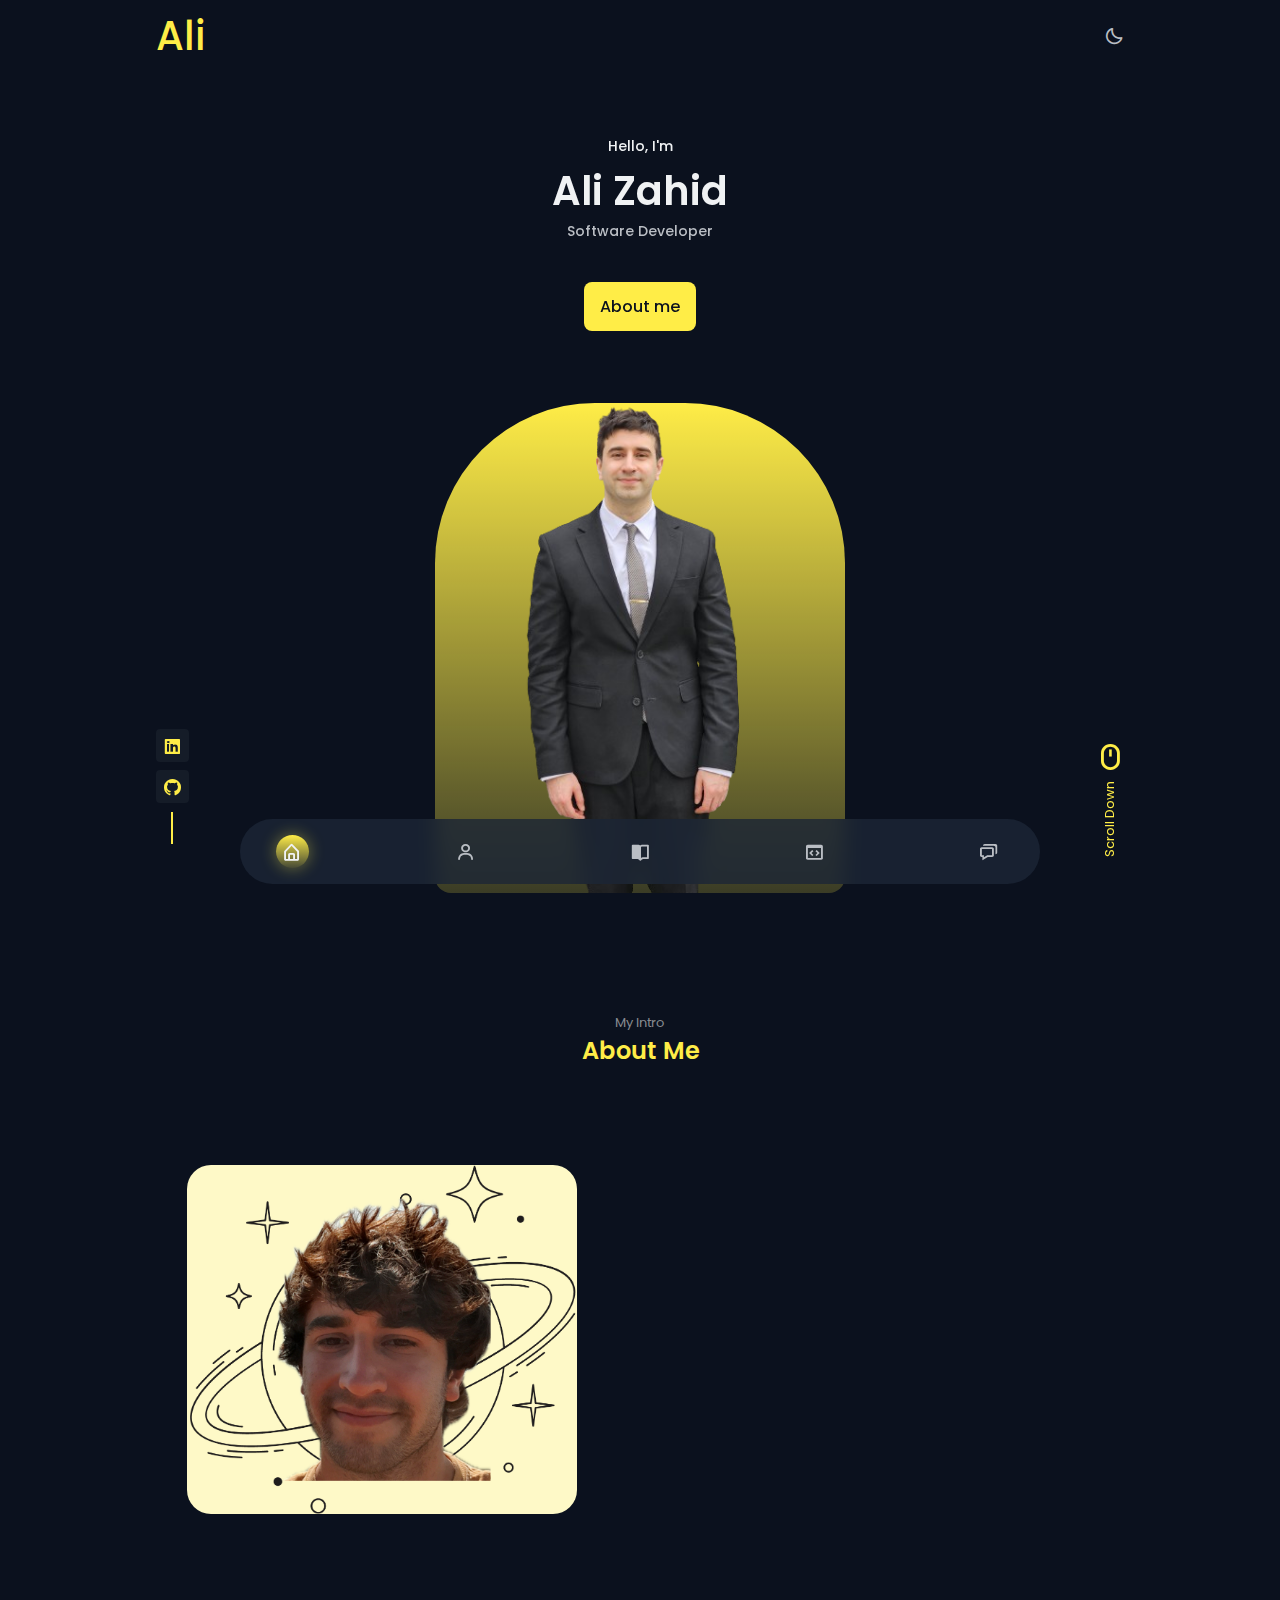
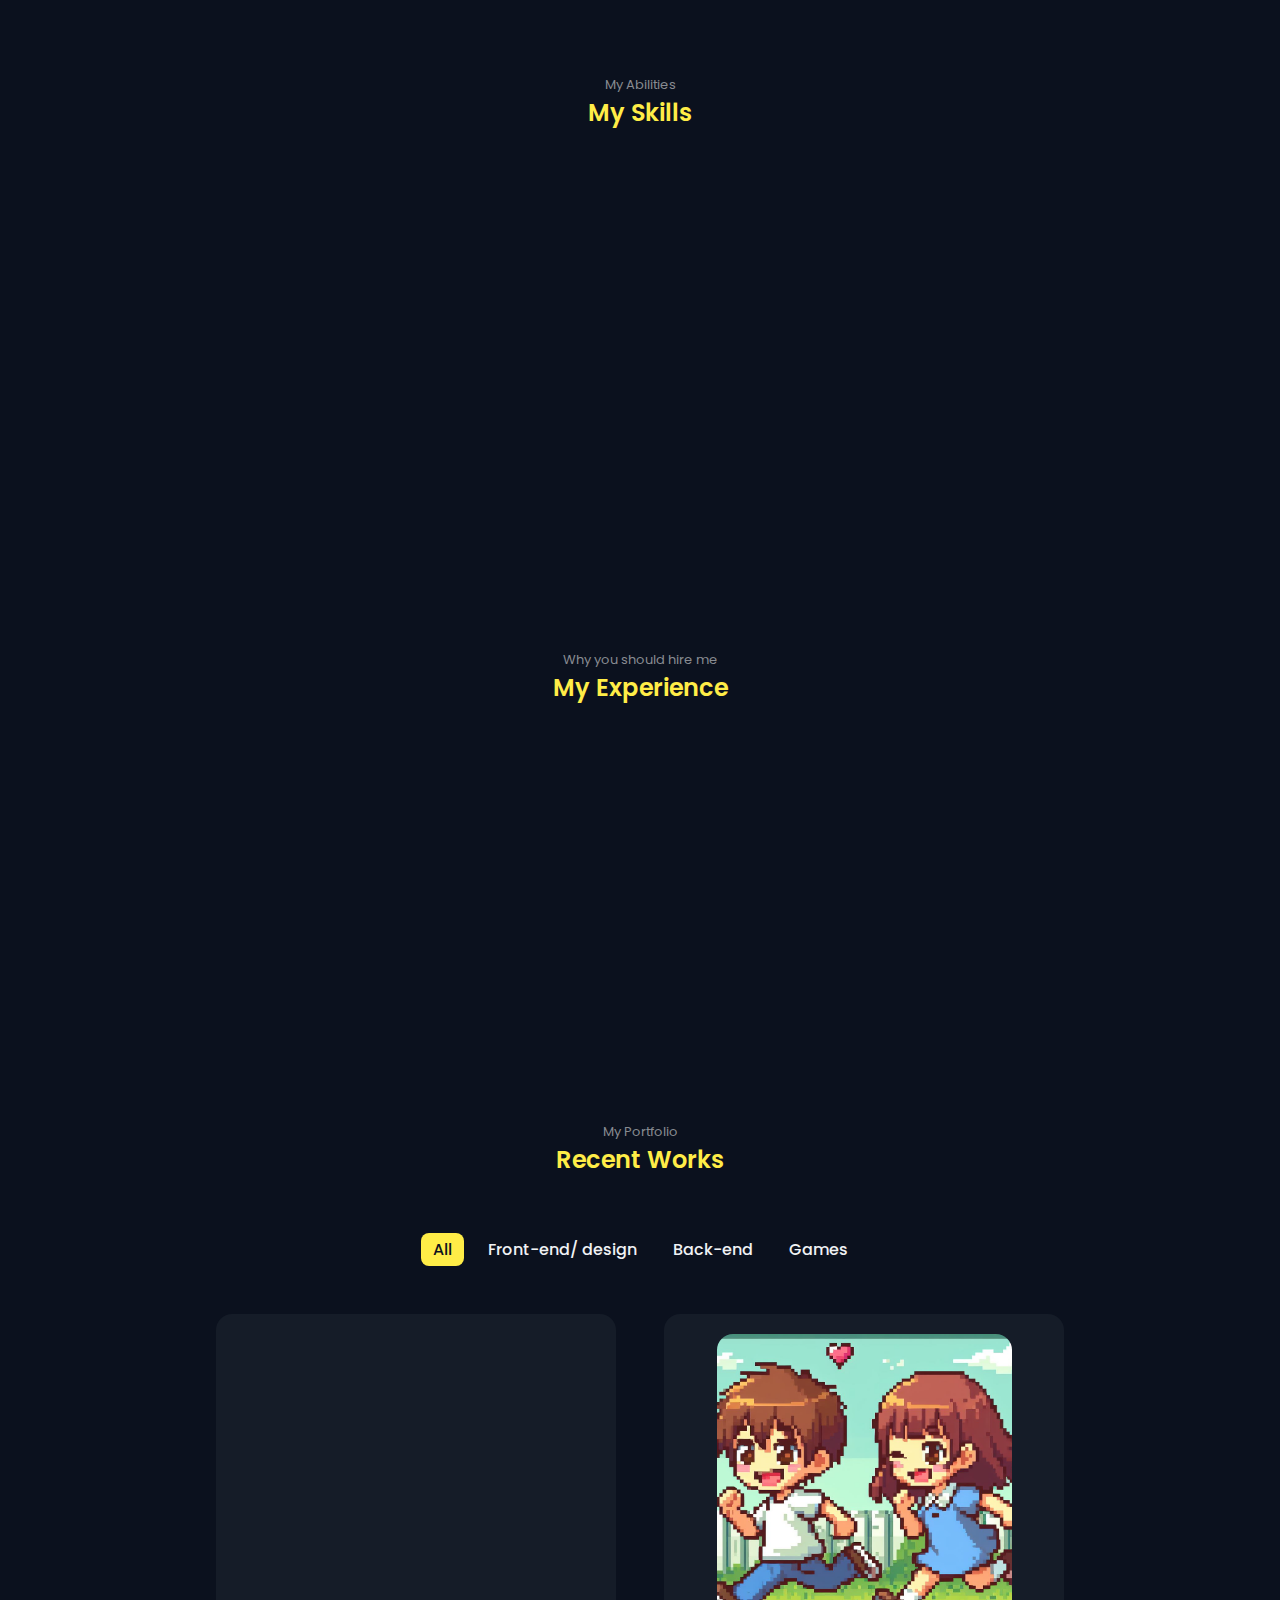
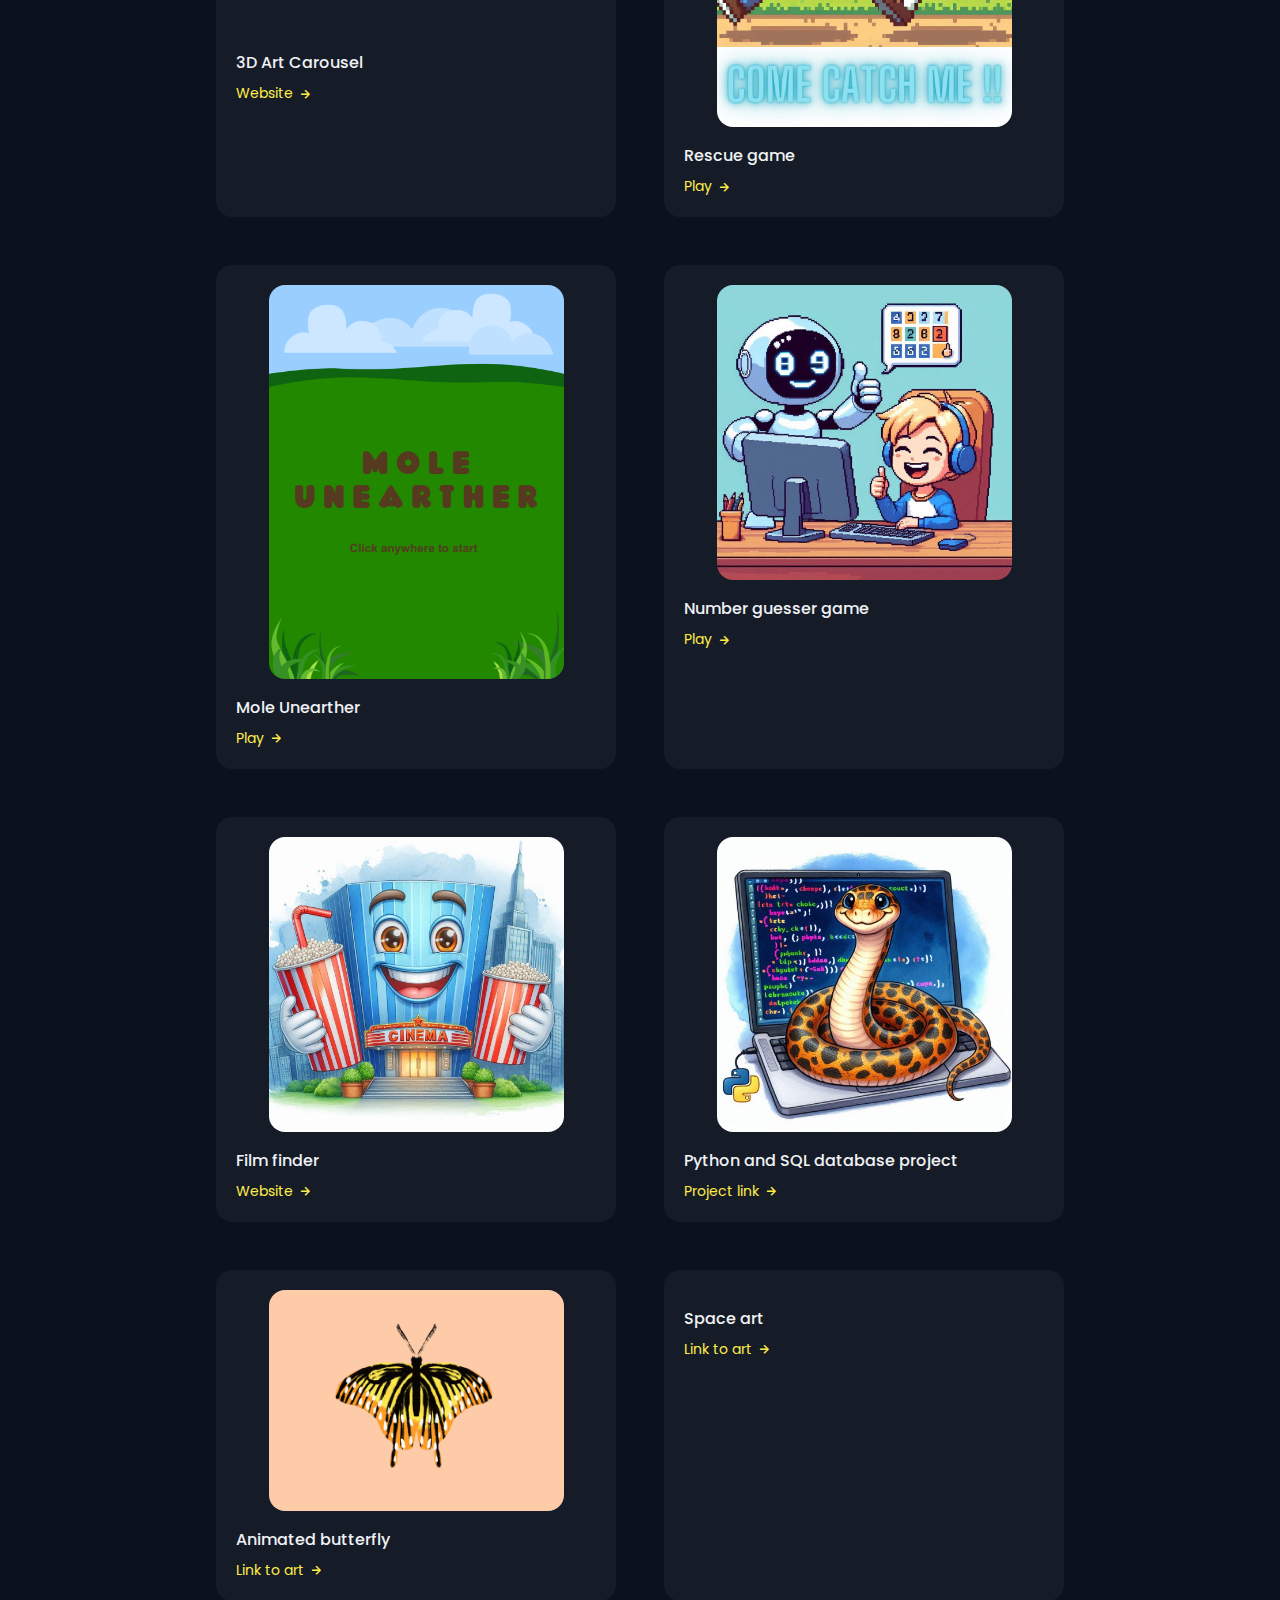
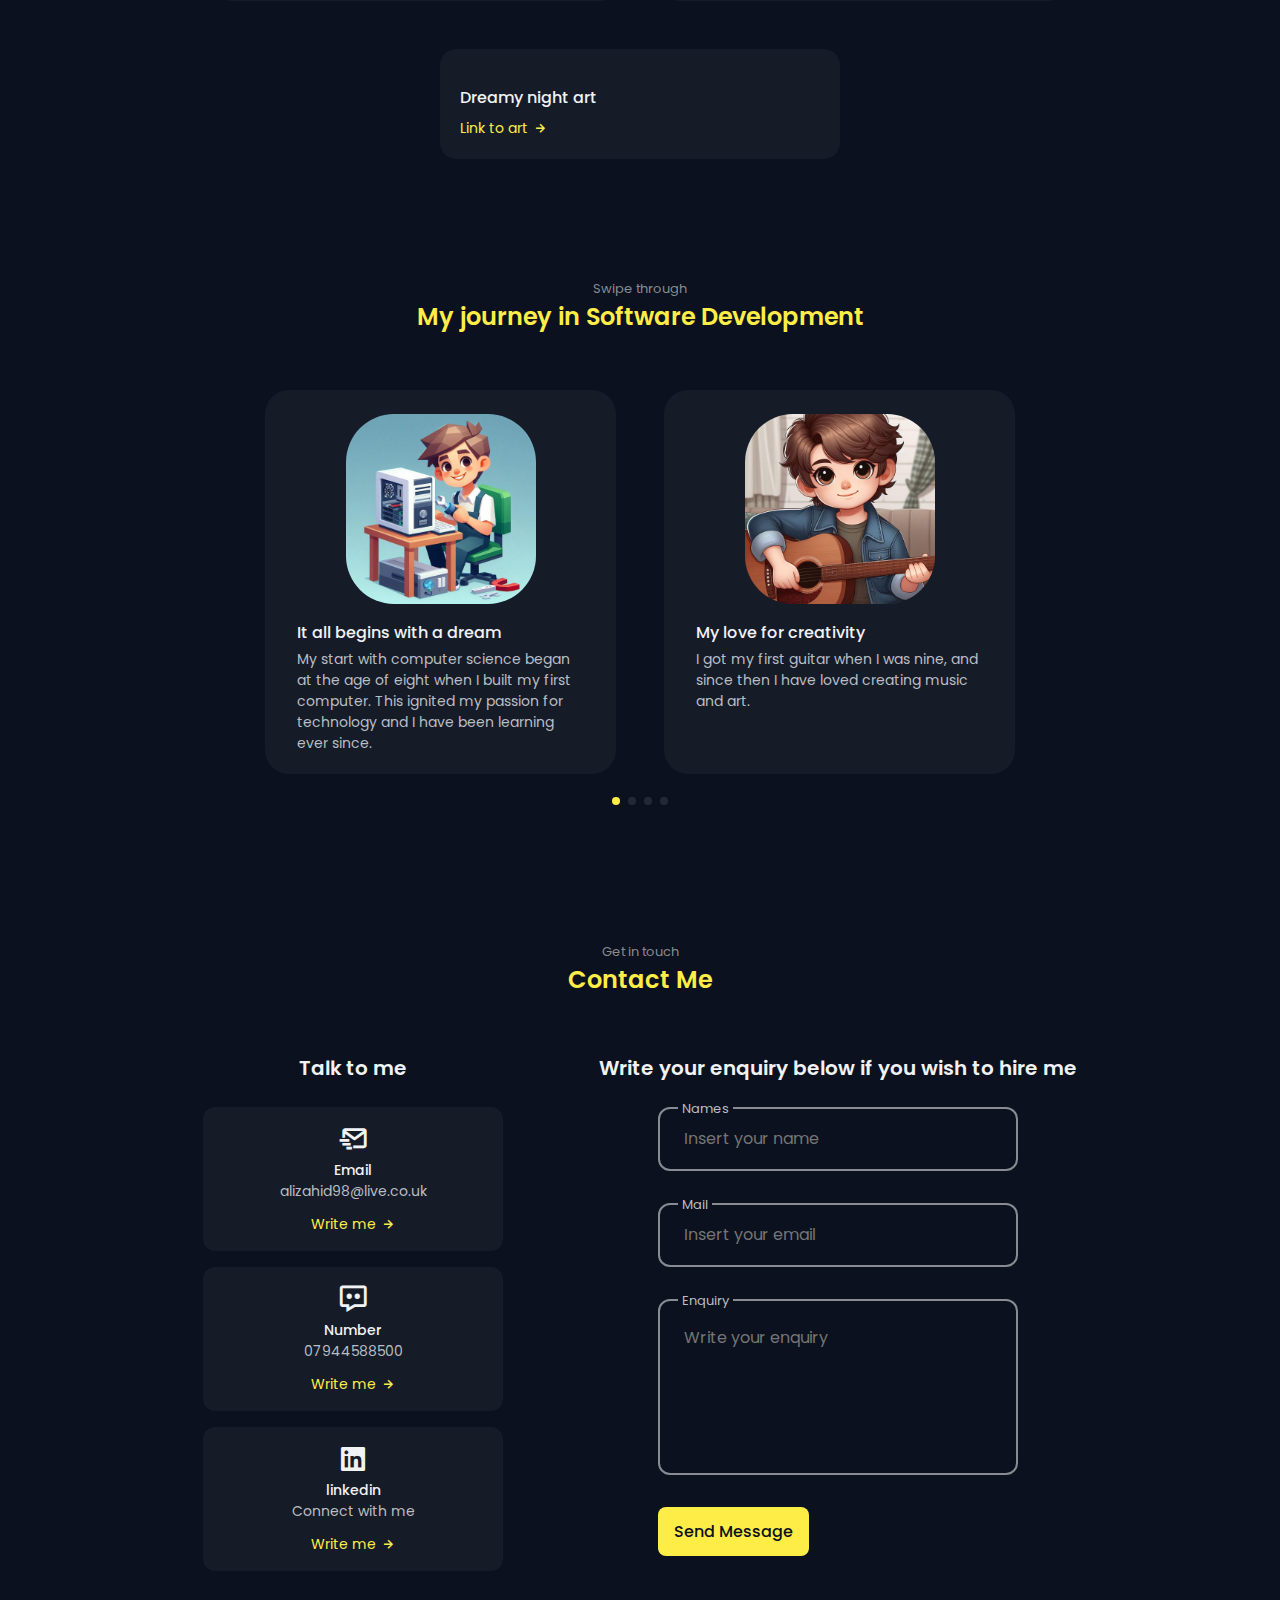
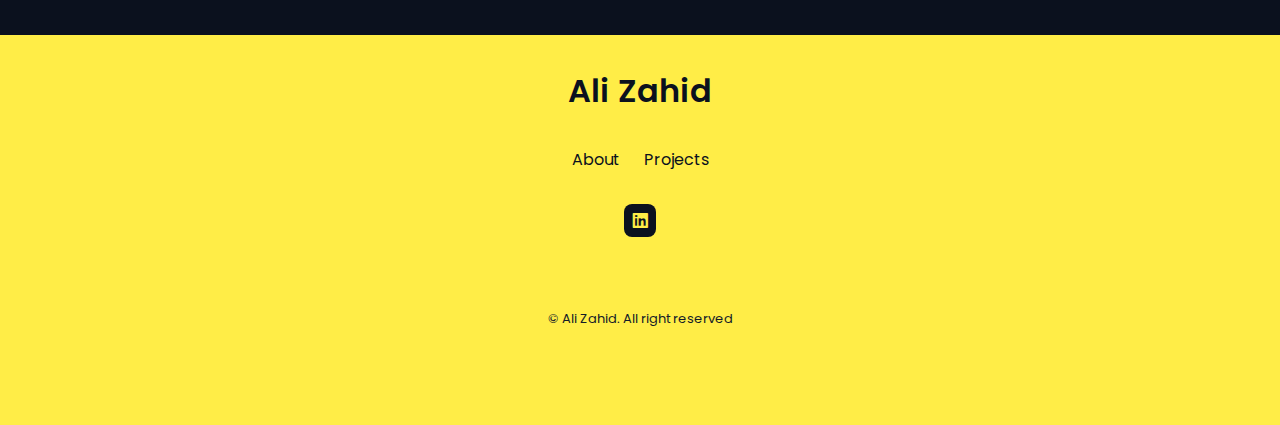
==== commit 51d60daf: "Update experience section in index.html" ====
--- a/index.html
+++ b/index.html
@@ -77,9 +77,9 @@
                     <h3 class="home__education">Software Developer</h3>
 
                     <div class="home__buttons">
-                        <a download="" href="assets/pdf/Ali_Zahid_CV.pdf" class="button button--ghost">
+                        <!--<a download="" href="assets/pdf/Ali_Zahid_CV.pdf" class="button button--ghost">
                             Download CV
-                        </a>
+                        </a> -->
                         <a href="#about" class="button">About me</a>
                     </div>
                 </div>
@@ -119,7 +119,7 @@
                         <div class="about__box">
                             <i class='bx bx-award about__icon'></i>
                             <h3 class="about__title">Experience</h3>
-                            <span class="about__subtitle">1 year of development experience</span>
+                            <span class="about__subtitle">10 years of development experience</span>
                         </div>
 
                         <div class="about__box">
@@ -136,7 +136,7 @@
                     </div>
 
                     <p class="about__description">
-                        I am a software developer with 1 year of experience in web development, python and machine
+                        I am a senior software developer with 10 years of experience in web development, python and machine
                         learning.
                         I am hardworking and passionate about all things computer science related.
                         I enjoy making products that users will love and enjoy using.
